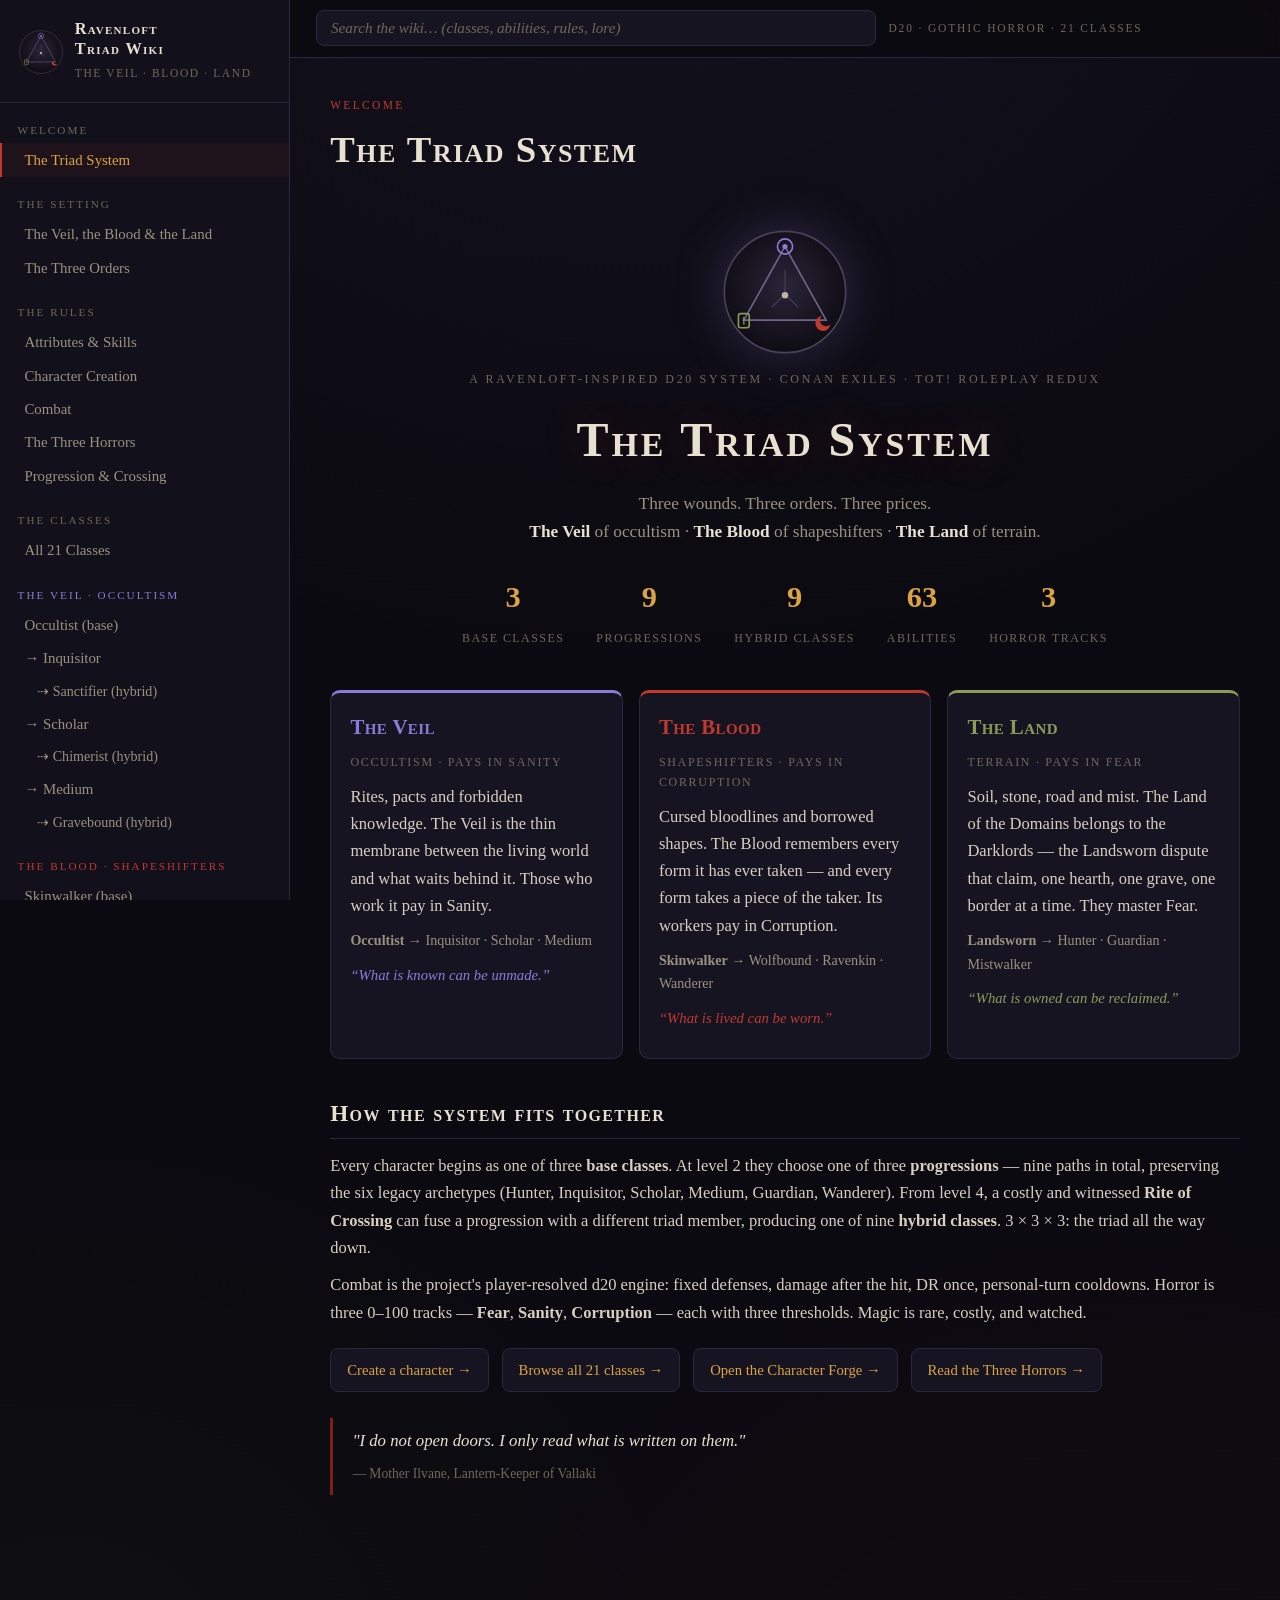
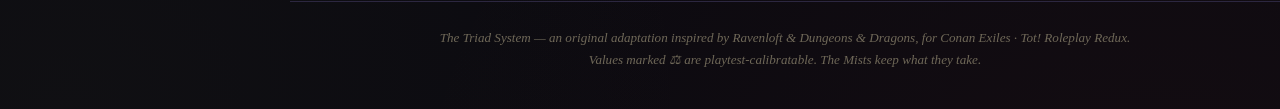
==== index.html @ 78257dcf "Prepare site for GitHub Pages Co-authored-by: Copilot <223556219+Copilot@users.noreply.github.com>" ====
<!DOCTYPE html>
<html lang="en">
<head>
<meta charset="UTF-8">
<meta name="viewport" content="width=device-width, initial-scale=1.0">
<title>Ravenloft Triad Wiki</title>
<meta name="description" content="The Triad System — a Ravenloft-inspired d20 RPG: 3 base classes, 9 progressions, 9 hybrids. Occultism, shapeshifters, terrain. Full rulebook wiki.">
<style>/* ============ RAVENLOFT TRIAD WIKI — gothic theme ============ */
:root {
  --bg: #0b0a10;
  --bg2: #12101a;
  --panel: #171422;
  --panel2: #1d1930;
  --line: #2c2740;
  --ink: #d8cfc0;
  --ink-dim: #9a917f;
  --ink-faint: #6f6858;
  --blood: #c0392f;
  --blood-deep: #7e1f1a;
  --veil: #8b7bd8;
  --land: #8a9a5b;
  --gold: #d9a441;
  --bone: #e8e0d0;
  --serif: Georgia, "Palatino Linotype", "Book Antiqua", "Times New Roman", serif;
}
* { box-sizing: border-box; margin: 0; padding: 0; }
html { scroll-behavior: smooth; }
body {
  background: var(--bg);
  background-image:
    radial-gradient(ellipse 80% 50% at 50% -10%, rgba(139,123,216,0.07), transparent),
    radial-gradient(ellipse 60% 40% at 90% 110%, rgba(192,57,47,0.05), transparent),
    radial-gradient(ellipse 50% 35% at 5% 100%, rgba(138,154,91,0.04), transparent);
  color: var(--ink);
  font-family: var(--serif);
  font-size: 16.5px;
  line-height: 1.65;
  min-height: 100vh;
}
a { color: var(--gold); text-decoration: none; }
a:hover { color: var(--bone); text-decoration: underline; text-underline-offset: 3px; }
code { font-family: "Courier New", monospace; background: var(--panel2); border: 1px solid var(--line); padding: 1px 6px; border-radius: 4px; font-size: 0.88em; color: var(--bone); }
h1, h2, h3 { font-weight: 600; color: var(--bone); letter-spacing: 0.02em; }
h2 { font-size: 1.45rem; margin: 2.2rem 0 0.8rem; padding-bottom: 0.35rem; border-bottom: 1px solid var(--line); font-variant: small-caps; letter-spacing: 0.06em; }
h3 { font-size: 1.08rem; margin: 1.2rem 0 0.5rem; }
p { margin: 0.65rem 0; }
ul, ol { margin: 0.65rem 0 0.65rem 1.5rem; }
li { margin: 0.3rem 0; }
.dim { color: var(--ink-dim); }
.small { font-size: 0.9rem; }
.note { font-size: 0.92rem; color: var(--ink-dim); border-left: 3px solid var(--line); padding-left: 0.9rem; margin: 1rem 0; }
.warn { color: #ff8f7a; font-weight: bold; }
.lede { font-size: 1.12rem; color: var(--bone); font-style: italic; border-left: 3px solid var(--blood-deep); padding-left: 1rem; margin: 1rem 0 1.6rem; }

/* ---------- layout ---------- */
#layout { display: flex; min-height: 100vh; }
#sidebar {
  width: 290px; flex: 0 0 290px; background: var(--bg2);
  border-right: 1px solid var(--line); padding: 1.2rem 0 3rem;
  position: sticky; top: 0; height: 100vh; overflow-y: auto;
}
#sidebar::-webkit-scrollbar { width: 8px; }
#sidebar::-webkit-scrollbar-thumb { background: var(--line); border-radius: 4px; }
.side-head { display: flex; align-items: center; gap: 0.7rem; padding: 0 1.1rem 1rem; border-bottom: 1px solid var(--line); margin-bottom: 0.8rem; }
.side-head .sigil { width: 46px; height: 46px; flex: 0 0 46px; }
.side-head b { display: block; color: var(--bone); font-variant: small-caps; letter-spacing: 0.08em; font-size: 1.02rem; line-height: 1.2; }
.side-head span { font-size: 0.72rem; color: var(--ink-faint); letter-spacing: 0.14em; text-transform: uppercase; }
.nav-group { margin: 0.9rem 0; }
.nav-section { font-size: 0.7rem; letter-spacing: 0.18em; text-transform: uppercase; color: var(--ink-faint); padding: 0.25rem 1.1rem; }
#sidebar-nav a { display: block; padding: 0.28rem 1.1rem 0.28rem 1.4rem; color: var(--ink-dim); font-size: 0.93rem; border-left: 2px solid transparent; }
#sidebar-nav a:hover { color: var(--bone); background: rgba(255,255,255,0.025); text-decoration: none; }
#sidebar-nav a.active { color: var(--gold); border-left-color: var(--blood); background: rgba(192,57,47,0.07); }
#sidebar-nav a.nav-hybrid { padding-left: 2.2rem; font-size: 0.88rem; }
#main { flex: 1; min-width: 0; }
#topbar {
  position: sticky; top: 0; z-index: 40; display: flex; align-items: center; gap: 0.8rem;
  padding: 0.65rem 1.6rem; background: rgba(11,10,16,0.92); backdrop-filter: blur(6px);
  border-bottom: 1px solid var(--line);
}
#nav-toggle { display: none; background: var(--panel); border: 1px solid var(--line); color: var(--ink); font-size: 1.05rem; padding: 0.3rem 0.7rem; border-radius: 6px; cursor: pointer; }
.search-wrap { position: relative; flex: 1; max-width: 560px; }
#search {
  width: 100%; background: var(--panel); border: 1px solid var(--line); color: var(--bone);
  font-family: var(--serif); font-size: 0.95rem; padding: 0.5rem 0.9rem; border-radius: 8px; outline: none;
}
#search:focus { border-color: var(--veil); }
#search::placeholder { color: var(--ink-faint); font-style: italic; }
#search-results {
  display: none; position: absolute; top: calc(100% + 6px); left: 0; right: 0; z-index: 60;
  background: var(--panel); border: 1px solid var(--line); border-radius: 10px; overflow: hidden;
  box-shadow: 0 14px 40px rgba(0,0,0,0.6); max-height: 60vh; overflow-y: auto;
}
#search-results.open { display: block; }
.search-hit { display: block; padding: 0.6rem 0.9rem; border-bottom: 1px solid var(--line); color: var(--ink); }
.search-hit:hover { background: var(--panel2); text-decoration: none; }
.search-hit strong { color: var(--bone); margin-right: 0.6rem; }
.search-hit .dim { font-size: 0.78rem; }
.search-hit .snip { display: block; font-size: 0.8rem; color: var(--ink-faint); margin-top: 2px; }
.topbar-tag { font-size: 0.72rem; letter-spacing: 0.16em; text-transform: uppercase; color: var(--ink-faint); white-space: nowrap; }
#page { max-width: 980px; margin: 0 auto; padding: 2rem 2.2rem 5rem; }
.page-head { margin-bottom: 1.4rem; }
.page-section { font-size: 0.72rem; letter-spacing: 0.2em; text-transform: uppercase; color: var(--blood); }
.page-title { font-size: 2.3rem; margin-top: 0.2rem; font-variant: small-caps; letter-spacing: 0.04em; }
footer { border-top: 1px solid var(--line); padding: 1.6rem 2.2rem 2.4rem; color: var(--ink-faint); font-size: 0.82rem; text-align: center; font-style: italic; }

/* ---------- home ---------- */
.hero { text-align: center; padding: 1.5rem 0 0.5rem; }
.hero .sigil { width: 130px; height: 130px; margin: 0 auto 0.8rem; display: block; filter: drop-shadow(0 0 24px rgba(139,123,216,0.25)); }
.kicker { font-size: 0.75rem; letter-spacing: 0.22em; text-transform: uppercase; color: var(--ink-faint); }
.hero h1 { font-size: 3rem; font-variant: small-caps; letter-spacing: 0.06em; margin: 0.3rem 0; text-shadow: 0 0 40px rgba(192,57,47,0.3); }
.hero-sub { color: var(--ink-dim); font-size: 1.08rem; }
.hero-sub strong { color: var(--bone); }
.hero-stats { display: flex; justify-content: center; gap: 2rem; flex-wrap: wrap; margin: 1.6rem 0 0.6rem; }
.hero-stats div { text-align: center; }
.hero-stats b { display: block; font-size: 1.9rem; color: var(--gold); }
.hero-stats span { font-size: 0.75rem; letter-spacing: 0.12em; text-transform: uppercase; color: var(--ink-faint); }
.quick-links { display: flex; flex-wrap: wrap; gap: 0.8rem; margin: 1.4rem 0; }
.quick-links a { background: var(--panel); border: 1px solid var(--line); padding: 0.55rem 1rem; border-radius: 8px; font-size: 0.92rem; }
.quick-links a:hover { border-color: var(--blood); text-decoration: none; }

/* ---------- triad cards ---------- */
.triad-cards { display: grid; grid-template-columns: repeat(auto-fit, minmax(240px, 1fr)); gap: 1rem; margin: 1.4rem 0; }
.triad-card { background: var(--panel); border: 1px solid var(--line); border-top: 3px solid var(--tc, var(--line)); border-radius: 10px; padding: 1.1rem 1.2rem; color: var(--ink); }
.triad-card.link:hover { text-decoration: none; border-color: var(--tc); transform: translateY(-2px); transition: 0.15s; }
.triad-card h3 { color: var(--tc); font-size: 1.3rem; font-variant: small-caps; margin-top: 0; }
.triad-card .axis { font-size: 0.75rem; letter-spacing: 0.14em; text-transform: uppercase; color: var(--ink-faint); margin: 0.1rem 0 0.6rem; }
.triad-line { font-size: 0.88rem; color: var(--ink-dim); }
.triad-motto { font-style: italic; color: var(--tc); font-size: 0.92rem; }

/* ---------- tables ---------- */
.rules-table { width: 100%; border-collapse: collapse; margin: 0.9rem 0; font-size: 0.93rem; }
.rules-table th { text-align: left; font-variant: small-caps; letter-spacing: 0.05em; color: var(--gold); border-bottom: 2px solid var(--line); padding: 0.5rem 0.7rem; font-size: 0.88rem; }
.rules-table td { border-bottom: 1px solid var(--line); padding: 0.5rem 0.7rem; vertical-align: top; }
.rules-table tr:hover td { background: rgba(255,255,255,0.02); }
.stat-table .totals td { font-size: 1.35rem; color: var(--bone); font-weight: bold; text-align: center; }
.stat-table th { text-align: center; }
.family { margin: 1.8rem 0; border-left: 3px solid var(--tc); padding-left: 1.1rem; }
.family h2 { border: none; margin-top: 0; }
.family h2 a { color: var(--tc); }
.ability-index td { font-size: 0.86rem; }
.glossary td:first-child { white-space: nowrap; }

/* ---------- chips ---------- */
.chip { display: inline-block; background: var(--panel2); border: 1px solid var(--line); border-radius: 20px; padding: 0.12rem 0.7rem; font-size: 0.8rem; margin: 0.15rem 0.2rem 0.15rem 0; color: var(--ink); }
.chip.delta { color: var(--gold); border-color: rgba(217,164,65,0.4); }
.chip.cost { color: var(--bone); }
.chip.cd { color: var(--veil); }
.chip.range { color: var(--ink-dim); }
.chip.attr { color: var(--land); }
.triad-badge { background: transparent; border-color: var(--tc); color: var(--tc); font-variant: small-caps; letter-spacing: 0.06em; }
.kind-badge { color: var(--ink-dim); }

/* ---------- class pages ---------- */
.class-hero { border-left: 4px solid var(--tc); padding: 0.4rem 0 0.4rem 1.2rem; margin-bottom: 1.2rem; }
.class-hero h1 { font-size: 2.6rem; font-variant: small-caps; color: var(--bone); margin: 0.3rem 0 0.1rem; }
.class-badges { margin-bottom: 0.2rem; }
.epithet { font-style: italic; color: var(--tc); font-size: 1.1rem; }
.role-line { color: var(--ink-dim); font-size: 0.92rem; }
.crossing-box { background: linear-gradient(90deg, rgba(192,57,47,0.08), transparent); border: 1px solid var(--tc); border-radius: 10px; padding: 0.9rem 1.1rem; margin: 1rem 0; font-size: 0.95rem; }
.trait-card { background: var(--panel); border: 1px solid var(--line); border-left: 4px solid var(--tc); border-radius: 8px; padding: 0.9rem 1.1rem; }
.ability { background: var(--panel); border: 1px solid var(--line); border-radius: 10px; padding: 1rem 1.2rem; margin: 0.9rem 0; }
.ability.special { border-color: rgba(139,123,216,0.45); background: linear-gradient(135deg, rgba(139,123,216,0.06), var(--panel)); }
.ability-head { display: flex; align-items: baseline; gap: 0.7rem; flex-wrap: wrap; }
.ability-head h3 { margin: 0; font-size: 1.15rem; }
.rank { font-size: 0.68rem; letter-spacing: 0.16em; text-transform: uppercase; color: var(--gold); border: 1px solid rgba(217,164,65,0.4); padding: 0.1rem 0.5rem; border-radius: 4px; }
.atype { margin-left: auto; font-size: 0.75rem; letter-spacing: 0.12em; text-transform: uppercase; color: var(--ink-faint); }
.ability-meta { margin: 0.5rem 0; }
.horror-line { color: #e0705f; font-size: 0.9rem; }
.flavor { font-style: italic; color: var(--ink-faint); font-size: 0.9rem; }
.lore p { margin: 0.9rem 0; }
.dropcap::first-letter { font-size: 3.1rem; float: left; line-height: 0.85; padding: 0.08em 0.12em 0 0; color: var(--blood); font-weight: bold; }
.lore-quote { border-left: 3px solid var(--blood-deep); margin: 1.6rem 0; padding: 0.6rem 0 0.6rem 1.2rem; font-style: italic; color: var(--bone); font-size: 1.05rem; }
.lore-quote cite { display: block; margin-top: 0.5rem; font-size: 0.85rem; color: var(--ink-faint); font-style: normal; }
.mini-cards { display: grid; grid-template-columns: repeat(auto-fit, minmax(210px, 1fr)); gap: 0.9rem; margin: 1rem 0; }
.mini-card { background: var(--panel); border: 1px solid var(--line); border-top: 3px solid var(--tc); border-radius: 8px; padding: 0.8rem 1rem; color: var(--ink); }
.mini-card:hover { text-decoration: none; border-color: var(--tc); }
.mini-card h3 { margin: 0 0 0.2rem; color: var(--tc); }
.mini-card p { font-size: 0.85rem; margin: 0.2rem 0; }

/* ---------- rules blocks ---------- */
.attr-block { border-left: 3px solid var(--ac); background: var(--panel); border-radius: 8px; padding: 0.8rem 1.1rem; margin: 0.8rem 0; }
.attr-block h3 { color: var(--ac); margin: 0 0 0.2rem; }
.skill-chips { margin-top: 0.4rem; }
.track-block { border: 1px solid var(--line); border-top: 3px solid var(--tc); border-radius: 10px; padding: 1rem 1.3rem; margin: 1.4rem 0; background: var(--panel); }
.track-block h2 { border: none; margin: 0 0 0.3rem; color: var(--tc); }
.track-axis { font-size: 0.8rem; color: var(--ink-faint); font-variant: normal; letter-spacing: 0.1em; text-transform: uppercase; margin-left: 0.6rem; }
.track-triad { font-style: italic; color: var(--ink-dim); }
.steps li { margin: 0.5rem 0; }
.steps li::marker { color: var(--blood); font-weight: bold; }

/* ---------- forge ---------- */
.forge-grid { display: grid; grid-template-columns: 1fr 1fr; gap: 2rem; align-items: start; }
.forge-col h2 { margin-top: 1.4rem; }
.field { margin: 0.7rem 0; }
.field label { display: block; font-size: 0.82rem; letter-spacing: 0.08em; text-transform: uppercase; color: var(--ink-dim); margin-bottom: 0.25rem; }
select, input[type="text"], input[type="number"] {
  width: 100%; background: var(--panel); border: 1px solid var(--line); color: var(--bone);
  font-family: var(--serif); font-size: 0.95rem; padding: 0.45rem 0.7rem; border-radius: 7px; outline: none;
}
select:focus, input:focus { border-color: var(--veil); }
select:disabled { opacity: 0.45; }
input[type="range"] { width: 100%; accent-color: var(--blood); }
.budget { font-size: 0.85rem; color: var(--land); font-variant: normal; letter-spacing: 0; margin-left: 0.5rem; }
.budget.over { color: #ff8f7a; }
.stepper-row { display: flex; align-items: center; gap: 0.5rem; padding: 0.22rem 0; border-bottom: 1px dashed rgba(44,39,64,0.6); font-size: 0.92rem; }
.stepper-row label { flex: 1; min-width: 0; }
.step { width: 26px; height: 26px; background: var(--panel2); border: 1px solid var(--line); color: var(--bone); border-radius: 6px; cursor: pointer; font-size: 1rem; line-height: 1; }
.step:hover { border-color: var(--gold); }
.step-val { width: 30px; text-align: center; color: var(--bone); font-weight: bold; }
.step-cost { width: 48px; text-align: right; color: var(--ink-faint); font-size: 0.8rem; }
.step-eff { width: 42px; text-align: right; color: var(--land); font-size: 0.85rem; }
.bg-tag { color: var(--gold); font-size: 0.72rem; }
.skill-steppers { max-height: 430px; overflow-y: auto; padding-right: 6px; }
.skill-steppers::-webkit-scrollbar { width: 8px; }
.skill-steppers::-webkit-scrollbar-thumb { background: var(--line); border-radius: 4px; }
.sheet-stats { display: grid; grid-template-columns: repeat(4, 1fr); gap: 0.7rem; margin: 0.9rem 0; }
.sheet-stat { background: var(--panel); border: 1px solid var(--line); border-top: 3px solid var(--sc); border-radius: 8px; text-align: center; padding: 0.6rem 0.3rem; }
.sheet-stat b { display: block; font-size: 1.5rem; color: var(--bone); }
.sheet-stat span { font-size: 0.68rem; letter-spacing: 0.1em; text-transform: uppercase; color: var(--ink-faint); }
.sheet-pools { margin: 0.6rem 0; }
.unlocks { list-style: none; margin-left: 0; }
.unlocks li { border-bottom: 1px dashed rgba(44,39,64,0.6); padding: 0.25rem 0; }
.eff-grid { display: grid; grid-template-columns: 1fr 1fr; gap: 0.15rem 1rem; font-size: 0.88rem; margin: 0.6rem 0 1rem; }
.eff-grid div { display: flex; justify-content: space-between; border-bottom: 1px dashed rgba(44,39,64,0.6); padding: 0.15rem 0; }
.eff-grid b { color: var(--land); }
.crossing-note { color: #e0705f; }
.btn { background: var(--panel2); border: 1px solid var(--line); color: var(--bone); font-family: var(--serif); font-size: 0.92rem; padding: 0.5rem 1.1rem; border-radius: 8px; cursor: pointer; }
.btn:hover { border-color: var(--blood); color: var(--gold); }
.btn.big { font-size: 1.05rem; padding: 0.6rem 1.6rem; background: var(--blood-deep); border-color: var(--blood); }
.btn.big:hover { background: var(--blood); color: var(--bone); }
.btn.tiny { font-size: 0.78rem; padding: 0.25rem 0.6rem; }
.btn.mode.active { border-color: var(--veil); color: var(--veil); }

/* ---------- compare ---------- */
.compare-controls { display: flex; gap: 0.8rem; flex-wrap: wrap; align-items: center; margin: 1rem 0 1.4rem; }
.compare-controls select { width: auto; flex: 1; min-width: 180px; }
.compare-controls label { display: flex; align-items: center; gap: 0.5rem; font-size: 0.9rem; color: var(--ink-dim); }
.compare-controls input[type="range"] { width: 120px; }
.compare-grid { display: grid; grid-template-columns: repeat(3, 1fr); gap: 1rem; align-items: start; }
.compare-col { background: var(--panel); border: 1px solid var(--line); border-top: 3px solid var(--tc); border-radius: 10px; padding: 1rem 1.1rem; }
.compare-col h2 { border: none; margin: 0 0 0.2rem; font-size: 1.3rem; }
.compare-col h2 a { color: var(--tc); }
.compare-col h3 { font-size: 0.8rem; letter-spacing: 0.1em; text-transform: uppercase; color: var(--ink-faint); margin: 0.9rem 0 0.25rem; }
.bar { position: relative; background: var(--bg); border: 1px solid var(--line); border-radius: 6px; height: 24px; overflow: hidden; }
.bar-fill { height: 100%; opacity: 0.55; }
.bar span { position: absolute; inset: 0; display: flex; align-items: center; justify-content: center; font-size: 0.85rem; color: var(--bone); font-weight: bold; }
.compare-minis { margin: 0.7rem 0; }

/* ---------- dice ---------- */
.dice-panel { background: var(--panel); border: 1px solid var(--line); border-radius: 12px; padding: 1.2rem 1.4rem; margin: 1rem 0; }
.dice-controls { display: flex; gap: 1rem; align-items: center; flex-wrap: wrap; }
.dice-controls label { display: flex; align-items: center; gap: 0.5rem; font-size: 0.9rem; color: var(--ink-dim); }
.dice-controls input[type="number"] { width: 80px; }
.dice-modes { display: flex; gap: 0.4rem; }
.dice-expr-row { display: flex; gap: 0.5rem; flex-wrap: wrap; align-items: center; margin: 1rem 0; }
.dice-expr-row input[type="text"] { width: 220px; }
.dice-log { margin-top: 0.8rem; }
.dice-row { display: flex; gap: 1rem; align-items: baseline; padding: 0.45rem 0.6rem; border-bottom: 1px dashed rgba(44,39,64,0.6); font-size: 0.92rem; flex-wrap: wrap; }
.dice-row.latest { background: rgba(217,164,65,0.05); border-radius: 6px; }
.dice-row.crit { background: rgba(138,154,91,0.12); }
.dice-row.fumble { background: rgba(192,57,47,0.12); }
.dice-row.err { color: #ff8f7a; }
.dice-expr { color: var(--ink-dim); min-width: 110px; }
.dice-kept { color: var(--ink-faint); font-family: "Courier New", monospace; font-size: 0.85rem; }
.dice-total { font-size: 1.3rem; font-weight: bold; color: var(--bone); }
.dice-crit { font-size: 0.72rem; letter-spacing: 0.14em; color: var(--gold); }
.dice-row.crit .dice-crit { color: var(--land); }
.dice-row.fumble .dice-crit { color: var(--blood); }

/* ---------- responsive ---------- */
@media (max-width: 1100px) {
  .forge-grid { grid-template-columns: 1fr; }
  .compare-grid { grid-template-columns: 1fr; }
}
@media (max-width: 860px) {
  #sidebar { position: fixed; left: 0; top: 0; z-index: 80; transform: translateX(-100%); transition: transform 0.2s; box-shadow: 20px 0 60px rgba(0,0,0,0.5); }
  body.nav-open #sidebar { transform: translateX(0); }
  #nav-toggle { display: block; }
  #page { padding: 1.4rem 1.1rem 4rem; }
  .page-title { font-size: 1.8rem; }
  .hero h1 { font-size: 2.1rem; }
  .sheet-stats { grid-template-columns: repeat(2, 1fr); }
  .topbar-tag { display: none; }
}
</style>
</head>
<body>
<div id="layout">
  <aside id="sidebar">
    <div class="side-head">
      <svg viewBox="0 0 120 120" class="sigil" aria-hidden="true">
  <defs><radialGradient id="sg2" cx="50%" cy="45%" r="60%">
    <stop offset="0%" stop-color="#2a2438"/><stop offset="100%" stop-color="#0b0a10"/>
  </radialGradient></defs>
  <circle cx="60" cy="60" r="56" fill="url(#sg2)" stroke="#4a4258" stroke-width="1.5"/>
  <path d="M60 18 L98 86 L22 86 Z" fill="none" stroke="#6f6486" stroke-width="1.5"/>
  <circle cx="60" cy="18" r="7" fill="none" stroke="#8b7bd8" stroke-width="1.5"/>
  <circle cx="60" cy="18" r="2.4" fill="#8b7bd8"/>
  <path d="M94 82 a7 7 0 1 0 8 8 a5.4 5.4 0 1 1 -8 -8" fill="#c0392f"/>
  <rect x="17" y="80" width="10" height="13" rx="2" fill="none" stroke="#8a9a5b" stroke-width="1.5"/>
  <line x1="22" y1="83" x2="22" y2="90" stroke="#8a9a5b" stroke-width="1.2"/>
  <circle cx="60" cy="63" r="3" fill="#d8cfc0" opacity="0.85"/>
  <path d="M60 40 L60 60 M48 74 L57 65 M72 74 L63 65" stroke="#4a4258" stroke-width="1"/>
</svg>
      <div><b>Ravenloft<br>Triad Wiki</b><span>The Veil · Blood · Land</span></div>
    </div>
    <nav id="sidebar-nav"></nav>
  </aside>
  <div id="main">
    <div id="topbar">
      <button id="nav-toggle" aria-label="Toggle navigation">☰</button>
      <div class="search-wrap">
        <input id="search" type="text" placeholder="Search the wiki… (classes, abilities, rules, lore)" autocomplete="off">
        <div id="search-results"></div>
      </div>
      <span class="topbar-tag">d20 · Gothic Horror · 21 Classes</span>
    </div>
    <main id="page"></main>
    <footer>The Triad System — an original adaptation inspired by Ravenloft &amp; Dungeons &amp; Dragons, for Conan Exiles · Tot! Roleplay Redux.<br>Values marked ⚖ are playtest-calibratable. The Mists keep what they take.</footer>
  </div>
</div>
<script>/* ============================================================
   RAVENLOFT — THE TRIAD SYSTEM · CLASS CATALOG
   3 base classes × 3 progressions × 9 hybrids = 21 entries
   All values marked "playtest" are calibratable per project plan.
   ============================================================ */

const TRIAD = {
  veil: {
    id: "veil", name: "The Veil", axis: "Occultism", color: "#8b7bd8",
    base: "occultist", resource: "Mana", horror: "Sanity",
    motto: "What is known can be unmade.",
    blurb: "Rites, pacts and forbidden knowledge. The Veil is the thin membrane between the living world and what waits behind it. Those who work it pay in Sanity."
  },
  blood: {
    id: "blood", name: "The Blood", axis: "Shapeshifters", color: "#c0392f",
    base: "skinwalker", resource: "Stamina", horror: "Corruption",
    motto: "What is lived can be worn.",
    blurb: "Cursed bloodlines and borrowed shapes. The Blood remembers every form it has ever taken — and every form takes a piece of the taker. Its workers pay in Corruption."
  },
  land: {
    id: "land", name: "The Land", axis: "Terrain", color: "#8a9a5b",
    base: "landsworn", resource: "Stamina", horror: "Fear",
    motto: "What is owned can be reclaimed.",
    blurb: "Soil, stone, road and mist. The Land of the Domains belongs to the Darklords — the Landsworn dispute that claim, one hearth, one grave, one border at a time. They master Fear."
  }
};

const CHASSIS = { hp: 100, mana: 50, stamina: 75, ac: 10, dr: 1, acc: 1, dodge: 0, spelldef: 0 };

const CLASSES = [
/* ============================ THE VEIL ============================ */
{
  id: "occultist", name: "Occultist", kind: "base", triad: "veil",
  epithet: "Bearer of the Pallid Lantern", role: "Ritual caster · controller",
  primary: "mana", attributes: ["Fortitude", "Charisma"],
  skills: ["Deciphering", "Willpower", "Alchemy"],
  armor: "Cloth",
  weapons: [
    { name: "Athame (ritual dagger)", cat: "One-handed", dmg: "1d4 + Strength", tags: "Ritual focus" },
    { name: "Iron-shod Quarterstaff", cat: "Two-handed", dmg: "2d3 + Strength", tags: "—" },
    { name: "Censer & Chain", cat: "One-handed", dmg: "1d4 + Strength", tags: "Ritual focus · smoke" }
  ],
  stats: { hp: 0, mana: 30, stamina: -15, ac: 0, dr: 0, acc: 0, dodge: 0 },
  trait: { name: "Veil-Sight", text: "You sense active magic, spirits and undead within 10 tiles (Perception DC 13, 1 AP). Your Magic Bolt costs 3 Mana instead of 4." },
  abilities: [
    { rank: "Initiate", name: "Witchlight", type: "Action", cost: "1 AP · 3 Mana", cd: 2, range: "10 tiles",
      effect: "Conjure a cold orb of light for 3 turns. It reveals hidden and stealthed creatures within 5 tiles of it. Allies who can see it reduce Fear by 5 (once per casting).",
      horror: null, flavor: "The lantern burns without oil, and the dark leans away from it." },
    { rank: "Adept", name: "Hex", type: "Action", cost: "1 AP · 6 Mana", cd: 2, range: "10 tiles",
      effect: "Roll vs Spell Defense. On a hit, the target suffers −2 Accuracy for 3 turns as misfortune clings to it.",
      horror: null, flavor: "A knot tied in the air; a thread pulled from someone's luck." },
    { rank: "Master", name: "The Unveiling", type: "Special", cost: "1 SP · 12 Mana", cd: 4, range: "10 tiles",
      effect: "Force every shapeshifted, disguised or invisible creature within range into its true form for 3 turns. Revealed enemies gain +10 Fear.",
      horror: "You lose 5 Sanity — you glimpse what stands behind the forms.", flavor: "For one heartbeat, the world is seen without its skin." }
  ],
  lore: [
    "In the Domains of Dread, knowledge is not power — it is debt. The Occultists of the Pallid Lantern learn this first: every page turned in a forbidden tome is a page turned in the reader. They are hedge-mages, defrocked priests, village wise-women and disgraced scholars who have accepted that the Mists hide a second world, and that someone must read it.",
    "The Order takes its name from the lantern each initiate carries: a pale flame that burns nothing, lit from a candle held at a deathbed. It reveals what pretends to be ordinary. Occultists are feared by the very villagers they protect — in Barovia, a person who speaks comfortably with the dead is one accusation away from the pyre. They work anyway. The Veil is thinning, and no one else is watching."
  ],
  quote: { text: "I do not open doors. I only read what is written on them.", by: "Mother Ilvane, Lantern-Keeper of Vallaki" }
},
{
  id: "inquisitor", name: "Inquisitor", kind: "path", triad: "veil", parent: "occultist",
  epithet: "The Conviction", role: "Anti-monster striker · judge",
  primary: "mana", attributes: ["Fortitude", "Body"],
  skills: ["Willpower", "Intimidation", "Binding"],
  armor: "Light or Medium",
  weapons: [
    { name: "Blessed Mace", cat: "One-handed", dmg: "1d4 + Strength", tags: "Blessed" },
    { name: "Stake & Hammer", cat: "One-handed", dmg: "1d4 + Strength", tags: "Blessed · vs undead" },
    { name: "Judgment Warhammer", cat: "Two-handed", dmg: "2d3 + Strength", tags: "Blessed" }
  ],
  stats: { hp: 10, mana: 10, stamina: 0, ac: 0, dr: 0, acc: 0, dodge: 0 },
  trait: { name: "Conviction", text: "Whenever you would gain Fear, gain 5 less (minimum 0). You have +2 Willpower against possession and fear effects." },
  abilities: [
    { rank: "Initiate", name: "Denounce", type: "Action", cost: "1 AP · 4 Mana", cd: 2, range: "10 tiles",
      effect: "Roll vs Spell Defense. Undead, lycanthropes and possessed targets: −2 to all rolls and cannot shapeshift for 2 turns. Other targets: −1 Accuracy for 2 turns.",
      horror: null, flavor: "The word is older than the creature. It flinches." },
    { rank: "Adept", name: "Brand of Judgment", type: "Action", cost: "1 AP · 6 Mana · 2 Stamina", cd: 3, range: "Melee",
      effect: "Melee strike: 1d6 holy damage (1d4 vs the purely mundane). The branded target is marked for 3 turns: allies gain +1 Accuracy against it.",
      horror: null, flavor: "The mark smoulders through cloth and hide alike." },
    { rank: "Master", name: "Sentence", type: "Special", cost: "1 SP · 10 Mana", cd: 4, range: "10 tiles",
      effect: "Pass judgment on a creature that harmed an ally this scene: 2d6 holy damage vs Spell Defense (+1d6 if undead or lycanthrope).",
      horror: "You gain +5 Fear — unless the target is a true horror, in which case your conviction holds. Sentencing an innocent: +5 Corruption.", flavor: "No court, no scaffold. Only the weight of the word." }
  ],
  lore: [
    "The Inquisitors began as the Lantern's prosecutors — the ones sent to decide whether the thing in the barn was a cursed child or a wearing-skin. They carry no holy symbol of any forgiving god; the gods do not answer in the Mists. What answers is Conviction: a discipline of will so absolute that monsters feel it as heat.",
    "An Inquisitor's tragedy is arithmetic. Every denunciation saves a village and condemns someone, and the ledger is never clean. The Order keeps a Black Register of every sentence passed, and each Inquisitor must read their own entries aloud once a year. Those who stop reading are the ones the Order hunts first."
  ],
  quote: { text: "Mercy is a door. I have seen what uses doors.", by: "Inquisitor Radu Vex, Black Register, entry 112" }
},
{
  id: "scholar", name: "Scholar", kind: "path", triad: "veil", parent: "occultist",
  epithet: "The Forbidden Method", role: "Ritualist · knowledge engine",
  primary: "mana", attributes: ["Fortitude", "Agility"],
  skills: ["Deciphering", "Alchemy", "Eavesdropping"],
  armor: "Cloth",
  weapons: [
    { name: "Athame", cat: "One-handed", dmg: "1d4 + Strength", tags: "Ritual focus" },
    { name: "Tome-Chain", cat: "One-handed", dmg: "1d4 + Strength", tags: "Improvised · binding" },
    { name: "Walking Staff", cat: "Two-handed", dmg: "2d3 + Strength", tags: "—" }
  ],
  stats: { hp: 0, mana: 20, stamina: -5, ac: 0, dr: 0, acc: 0, dodge: 0 },
  trait: { name: "Forbidden Method", text: "+2 Deciphering and +2 Alchemy. You can read and cast rituals from tomes that are gibberish — or lethal — to other readers." },
  abilities: [
    { rank: "Initiate", name: "Ritual Preparation", type: "Action", cost: "1 AP · 5 Mana", cd: 3, range: "Self",
      effect: "Chalk, salt and a whispered paradigm. Your next spell this scene gains +2 to its attack roll or +2 to its effect DC (choose when cast).",
      horror: null, flavor: "Magic is a language. Scholars decline it correctly." },
    { rank: "Adept", name: "Athame Cut", type: "Action", cost: "1 AP · 2 Stamina", cd: 0, range: "Melee",
      effect: "A precise dagger strike: 1d4 + Strength. On a hit, the opened vein feeds the working — you regain 4 Mana.",
      horror: "+1 Corruption per use. Blood is a currency the Dark Powers accept.", flavor: "The cut is always shallow. The price is always deeper." },
    { rank: "Master", name: "Forbidden Working", type: "Special", cost: "1 SP · 15 Mana", cd: 4, range: "10 tiles",
      effect: "Speak a word from the back of the book: 2d8 force damage vs Spell Defense, or banish one lesser spirit outright.",
      horror: "You lose 5 Sanity. The word speaks you back.", flavor: "Some sentences read the reader." }
  ],
  lore: [
    "Where the Inquisitor burns the book, the Scholar copies it. The Scholars of the Pallid Lantern are the Order's memory: cataloguers of curses, genealogists of monsters, chemists of silver and salt. They believe every horror has a grammar, and that grammar can be conjugated backward — a curse read in reverse is a cure.",
    "They are usually right, and it usually costs them. A Scholar's mind is a library with one door left open, and things drift in. The eldest Scholars annotate their own margins in a second handwriting they do not remember learning. The Order calls this 'the correspondence' and does not discuss it at dinner."
  ],
  quote: { text: "Footnote forty-one: if you are reading this aloud, stop.", by: "Marginalia in the Vallaki Codex" }
},
{
  id: "medium", name: "Medium", kind: "path", triad: "veil", parent: "occultist",
  epithet: "The Listening", role: "Spirit speaker · support",
  primary: "mana", attributes: ["Charisma", "Fortitude"],
  skills: ["Sense Motive", "Perception", "Willpower"],
  armor: "Cloth",
  weapons: [
    { name: "Silver Dagger", cat: "One-handed", dmg: "1d4 + Strength", tags: "Silver" },
    { name: "Spirit Bell & Censer", cat: "One-handed", dmg: "1d4 + Strength", tags: "Ritual focus" },
    { name: "Rowan Staff", cat: "Two-handed", dmg: "2d3 + Strength", tags: "Ward" }
  ],
  stats: { hp: 0, mana: 15, stamina: 5, ac: 0, dr: 0, acc: 0, dodge: 0 },
  trait: { name: "The Listening", text: "+2 Sense Motive and +2 Perception against spirits and the undead. Once per scene you may ask a corpse or spirit one yes/no question (the GM answers truthfully, as the dead understand truth)." },
  abilities: [
    { rank: "Initiate", name: "Séance Whisper", type: "Action", cost: "1 AP · 4 Mana", cd: 2, range: "10 tiles",
      effect: "A borrowed voice comforts or guides one ally: they gain +2 to their next roll, or reduce Fear by 10 (choose).",
      horror: null, flavor: "The dead are kinder than the living. They have less to lose." },
    { rank: "Adept", name: "Spirit Veil", type: "Action", cost: "1 AP · 6 Mana", cd: 3, range: "Self",
      effect: "Step half into the grey for 1 turn: +3 Dodge Defense and +3 Spell Defense, but you cannot attack while veiled.",
      horror: null, flavor: "For a moment, the sword passes through a memory of you." },
    { rank: "Master", name: "Call the Departed", type: "Special", cost: "1 SP · 12 Mana", cd: 4, range: "10 tiles",
      effect: "Summon one bound spirit for 3 turns. It either scouts (invisible, reports what it sees) or harries one enemy (−1 Accuracy, +10 Fear once).",
      horror: "You lose 3 Sanity. The departed linger after the working ends.", flavor: "Everyone in Barovia knows someone on the other side." }
  ],
  lore: [
    "The Mediums do not study the Veil; they listen at it. In a land where every family has an empty chair, the gift of hearing the occupant is both mercy and curse. Mediums sit at deathbeds and séances, translate last words, and occasionally ask the murdered to point.",
    "The Order prizes them and worries about them in equal measure. A Medium's own voice grows quieter year by year, as if the borrowed voices take up room. The eldest are called the Choir-Bound: they speak rarely, and when they do, several people answer."
  ],
  quote: { text: "He says he forgives you. He is lying. The dead cannot lie — so it is not him.", by: "Medium Ana Dragomir, at the séance of the Broken Mill" }
},
/* hybrids born of the Veil */
{
  id: "sanctifier", name: "Sanctifier", kind: "hybrid", triad: "veil", parent: "inquisitor", partner: "land",
  epithet: "Inquisitor × Landsworn", role: "Zone controller · consecrator",
  primary: "mana", attributes: ["Fortitude", "Body"],
  skills: ["Willpower", "Binding", "Perception"],
  armor: "Medium",
  weapons: [
    { name: "Blessed Warhammer", cat: "Two-handed", dmg: "2d3 + Strength", tags: "Blessed" },
    { name: "Boundary Nails", cat: "Thrown", dmg: "1d4 + Strength", tags: "Cold iron · ward" },
    { name: "Censer-Mace", cat: "One-handed", dmg: "1d4 + Strength", tags: "Blessed · ritual focus" }
  ],
  stats: { hp: 10, mana: 5, stamina: 0, ac: 1, dr: 0, acc: 0, dodge: 0 },
  trait: { name: "Consecrated Step", text: "Gain the Landsworn trait Terrain Bond (choose a home terrain: Forest, Ruins & Graves, or Roads & Mists). Your wards and sentences function as terrain features." },
  abilities: [
    { rank: "Initiate", name: "Hallowed Ground", type: "Action", cost: "1 AP · 6 Mana · 3 Stamina", cd: 3, range: "5-tile radius",
      effect: "Consecrate the ground for 3 turns: undead and lycanthropes inside suffer −2 to all rolls; allies inside reduce Fear by 10 (once).",
      horror: null, flavor: "The soil remembers being a churchyard." },
    { rank: "Adept", name: "Boundary Nails", type: "Action", cost: "1 AP · 5 Stamina · 4 Mana", cd: 3, range: "5 tiles",
      effect: "Drive a perimeter of iron nails. Shapeshifters crossing it take 1d6 damage and revert to true form (cannot shift for 1 turn); spirits cannot cross for 2 turns.",
      horror: null, flavor: "A border is an argument. Iron argues well." },
    { rank: "Master", name: "The Field of Judgment", type: "Special", cost: "1 SP · 12 Mana", cd: 4, range: "10-tile radius",
      effect: "For 3 turns the ground itself passes sentence: enemies inside gain +15 Fear; undead inside take 1d6 holy damage at the start of each of their turns.",
      horror: "You gain +5 Fear. Judgment, at this scale, is heavy to hold.", flavor: "Every furrow a verdict; every stone a witness." }
  ],
  lore: [
    "The first Sanctifier was an Inquisitor who ran out of pyres. During the Gallows Winter she found that a condemned field — soil where the unjust were buried — would hold a consecration longer than any church. She stopped burning monsters and started fencing them out.",
    "Sanctifiers walk the boundaries of villages with a bag of iron nails and a censer that never cools. They are the reason some doors in Barovia have three thresholds. The Landsworn call them cousins; the Inquisitors call them necessary; the things outside the nails call them nothing, because they cannot enter to speak."
  ],
  quote: { text: "I cannot save the world. I can save this acre, and the acre is where the children are.", by: "Sanctifier Mirela of the Three Thresholds" }
},
{
  id: "chimerist", name: "Chimerist", kind: "hybrid", triad: "veil", parent: "scholar", partner: "blood",
  epithet: "Scholar × Skinwalker", role: "Self-transmuter · alchemist",
  primary: "mana", attributes: ["Fortitude", "Agility"],
  skills: ["Alchemy", "Deciphering", "Athletics"],
  armor: "Cloth or Light",
  weapons: [
    { name: "Bone Athame", cat: "One-handed", dmg: "1d4 + Strength", tags: "Ritual focus" },
    { name: "Grafting Claws", cat: "Natural", dmg: "1d4 + Strength", tags: "Cannot be disarmed" },
    { name: "Mutagen Syringe", cat: "One-handed", dmg: "1d4 + Strength", tags: "Alchemical" }
  ],
  stats: { hp: 10, mana: 5, stamina: 10, ac: 0, dr: 0, acc: 0, dodge: 0 },
  trait: { name: "The Examined Beast", text: "Gain the Skinwalker trait The Beast Within (Shift: 1 AP, 5 Stamina — natural weapons 1d4 + Strength, +1 DR for 3 turns; +1 Corruption per Shift). Your grafts and mutagens count as shifting for abilities that care." },
  abilities: [
    { rank: "Initiate", name: "Mutagen", type: "Action", cost: "1 AP · 5 Mana · 3 Stamina", cd: 3, range: "Self",
      effect: "Brew and inject: +2 Body or +2 Agility (choose) for 3 turns. When it ends, −1 to that attribute for 1 turn.",
      horror: "+1 Corruption. The formula improves you the way rust improves a hinge.", flavor: "The needle is glass. The patience is not." },
    { rank: "Adept", name: "Grafted Aspect", type: "Action", cost: "1 AP · 6 Mana · 5 Stamina", cd: 3, range: "Self",
      effect: "Attach a prepared beast-graft until your next safe rest: claws (1d4 + Strength), carapace (+1 DR), or predator eyes (+2 Perception). Maximum 2 grafts at once.",
      horror: "+2 Corruption per graft. The parts dream of their original owners.", flavor: "Anatomy is a first draft." },
    { rank: "Master", name: "The Masterwork", type: "Special", cost: "1 SP · 12 Mana · 8 Stamina", cd: 4, range: "Self",
      effect: "Become your own thesis for 3 turns: +2 DR, natural attacks deal 2d3 + Strength, +2 Body. Witnesses gain +10 Fear.",
      horror: "+4 Corruption and −3 Sanity. You understand the monster now, from inside.", flavor: "Peer review is going to be difficult." }
  ],
  lore: [
    "The Chimerists began as Scholars who asked the forbidden follow-up question: if a curse can rewrite a body, can a method? They study lycanthropy the way a surgeon studies a knot — not to condemn it, but to tie it deliberately. Their laboratories smell of formaldehyde, silver polish and wet fur.",
    "A Chimerist's body is a manuscript under revision. Grafts are footnotes; mutagens, marginalia; the Masterwork, a published edition. The Order requires each Chimerist to keep a mirror covered in their lab. Not for vanity — because eventually the reflection starts taking notes of its own."
  ],
  quote: { text: "The wolf is not a curse. The wolf is a citation.", by: "Chimerist Vasily Enq, lab journal, final page" }
},
{
  id: "gravebound", name: "Gravebound", kind: "hybrid", triad: "veil", parent: "medium", partner: "land",
  epithet: "Medium × Landsworn", role: "Necro-terrainist · anchor",
  primary: "mana", attributes: ["Charisma", "Fortitude"],
  skills: ["Sense Motive", "Binding", "Perception"],
  armor: "Cloth or Light",
  weapons: [
    { name: "Grave Spade", cat: "Two-handed", dmg: "2d3 + Strength", tags: "Cold iron" },
    { name: "Barrow Silver Dagger", cat: "One-handed", dmg: "1d4 + Strength", tags: "Silver" },
    { name: "Coffin-Nail Censer", cat: "One-handed", dmg: "1d4 + Strength", tags: "Ritual focus" }
  ],
  stats: { hp: 10, mana: 10, stamina: 0, ac: 0, dr: 0, acc: 0, dodge: 0 },
  trait: { name: "The Listening Ground", text: "Gain the Landsworn trait Terrain Bond (home terrain: Ruins & Graves recommended). In any burial ground you automatically know how many dead lie within 30 tiles, and whether any are restless." },
  abilities: [
    { rank: "Initiate", name: "Barrow Choir", type: "Action", cost: "1 AP · 6 Mana", cd: 3, range: "5-tile radius",
      effect: "Wake the buried voice of the ground: enemies inside gain +10 Fear and −1 Accuracy (whispers) for 2 turns. You learn one true fact about whoever lies beneath.",
      horror: null, flavor: "The dead do not rise. They merely clear their throats." },
    { rank: "Adept", name: "Grave-Anchor", type: "Action", cost: "1 AP · 5 Mana · 3 Stamina", cd: 3, range: "10 tiles",
      effect: "Bind a spirit or undead to its ground for 2 turns (it cannot move; contest vs Spell Defense) — or anchor a dying ally: an ally at 0 HP within range is automatically stabilized.",
      horror: null, flavor: "Everything belongs somewhere. You enforce it." },
    { rank: "Master", name: "The Open Barrow", type: "Special", cost: "1 SP · 12 Mana", cd: 4, range: "5 tiles",
      effect: "Raise one barrow-dead servant for 3 turns (20 HP, 1d6 strike, acts on your turn for 1 AP). It must be raised from actual burial ground.",
      horror: "−5 Sanity, +2 Corruption. The servant remembers being someone.", flavor: "You ask permission first. That is the difference. That has to be the difference." }
  ],
  lore: [
    "Every domain is a graveyard with weather. The Gravebound are Mediums who stopped calling the dead and started tending them — binding the murdered to their plots so they cannot be raised against the living, and waking the ancient dead only when the newer horrors come knocking.",
    "They keep the barrows of Barovia like parish priests keep churches: swept, named, and armed. A Gravebound's greatest fear is an empty grave — not because something rose, but because something was taken. The Dark Powers collect the dead like coins, and the Gravebound are the only ones auditing the purse."
  ],
  quote: { text: "Sleep. I have the watch. I have had the watch for two hundred years.", by: "Gravebound Ostrov, Keeper of the Drowned Rows" }
},
/* ============================ THE BLOOD ============================ */
{
  id: "skinwalker", name: "Skinwalker", kind: "base", triad: "blood",
  epithet: "Kin of the Red Moon", role: "Shapeshifter · skirmisher",
  primary: "stamina", attributes: ["Agility", "Body"],
  skills: ["Athletics", "Stealth", "Escape Artist"],
  armor: "Light (hide scraps)",
  weapons: [
    { name: "Claws & Fangs", cat: "Natural", dmg: "1d4 + Strength", tags: "Cannot be disarmed" },
    { name: "Stone Handaxe", cat: "One-handed", dmg: "1d4 + Strength", tags: "—" },
    { name: "Hunting Spear", cat: "One-handed", dmg: "1d4 + Strength", tags: "Throwable" }
  ],
  stats: { hp: 20, mana: -20, stamina: 25, ac: 0, dr: 1, acc: 0, dodge: 0 },
  trait: { name: "The Beast Within", text: "Shift as 1 AP + 5 Stamina: natural weapons (1d4 + Strength) and +1 DR for 3 turns. Each Shift adds +1 Corruption. You always know the direction of the nearest lycanthrope." },
  abilities: [
    { rank: "Initiate", name: "Feral Rush", type: "Action", cost: "1 AP · 4 Stamina", cd: 2, range: "5 tiles + melee",
      effect: "Lope up to 5 tiles and strike: 1d4 + Strength. If you are shifted, the strike deals +2 damage.",
      horror: null, flavor: "The distance closes like a wound." },
    { rank: "Adept", name: "Blood Scent", type: "Action", cost: "1 AP · 2 Stamina", cd: 0, range: "10 tiles",
      effect: "Mark one prey: you gain +2 Accuracy against it and always know its direction for the rest of the scene.",
      horror: null, flavor: "Fear has a smell. So does lying." },
    { rank: "Master", name: "The Turning", type: "Special", cost: "1 SP · 10 Stamina", cd: 4, range: "Self",
      effect: "Full beast form for 3 turns: +2 DR, natural attacks deal 2d3 + Strength, +10 temporary HP. Enemy witnesses gain +15 Fear. When it ends: −1 to all rolls for 1 turn.",
      horror: "+3 Corruption. The Beast drives for a while.", flavor: "You do not become the wolf. You admit it." }
  ],
  lore: [
    "The Red Kin do not call it a curse. A curse is something done to you; the Blood is something you are. In the Domains of Dread, where the moon hangs like a verdict, the cursed bloodlines survive by kinship: wolf packs in the Balinok forests, murder-flights above the gallows fields, and the unbound ones who belong to no shape at all.",
    "Skinwalkers are the Kin's walkers — the ones who can still pass for human at the tavern door. They hunt the things that give their kind a bad name, because no one else will do it fairly. Every Shift is a withdrawal from an account they cannot see the balance of. The Red Moon keeps the ledger."
  ],
  quote: { text: "I am not two people. I am one person, with teeth.", by: "Unnamed Kin, scratched into a gallows post" }
},
{
  id: "wolfbound", name: "Wolfbound", kind: "path", triad: "blood", parent: "skinwalker",
  epithet: "The Pack-Cursed", role: "Pack fighter · terror striker",
  primary: "stamina", attributes: ["Body", "Agility"],
  skills: ["Athletics", "Grapple", "Stealth"],
  armor: "Light",
  weapons: [
    { name: "Wolf Claws", cat: "Natural", dmg: "1d4 + Strength", tags: "Cannot be disarmed" },
    { name: "Hunting Spear", cat: "One-handed", dmg: "1d4 + Strength", tags: "Throwable" },
    { name: "Paired Handaxes", cat: "One-handed", dmg: "1d4 + Strength", tags: "Throwable" }
  ],
  stats: { hp: 15, mana: 0, stamina: 10, ac: 0, dr: 0, acc: 0, dodge: 0 },
  trait: { name: "Pack Blood", text: "While an ally stands within 1.5 tiles of you, you gain +1 Accuracy. Lycanthrope packs recognize you as kin unless you draw first." },
  abilities: [
    { rank: "Initiate", name: "Howl", type: "Action", cost: "1 AP · 4 Stamina", cd: 3, range: "10-tile radius",
      effect: "Enemies within range gain +10 Fear (Willpower DC 13 halves). Allies within range reduce Fear by 5.",
      horror: null, flavor: "It is not a threat. It is a weather report." },
    { rank: "Adept", name: "Rending Claws", type: "Action", cost: "1 AP · 3 Stamina", cd: 0, range: "Melee",
      effect: "A tearing strike: 1d4 + Strength. On a hit, the wound bleeds for 2 damage at the start of the target's next 2 turns.",
      horror: null, flavor: "Wolves do not fence. Wolves conclude." },
    { rank: "Master", name: "Moon-Fury", type: "Special", cost: "1 SP · 12 Stamina", cd: 4, range: "Self",
      effect: "For 3 turns: +2 Strength (effective) and +1 Movement Point. You must attack the nearest creature each turn (Willpower DC 13 to choose otherwise).",
      horror: "+2 Corruption. The moon does not ask what you meant to do.", flavor: "The rage is borrowed. The consequences are yours." }
  ],
  lore: [
    "The wolf bloodlines are the oldest of the Red Kin — older, some say, than the Mists themselves. Barovia's forests remember a time before the Count, when the packs ran under a moon that was only a moon. The Wolfbound carry that memory in their marrow, and it makes them both prouder and sadder than the other Kin.",
    "A Wolfbound's loyalty is literal: the pack is a single animal with several bodies. Betrayal is not a moral failure but an amputation. When a Wolfbound walks alone — and many do, exiled or self-exiled after a night they cannot account for — they are not solitary. They are wounded."
  ],
  quote: { text: "Run with us or run from us. Both are honest.", by: "Pack-Speaker Dragan, of the Balinok Ridge" }
},
{
  id: "ravenkin", name: "Ravenkin", kind: "path", triad: "blood", parent: "skinwalker",
  epithet: "The Feather-Cursed", role: "Scout · aerial skirmisher",
  primary: "stamina", attributes: ["Agility", "Charisma"],
  skills: ["Stealth", "Sleight of Hand", "Perception"],
  armor: "Light",
  weapons: [
    { name: "Talons", cat: "Natural", dmg: "1d4 + Strength", tags: "Cannot be disarmed" },
    { name: "Throwing Knives", cat: "Thrown", dmg: "1d4 + Strength", tags: "Concealable" },
    { name: "Gallows Short Bow", cat: "Bow", dmg: "1d4 + Body", tags: "—" }
  ],
  stats: { hp: 5, mana: 0, stamina: 15, ac: 0, dr: 0, acc: 0, dodge: 0 },
  trait: { name: "Featherfall", text: "You take no falling damage and gain +2 Stealth at night. You may glide up to 5 tiles as your movement (3 Stamina) instead of walking." },
  abilities: [
    { rank: "Initiate", name: "Murder of One", type: "Action", cost: "1 AP · 5 Stamina", cd: 3, range: "Self",
      effect: "Split into a swarm of three ravens for 1 turn: +3 Dodge Defense, and your next attack deals +1d4 damage as the swarm converges. Witnesses gain +5 Fear.",
      horror: null, flavor: "One bird is an omen. Three are a verdict." },
    { rank: "Adept", name: "Carrion Eye", type: "Action", cost: "1 AP · 2 Stamina", cd: 0, range: "30 tiles",
      effect: "Borrow the eyes of any raven within range: perceive any location you have seen this scene as if standing there, with +2 Perception.",
      horror: null, flavor: "The gallows birds see everything. They are not impressed." },
    { rank: "Master", name: "Wings of the Gallows", type: "Special", cost: "1 SP · 10 Stamina", cd: 4, range: "Self",
      effect: "True flight for 3 turns: movement distance doubled, ignore terrain. One dive attack during the flight deals 2d3 + Strength.",
      horror: "+2 Corruption. The sky is not part of the domain. That is why it is dangerous.", flavor: "For three turns, the Mists cannot hold you. They notice." }
  ],
  lore: [
    "The feather-cursed were born, the Kin's stories say, from the ravens that fed on the gallows fields during the Gallows Winter — birds that ate so much of the unjustly dead that they began to dream in human voices. The Ravenkin are their descendants: slight, watchful people who startle at loud noises and never eat poultry.",
    "They are the Kin's eyes and couriers, roosting in belfries and watching roads no Landsworn can patrol. A Ravenkin's cruelty is precise and their kindness is sudden. They collect small bright objects and small true secrets, and they trade both at the same unfair rate: one for one."
  ],
  quote: { text: "I have seen your roof. We should talk about what is in your attic.", by: "Ravenkin Kestrel, perched on a tavern sign" }
},
{
  id: "wanderer", name: "Wanderer", kind: "path", triad: "blood", parent: "skinwalker",
  epithet: "The Unbound Afflicted", role: "Unstable shifter · survivor",
  primary: "stamina", attributes: ["Agility", "Fortitude"],
  skills: ["Escape Artist", "Willpower", "Athletics"],
  armor: "Cloth or Light",
  weapons: [
    { name: "Road-Staff", cat: "Two-handed", dmg: "2d3 + Strength", tags: "Walking stick" },
    { name: "Sickle", cat: "One-handed", dmg: "1d4 + Strength", tags: "—" },
    { name: "Scavenged Blade", cat: "One-handed", dmg: "1d4 + Strength", tags: "Whatever the road gave" }
  ],
  stats: { hp: 10, mana: 5, stamina: 10, ac: 0, dr: 0, acc: 0, dodge: 0 },
  trait: { name: "The Burden", text: "Track Burden 0–10: +1 per Shift or borrowed form. At 3, 5 and 7 Burden you surge — a random minor form erupts (GM picks), granting +1d4 damage for 1 turn and +5 Fear to you. A safe night's rest resets Burden to 0." },
  abilities: [
    { rank: "Initiate", name: "Borrowed Shape", type: "Action", cost: "1 AP · 6 Stamina", cd: 2, range: "Self",
      effect: "Take the minor aspect of any beast you have seen: claws (1d4 + Strength), glide, gills, or night-eyes, for 3 turns.",
      horror: "+1 Burden. The shape wants to stay.", flavor: "Other Kin wear one skin. You try them all on." },
    { rank: "Adept", name: "Shed the Pain", type: "Action", cost: "1 AP · 4 Stamina", cd: 3, range: "Self",
      effect: "Warp the flesh to escape it: remove one condition from yourself (Bound, bleeding, poison, grappled).",
      horror: "+1 Burden, +1 Corruption. What you shed grows back wrong, briefly.", flavor: "The rope holds a shape. You are no longer that shape." },
    { rank: "Master", name: "The Unraveling", type: "Special", cost: "1 SP · 12 Stamina", cd: 4, range: "Self",
      effect: "Chimera surge for 2 turns: your attacks deal +2d3 damage and you gain +2 DR. Afterward: −1 to all rolls for 1 turn.",
      horror: "+2 Burden, +3 Corruption. For two turns, nothing in the Mists knows what you are — including you.", flavor: "Every form at once is not power. It is panic, wearing power." }
  ],
  lore: [
    "Not every cursed bloodline has a shape. The Wanderers — the Errant Kin — carry a Blood that never settled: bitten by too many things, blessed by too few, born in the Mists to parents from two domains. Their flesh is a question the world keeps re-asking.",
    "They walk because stopping is dangerous: a Wanderer who stays in one place too long begins to take the shape of that place's worst memory. The Red Kin shelters them and fears them, because a Wanderer's surge has been known to wear the face of a Darklord for one terrible heartbeat. The road is their leash and their mercy."
  ],
  quote: { text: "Do not ask what I am. Ask what I am today, and be grateful for the answer.", by: "The Wanderer called Milepost" }
},
/* hybrids born of the Blood */
{
  id: "moonbinder", name: "Moonbinder", kind: "hybrid", triad: "blood", parent: "wolfbound", partner: "veil",
  epithet: "Wolfbound × Occultist", role: "Curse-ritualist · controlled fury",
  primary: "stamina", attributes: ["Body", "Fortitude"],
  skills: ["Willpower", "Athletics", "Binding"],
  armor: "Light",
  weapons: [
    { name: "Moon-Silver Spear", cat: "One-handed", dmg: "1d4 + Strength", tags: "Silver · throwable" },
    { name: "Sigil Claws", cat: "Natural", dmg: "1d4 + Strength", tags: "Ritual focus" },
    { name: "Lunar Athame", cat: "One-handed", dmg: "1d4 + Strength", tags: "Silver · ritual focus" }
  ],
  stats: { hp: 5, mana: 15, stamina: 0, ac: 0, dr: 0, acc: 0, dodge: 0 },
  trait: { name: "The Leashed Moon", text: "Gain the Occultist trait Veil-Sight. Your lunar sigils let you Shift without the +1 Corruption cost once per scene — the moon accepts paperwork." },
  abilities: [
    { rank: "Initiate", name: "Lunar Sigil", type: "Action", cost: "1 AP · 5 Mana · 3 Stamina", cd: 3, range: "Melee touch",
      effect: "Brand yourself or an ally with a moon-sigil for 3 turns: their next Shift costs no Corruption and grants +1 DR while shifted.",
      horror: null, flavor: "The curse, notarized." },
    { rank: "Adept", name: "Phase Lock", type: "Action", cost: "1 AP · 6 Mana", cd: 3, range: "10 tiles",
      effect: "Roll vs Spell Defense: lock a shapeshifter in its current form for 2 turns (it cannot shift). Against non-shifters: −1 Dodge Defense for 2 turns.",
      horror: null, flavor: "The moon holds still. So do you." },
    { rank: "Master", name: "Rite of the Red Moon", type: "Special", cost: "1 SP · 10 Mana · 8 Stamina", cd: 4, range: "5-tile radius",
      effect: "Blessed shifting for you and allies within range for 3 turns: natural attacks deal +1d4 damage and these Shifts cost no Corruption. Enemy witnesses gain +10 Fear.",
      horror: "−3 Sanity. Under the red moon, you see the leash's other end.", flavor: "The Kin howl at the moon. You negotiate with it." }
  ],
  lore: [
    "The Moonbinders are the treaty between the Blood and the Veil — Wolfbound who learned that a curse is a contract, and contracts have clauses. They carve lunar sigils into spear-hafts and shoulder blades, and the Red Moon, which has never once been reasoned with, finds itself reasoned with.",
    "The Pallid Lantern considers them heretics; the Red Kin considers them lawyers; the Moonbinders consider themselves the only adults in the room. Their secret dread is the fine print: every sigil is witnessed, and somewhere behind the moon, something is countersigning."
  ],
  quote: { text: "The beast is not my enemy. It is my co-signatory.", by: "Moonbinder Ilya Varn, sigil-scars on both palms" }
},
{
  id: "doomwing", name: "Doomwing", kind: "hybrid", triad: "blood", parent: "ravenkin", partner: "veil",
  epithet: "Ravenkin × Occultist", role: "Omen-caster · psychic skirmisher",
  primary: "stamina", attributes: ["Agility", "Fortitude"],
  skills: ["Perception", "Deciphering", "Stealth"],
  armor: "Light",
  weapons: [
    { name: "Omen Talons", cat: "Natural", dmg: "1d4 + Strength", tags: "Cannot be disarmed" },
    { name: "Omen Knives", cat: "Thrown", dmg: "1d4 + Strength", tags: "Etched with names" },
    { name: "Black-Feather Bow", cat: "Bow", dmg: "1d4 + Body", tags: "—" }
  ],
  stats: { hp: 0, mana: 10, stamina: 5, ac: 0, dr: 0, acc: 0, dodge: 0 },
  trait: { name: "The Crooked Omen", text: "Gain the Occultist trait Veil-Sight. Once per scene, when you witness a death, you may declare it 'read' — the next scene, you and your allies gain +1 to rolls against whatever killed them." },
  abilities: [
    { rank: "Initiate", name: "Omen of Ill", type: "Action", cost: "1 AP · 5 Mana", cd: 2, range: "10 tiles",
      effect: "Roll vs Spell Defense: speak the target's near future. It suffers −2 to its next roll and gains +5 Fear (the certainty of it).",
      horror: null, flavor: "You do not curse them. You spoil the ending." },
    { rank: "Adept", name: "Death-Song", type: "Action", cost: "1 AP · 7 Mana · 3 Stamina", cd: 3, range: "10 tiles",
      effect: "A keening verse for 3 turns: one enemy takes 1d4 psychic damage at the start of each of its turns and gains +5 Fear (once).",
      horror: null, flavor: "Ravens sing only once. It is always the same song." },
    { rank: "Master", name: "The Prophecy Fulfilled", type: "Special", cost: "1 SP · 12 Mana", cd: 4, range: "10 tiles",
      effect: "Declare a death: mark one target. The first time it drops below a quarter of its HP this scene, it takes +2d6 psychic damage. If it dies, allies within 10 tiles reduce Fear by 15.",
      horror: "−5 Sanity. You saw the thread, and the thread saw you.", flavor: "Prophecy is just memory, pointed the wrong way." }
  ],
  lore: [
    "The Doomwings are Ravenkin who listened too long at the Veil and heard the gallows birds' original song: the one that names the dead before they die. They are the Kin's augurs, perched above battles, croaking verdicts that armies have been known to obey.",
    "A Doomwing's gift is cruel arithmetic — they know which deaths are coming and must choose which to announce. Announce one, and it becomes certain; withhold one, and it becomes yours to carry. The eldest Doomwings stop speaking entirely and write their omens on black feathers, released over the rooftops of the doomed. The Pallid Lantern collects the feathers. The Red Kin burns them."
  ],
  quote: { text: "I did not kill him. I merely read the last page first.", by: "Doomwing Corvina, at her own trial" }
},
{
  id: "landwight", name: "Landwight", kind: "hybrid", triad: "blood", parent: "wanderer", partner: "land",
  epithet: "Wanderer × Landsworn", role: "Terrain-responsive shifter",
  primary: "stamina", attributes: ["Agility", "Body"],
  skills: ["Stealth", "Athletics", "Perception"],
  armor: "Light",
  weapons: [
    { name: "Terrain Claws", cat: "Natural", dmg: "1d4 + Strength", tags: "Changes with the ground" },
    { name: "Root-Woven Maul", cat: "Two-handed", dmg: "2d3 + Strength", tags: "Living wood" },
    { name: "Standing-Stone Shard", cat: "Thrown", dmg: "1d4 + Strength", tags: "Cold stone" }
  ],
  stats: { hp: 15, mana: 0, stamina: 0, ac: 0, dr: 1, acc: 0, dodge: 0 },
  trait: { name: "The Answered Blood", text: "Gain the Landsworn trait Terrain Bond. Your Burden surges no longer roll random forms — the land chooses for you, and the land is never random. Surges in your home terrain grant +2d4 damage instead of +1d4." },
  abilities: [
    { rank: "Initiate", name: "Terrain Skin", type: "Action", cost: "1 AP · 6 Stamina", cd: 2, range: "Self",
      effect: "Shift to match the ground for 3 turns: Forest — bark hide (+1 DR); Ruins & Graves — gaunt form (+2 Stealth); Roads & Mists — vaporous form (+2 Dodge Defense).",
      horror: "+1 Burden, but no Corruption. The land accepts what the Blood offers.", flavor: "Every place has a native. You apply for the position." },
    { rank: "Adept", name: "Root & Ruin", type: "Action", cost: "1 AP · 5 Stamina · 3 Mana", cd: 3, range: "Melee",
      effect: "A strike that the ground joins: 1d6 + Strength, or 2d6 + Strength if you stand in your home terrain.",
      horror: null, flavor: "The soil lends a hand. It has so many." },
    { rank: "Master", name: "The Land Walks", type: "Special", cost: "1 SP · 12 Stamina", cd: 4, range: "Self",
      effect: "Become the terrain's avatar for 2 turns: +3 DR, +2 Body, movement ignores terrain. Witnesses gain +15 Fear. Afterward: −1 to all rolls for 1 turn.",
      horror: "+2 Burden. For two turns you are a place, and places do not forgive.", flavor: "The Wanderer finally stops walking. The land walks instead." }
  ],
  lore: [
    "The Landwights are the answer to the Wanderers' oldest prayer: a Blood that never settled, given a home that never moves. The first was an Errant Kin who collapsed at a crossroads standing-stone and woke wearing its shape — moss in the seams, gravel in the knuckles, and for the first time in her life, still.",
    "The Black Soil Wardens treat Landwights as sacred and handle them like loaded traps. A Landwight's forms are the land's own vocabulary: bark in the forest, gauntness in the graves, vapor on the roads. The danger is ownership — the land that shelters a Landwight begins to consider them property, and the Domains' landlords are jealous. A Landwight who stays too long in one domain starts appearing in its folktales, then in its weather."
  ],
  quote: { text: "I was born nowhere. The stone offered me a somewhere. I said yes.", by: "The Landwight of the Crossroads Stone" }
},
/* ============================ THE LAND ============================ */
{
  id: "landsworn", name: "Landsworn", kind: "base", triad: "land",
  epithet: "Warden of the Black Soil", role: "Terrain master · survivor",
  primary: "stamina", attributes: ["Body", "Agility"],
  skills: ["Perception", "Stealth", "Willpower"],
  armor: "Medium",
  weapons: [
    { name: "Woodsman's Axe", cat: "One-handed", dmg: "1d4 + Strength", tags: "—" },
    { name: "Yew Bow", cat: "Bow", dmg: "1d4 + Body", tags: "—" },
    { name: "Iron-Shod Spear", cat: "One-handed", dmg: "1d4 + Strength", tags: "Throwable" }
  ],
  stats: { hp: 10, mana: -10, stamina: 10, ac: 1, dr: 1, acc: 0, dodge: 0 },
  trait: { name: "Terrain Bond", text: "Choose a home terrain: Forest, Ruins & Graves, or Roads & Mists. Inside it you gain +1 Accuracy and +1 Dodge Defense, and you always know the direction of your bound waystone." },
  abilities: [
    { rank: "Initiate", name: "Waystone Ward", type: "Action", cost: "1 AP · 4 Stamina", cd: 3, range: "5-tile radius",
      effect: "Set a ward for 3 turns: allies entering reduce Fear by 5 and gain +1 Spell Defense while inside; enemies entering gain +5 Fear.",
      horror: null, flavor: "A stone, a knot of rowan, a promise. The ground keeps promises." },
    { rank: "Adept", name: "Hunter's Ground", type: "Action", cost: "1 AP · 3 Stamina", cd: 0, range: "5 tiles",
      effect: "Tangle a patch of ground for 2 turns: enemies inside pay double movement cost. You ignore it.",
      horror: null, flavor: "Every root is a tripwire if you ask it politely." },
    { rank: "Master", name: "The Land Remembers", type: "Special", cost: "1 SP · 8 Stamina · 4 Mana", cd: 4, range: "10 tiles",
      effect: "The terrain grasps: up to 3 enemies are restrained for 1 turn (Athletics DC 13 to break free) and take 1d4 crushing damage. They gain +10 Fear.",
      horror: null, flavor: "The soil has held worse things than you. It remembers how." }
  ],
  lore: [
    "The Domains of Dread are owned. Every acre answers to a Darklord; every road is a leash. The Black Soil Wardens refuse this. They are hunters, hearth-keepers, road-walkers and grave-tenders who swear an older oath — to the land itself, beneath its masters' claim. The land, they insist, is a prisoner too.",
    "A Landsworn binds a waystone: a hearthstone, a gravestone, a milestone. It is their anchor and their parish. They fight the way the land fights — slowly, patiently, with roots and frost and the memory of every body buried in it. The Darklords own the map. The Wardens keep the ground."
  ],
  quote: { text: "The Count owns the castle. The soil owns the Count.", by: "Warden Petru, at the binding of the Ninth Waystone" }
},
{
  id: "hunter", name: "Hunter", kind: "path", triad: "land", parent: "landsworn",
  epithet: "The Preparation", role: "Tracker · trapmaster",
  primary: "stamina", attributes: ["Agility", "Fortitude"],
  skills: ["Stealth", "Perception", "Alchemy"],
  armor: "Light or Medium",
  weapons: [
    { name: "Yew Hunting Bow", cat: "Bow", dmg: "1d4 + Body", tags: "—" },
    { name: "Silvered Shortsword", cat: "One-handed", dmg: "1d4 + Strength", tags: "Silver" },
    { name: "Snare Kit & Javelins", cat: "Thrown", dmg: "1d4 + Strength", tags: "Traps" }
  ],
  stats: { hp: 10, mana: 0, stamina: 10, ac: 0, dr: 0, acc: 0, dodge: 0 },
  trait: { name: "Preparations", text: "You carry 2 prepared tricks per scene (traps, oils, snares — Alchemy or Perception to craft). Choose one favored prey type (undead, lycanthrope, spirit): +2 to track and identify it." },
  abilities: [
    { rank: "Initiate", name: "Snare & Stake", type: "Action", cost: "1 AP · 3 Stamina", cd: 2, range: "1.5 tiles",
      effect: "Set a trap: the first enemy to enter the tile takes 1d6 damage and is restrained for 1 turn (Escape Artist DC 13 to slip free).",
      horror: null, flavor: "The forest is a weapon. You are merely its aim." },
    { rank: "Adept", name: "Silvered Shot", type: "Action", cost: "1 AP · 1 Stamina", cd: 0, range: "10 tiles (bow)",
      effect: "A prepared arrow: +1 damage, or +1d4 damage against undead and lycanthropes (silver).",
      horror: null, flavor: "Silver is expensive. Knowing where to put it is free." },
    { rank: "Master", name: "The Long Hunt", type: "Special", cost: "1 SP · 8 Stamina", cd: 4, range: "10 tiles",
      effect: "Designate one quarry: +2 Accuracy and +1d4 damage against it, and you always know its direction, for the scene. If it dies by your hand, reduce your Fear by 20.",
      horror: null, flavor: "Some hunts end in a kill. The good ones end in a quiet village." }
  ],
  lore: [
    "The Hunters are the Wardens' forward edge — the ones who go out past the waystones with a bow, a bag of salt, and a list. Their lists are famous: not of trophies, but of names. Every Hunter keeps the names of what they have killed and what they have failed to kill, and the second column is always longer.",
    "They hunt the way their grandparents hunted deer: patiently, respectfully, and with the understanding that the forest is watching. In Barovia the forest watches back. A Hunter's craft is preparation — the right oil, the right snare, the right silver — because the things they hunt cannot be outfought, only out-thought, and only once each."
  ],
  quote: { text: "I do not hate the wolf. I hate what the wolf ate. The distinction keeps me honest.", by: "Hunter Sanda Voss, list-carrier" }
},
{
  id: "guardian", name: "Guardian", kind: "path", triad: "land", parent: "landsworn",
  epithet: "The Anchor", role: "Protector · hearth-warden",
  primary: "stamina", attributes: ["Body", "Charisma"],
  skills: ["Grapple", "First Aid", "Willpower"],
  armor: "Heavy",
  weapons: [
    { name: "Tower Shield & War Mace", cat: "One-handed", dmg: "1d4 + Strength", tags: "Shield +1 AC" },
    { name: "Hearth Pike", cat: "Two-handed", dmg: "2d3 + Strength", tags: "Reach" },
    { name: "Hearth Hammer", cat: "Two-handed", dmg: "2d3 + Strength", tags: "—" }
  ],
  stats: { hp: 15, mana: 0, stamina: 0, ac: 1, dr: 0, acc: 0, dodge: 0 },
  trait: { name: "The Anchor", text: "Allies within 1.5 tiles gain 5 less Fear from any source. Once per turn, when an adjacent ally is hit, you may take the damage instead (your DR applies; costs 2 Stamina)." },
  abilities: [
    { rank: "Initiate", name: "Bulwark Stance", type: "Action", cost: "1 AP · 3 Stamina", cd: 2, range: "Self",
      effect: "Plant yourself for 2 turns: +2 AC and +1 DR, but you cannot use Movement Points while the stance holds.",
      horror: null, flavor: "The doorway is not a place. It is a person." },
    { rank: "Adept", name: "Consecrate Hearth", type: "Action", cost: "1 AP · 5 Stamina · 3 Mana", cd: 3, range: "5-tile radius",
      effect: "Kindle the hearth-ward for 3 turns: allies inside reduce Fear by 10 (once) and gain +1 Spell Defense; undead entering take 1d4 holy damage.",
      horror: null, flavor: "A fire that remembers every family that ever warmed at it." },
    { rank: "Master", name: "Unbroken Vigil", type: "Special", cost: "1 SP · 10 Stamina", cd: 4, range: "5-tile radius",
      effect: "For 3 turns you cannot fall below 1 HP, and allies within range gain no Fear. Afterward: −1 to all rolls for 1 turn.",
      horror: null, flavor: "Sleep is a promise you make to the dead. Not tonight." }
  ],
  lore: [
    "The Guardians are the Wardens who stayed. Where Hunters go out and Mistwalkers go between, Guardians stand in doorways — of taverns, of chapels, of the last house on the lane. They bind their waystone into the hearth itself, and the hearth binds them back: a Guardian cannot abandon their parish, and the parish cannot survive without them.",
    "Their armor is patched with pieces of the things they have stopped: a claw here, a fang there, a shard of a Darklord's carriage door. A Guardian's greatest battle is usually invisible — the night nothing happened, the morning the children still had a village. They keep no lists. The village keeps it for them, in the form of being alive."
  ],
  quote: { text: "Behind me: everything. In front of me: the only thing that matters.", by: "Guardian Brannoc, the Doorway of Krezk" }
},
{
  id: "mistwalker", name: "Mistwalker", kind: "path", triad: "land", parent: "landsworn",
  epithet: "The Grey Road", role: "Mist-strider · border scout",
  primary: "stamina", attributes: ["Agility", "Fortitude"],
  skills: ["Stealth", "Escape Artist", "Perception"],
  armor: "Light",
  weapons: [
    { name: "Fog-Cutter Falchion", cat: "One-handed", dmg: "1d4 + Strength", tags: "Cold iron" },
    { name: "Way-Lantern", cat: "One-handed", dmg: "1d4 + Strength", tags: "Light · ward" },
    { name: "Grey-Road Knives", cat: "Thrown", dmg: "1d4 + Strength", tags: "Concealable" }
  ],
  stats: { hp: 0, mana: 5, stamina: 10, ac: 0, dr: 0, acc: 0, dodge: 1 },
  trait: { name: "Mist-Stride", text: "In fog, mist or darkness you gain +2 Stealth. Once per turn you may mist-step 5 tiles between patches of mist or shadow (3 Stamina) instead of walking." },
  abilities: [
    { rank: "Initiate", name: "Fog Bank", type: "Action", cost: "1 AP · 5 Stamina · 3 Mana", cd: 3, range: "5-tile radius",
      effect: "Conjure a fog bank for 3 turns: sight beyond 1.5 tiles inside is blocked. You see through it normally.",
      horror: null, flavor: "The Mists are a wall. You have a door." },
    { rank: "Adept", name: "Border Step", type: "Action", cost: "1 AP · 6 Stamina", cd: 3, range: "5 tiles",
      effect: "Step through the grey between two points you can see (or two mist patches): teleport 5 tiles. Cannot pass solid walls.",
      horror: null, flavor: "Every border is a seam. You walk the seams." },
    { rank: "Master", name: "The Grey Road", type: "Special", cost: "1 SP · 10 Stamina · 5 Mana", cd: 4, range: "10 tiles",
      effect: "Lead yourself and up to 2 allies through the mist to a point within 10 tiles. Enemies along the path gain +10 Fear (they see what walks beside you).",
      horror: "−3 Sanity. The road between domains is not empty.", flavor: "The Mists take everyone. You are the first to ask for directions." }
  ],
  lore: [
    "The Mists are the Domains' true terrain — not weather but architecture, the walls of the world's prison. The Mistwalkers are the Wardens who learned to read the walls. They patrol the borders no one else can find, mark the safe seams with rowan knots, and guide the lost out of the fog before the fog decides to keep them.",
    "Every Mistwalker has a story about the thing that walked beside them in the grey, matching their pace, wearing their shape but wrong. They do not tell these stories to outsiders. They tell them to each other, quietly, at the waystones, because the Grey Road is the only road in Ravenloft that the Darklords do not fully own — and something else owns the rest of it."
  ],
  quote: { text: "Stay on the road. If the road moves, stay on the road anyway.", by: "Mistwalker Eleri, Border-Runner of the Western Seam" }
},
/* hybrids born of the Land */
{
  id: "hexhunter", name: "Hexhunter", kind: "hybrid", triad: "land", parent: "hunter", partner: "veil",
  epithet: "Hunter × Occultist", role: "Monster scholar · precision killer",
  primary: "stamina", attributes: ["Agility", "Fortitude"],
  skills: ["Deciphering", "Perception", "Alchemy"],
  armor: "Light or Medium",
  weapons: [
    { name: "Silvered Hunting Bow", cat: "Bow", dmg: "1d4 + Body", tags: "Silver" },
    { name: "Hex-Nails", cat: "Thrown", dmg: "1d4 + Strength", tags: "Cold iron · etched" },
    { name: "Monster-Bane Shortsword", cat: "One-handed", dmg: "1d4 + Strength", tags: "Silver · named" }
  ],
  stats: { hp: 0, mana: 10, stamina: 5, ac: 0, dr: 0, acc: 0, dodge: 0 },
  trait: { name: "The Annotated Prey", text: "Gain the Occultist trait Veil-Sight. Your Hunter list gains a third column: weaknesses. Once you identify a creature type, your Preparations against it cost no resources." },
  abilities: [
    { rank: "Initiate", name: "Read the Monster", type: "Action", cost: "1 AP · 3 Mana", cd: 2, range: "10 tiles",
      effect: "Deciphering or Perception DC 13: learn a creature's type, one weakness and one resistance. You gain +1 Accuracy against it for the scene.",
      horror: null, flavor: "Every monster is a book. Most people only read the teeth." },
    { rank: "Adept", name: "Sigil Trap", type: "Action", cost: "1 AP · 5 Mana · 3 Stamina", cd: 3, range: "1.5 tiles",
      effect: "Inscribe a trap: the first supernatural creature (undead, spirit, lycanthrope, shifter) to enter takes 1d6 force damage and cannot shift or teleport for 2 turns.",
      horror: null, flavor: "The snare is salt. The stake is a syllable." },
    { rank: "Master", name: "The Named Bullet", type: "Special", cost: "1 SP · 8 Mana · 4 Stamina", cd: 4, range: "10 tiles",
      effect: "Carve a true name or type into an arrow or blade: your next ranged attack against that creature type deals +2d6 damage and ignores its DR. Once per scene per type.",
      horror: "−3 Sanity. Names have weight, and you just carried one.", flavor: "The old hunters carved tally-marks. You carve obituaries." }
  ],
  lore: [
    "The Hexhunters are the heirs of the great monster-hunters of Ravenloft lore — the Van Richtens who proved that a library card is deadlier than a stake. They are Hunters who took the Pallid Lantern's oath without leaving the forest: one foot in the blind, one in the archive.",
    "A Hexhunter's bow is a bibliography. Each arrow is annotated, each nail etched with a syllable of something's true name. The Veil gives them knowledge; the Land gives them patience; the combination gives the monsters of Barovia something they have rarely felt — the experience of being studied by a predator."
  ],
  quote: { text: "Silver for the blood, salt for the spirit, and the correct pronunciation for the rest.", by: "Hexhunter Ludmilla Vex, annotating a quiver" }
},
{
  id: "bearwarden", name: "Bearwarden", kind: "hybrid", triad: "land", parent: "guardian", partner: "blood",
  epithet: "Guardian × Skinwalker", role: "Beast-tank · hearth protector",
  primary: "stamina", attributes: ["Body", "Charisma"],
  skills: ["Grapple", "First Aid", "Athletics"],
  armor: "Heavy or hide",
  weapons: [
    { name: "Bear Claws", cat: "Natural", dmg: "1d4 + Strength", tags: "Cannot be disarmed" },
    { name: "Guardian's Maul", cat: "Two-handed", dmg: "2d3 + Strength", tags: "Hearth-bound" },
    { name: "Hide & Shield", cat: "One-handed", dmg: "1d4 + Strength", tags: "Shield +1 AC" }
  ],
  stats: { hp: 15, mana: 0, stamina: 0, ac: 0, dr: 1, acc: 0, dodge: 0 },
  trait: { name: "The Hearth-Beast", text: "Gain the Skinwalker trait The Beast Within. Your Shifts while defending your bound waystone or parish cost no Corruption — the hearth vouches for the bear." },
  abilities: [
    { rank: "Initiate", name: "Ursine Vigil", type: "Action", cost: "1 AP · 6 Stamina", cd: 3, range: "Self",
      effect: "Bear-shift as a guardian for 3 turns: +2 DR, and your Anchor interception reaches allies within 5 tiles instead of 1.5.",
      horror: "+1 Corruption (waived in your parish). The bear keeps the door.", flavor: "The doorway grows fur. The promise does not change." },
    { rank: "Adept", name: "Mauling Guard", type: "Action", cost: "1 AP · 4 Stamina", cd: 0, range: "Melee",
      effect: "After you intercept a hit this turn, immediately counter the attacker: 1d6 + Strength. Once per turn.",
      horror: null, flavor: "Touch the hearth. Meet what warms it." },
    { rank: "Master", name: "The Great Bear", type: "Special", cost: "1 SP · 12 Stamina", cd: 4, range: "5-tile radius",
      effect: "For 3 turns: +20 temporary HP, +3 DR, and allies within range gain no Fear. You cannot use Mana abilities while the Great Bear holds. Afterward: −1 to all rolls for 1 turn.",
      horror: "+3 Corruption. Somewhere under the bear, the person sleeps.", flavor: "The village sleeps. The mountain keeps watch." }
  ],
  lore: [
    "The Bearwardens are the Red Kin's oldest apology: cursed bloodlines that chose, generations ago, to stand in doorways instead of breaking them down. The bear blood is the gentlest of the Kin's curses and the most terrible when provoked — a Bearwarden's fury is not the wolf's red haze but a slow, geological certainty.",
    "Villages that keep a Bearwarden do not lock their doors. They leave them open, because the bear prefers to see who comes. The Kin tells the story of the Bearwarden who held a bridge for a night and a day while the village fled, and was found afterward still standing, still breathing, still refusing to fall — and the things that had come for the village had learned to go around."
  ],
  quote: { text: "I am the wall. The wall is warm. The wall has teeth.", by: "Bearwarden Ursa of the Open Doors" }
},
{
  id: "mistshroud", name: "Mistshroud", kind: "hybrid", triad: "land", parent: "mistwalker", partner: "blood",
  epithet: "Mistwalker × Skinwalker", role: "Vapor-shifter · infiltrator",
  primary: "stamina", attributes: ["Agility", "Fortitude"],
  skills: ["Stealth", "Escape Artist", "Sleight of Hand"],
  armor: "Light",
  weapons: [
    { name: "Fog-Cutter", cat: "One-handed", dmg: "1d4 + Strength", tags: "Cold iron" },
    { name: "Vapor Claws", cat: "Natural", dmg: "1d4 + Strength", tags: "Condense from mist" },
    { name: "Mist Knives", cat: "Thrown", dmg: "1d4 + Strength", tags: "Concealable" }
  ],
  stats: { hp: 5, mana: 0, stamina: 10, ac: 0, dr: 0, acc: 0, dodge: 1 },
  trait: { name: "The Worn Mist", text: "Gain the Skinwalker trait The Beast Within — but your Shift is into vapor, not beast: while shifted you cannot be grappled or bound, and your natural weapons condense from the fog. +1 Corruption per Shift as usual." },
  abilities: [
    { rank: "Initiate", name: "Vapor Skin", type: "Action", cost: "1 AP · 6 Stamina", cd: 2, range: "Self",
      effect: "Half-dissolve for 2 turns: +3 Dodge Defense and immunity to grapple and Binding. You may still attack (the fog condenses a blade).",
      horror: "+1 Corruption. The mist learns your shape a little better each time.", flavor: "You cannot bind what has already left." },
    { rank: "Adept", name: "Creeping Dread", type: "Action", cost: "1 AP · 5 Stamina · 3 Mana", cd: 3, range: "5-tile radius",
      effect: "A fog that whispers for 3 turns: enemies inside gain +10 Fear and −1 Accuracy; you gain +2 Stealth inside it.",
      horror: null, flavor: "The fog does not hide you. It introduces you." },
    { rank: "Master", name: "The White Silence", type: "Special", cost: "1 SP · 10 Stamina · 6 Mana", cd: 4, range: "5-tile radius",
      effect: "Become mist for 2 turns: physical damage against you is halved (after DR), you pass through gaps and cannot be targeted by melee. Enemies within range gain +15 Fear.",
      horror: "+3 Corruption, −3 Sanity. Silence this white has a heartbeat. It is not yours.", flavor: "For two turns, the Mists are not the prison. They are the prisoner — and you are the shape it takes." }
  ],
  lore: [
    "The Mistshrouds are the strangest of the Turning: Mistwalkers whose Blood answered the Grey Road's oldest question — what walks beside you in the fog? — with 'you do.' They do not shift into beasts. They shift into the Mists themselves, wearing the prison's walls as a skin.",
    "The Red Kin finds them uncanny; the Wardens find them useful; the Pallid Lantern finds them alarming, because the Mists are the Dark Powers' architecture, and a Mistshroud is a person-shaped door in it. Every Mistshroud eventually reports the same dream: standing in the fog, feeling something try them on. They stop reporting it when they realize the dream is a memory."
  ],
  quote: { text: "The Mists take everyone. I simply agreed to be taken, professionally.", by: "Mistshroud Vey, of the Western Seam" }
}
];

/* ---- derived helpers ---- */
const CLASS_BY_ID = Object.fromEntries(CLASSES.map(c => [c.id, c]));
const BASES = CLASSES.filter(c => c.kind === "base");
const PATHS = CLASSES.filter(c => c.kind === "path");
const HYBRIDS = CLASSES.filter(c => c.kind === "hybrid");
const RANKS = ["Initiate", "Adept", "Master"];

/* Unlock ladder (levels 1–10, milestone-based per project plan) */
const LEVEL_LADDER = [
  { level: 1, grant: "Base class: trait + Initiate ability + weapon & armor proficiencies." },
  { level: 2, grant: "Choose a Progression (path): path trait + Initiate ability." },
  { level: 3, grant: "Base Adept ability. +5 HP, +5 primary resource." },
  { level: 4, grant: "Path Adept ability. +1 Accuracy. Rite of Crossing becomes available (optional hybrid)." },
  { level: 5, grant: "Base Master ability. +5 HP, +5 primary resource." },
  { level: 6, grant: "Path Master ability." },
  { level: 7, grant: "Hybrid Adept ability (if crossed). +5 HP, +5 primary resource." },
  { level: 8, grant: "+1 Accuracy. Veteran techniques (roleplay tier)." },
  { level: 9, grant: "Hybrid Master ability (if crossed). +5 HP, +5 primary resource." },
  { level: 10, grant: "Capstone: +10 HP, +10 primary resource. Title of the Order." }
];

/* Rite of Crossing costs — crossing INTO a triad member */
const CROSSING_COSTS = {
  veil:  { track: "Sanity",     delta: "−10 Sanity",     text: "You read what the partner knows. The Veil reads you back." },
  blood: { track: "Corruption", delta: "+10 Corruption", text: "You take the partner's blood into your own. It takes interest." },
  land:  { track: "Fear",       delta: "+10 Fear",       text: "You swear the terrain oath and witness what the land remembers. The Fear does not fully leave." }
};
</script>
<script>/* ============================================================
   RAVENLOFT — THE TRIAD SYSTEM · RULES & SETTING CONTENT
   Source-of-truth alignment: Sistema_de_Combate_Regras.md,
   Ravenloft RPR Project Plan.md, Plano de Orquestração.
   Values flagged ⚖ are playtest-calibratable.
   ============================================================ */

const SKILL_TREE = [
  { attr: "Body", color: "#c0392f", desc: "Raw physical power and presence. Feeds force, menace and the body's brutal arts.",
    skills: ["Strength", "Intimidation", "Forgery", "Breach", "Grapple"] },
  { attr: "Agility", color: "#d9a441", desc: "Precision, speed and evasion. Feeds movement, finesse and escape.",
    skills: ["Athletics", "Sleight of Hand", "Stealth", "Lockpicking", "Escape Artist"] },
  { attr: "Fortitude", color: "#8b7bd8", desc: "Endurance of body and mind — the old 'Mind' attribute, renamed. Feeds resolve, lore and craft.",
    skills: ["Deciphering", "Willpower", "Alchemy", "Eavesdropping", "Binding"] },
  { attr: "Charisma", color: "#5ba88a", desc: "Force of personality. Feeds interaction, care and awareness of others.",
    skills: ["Negotiation", "Sense Motive", "Healing", "First Aid", "Disguise", "Perception"] }
];
const INDEPENDENT = ["Accuracy", "Initiative"];

const COST_LADDER = [
  { rank: "+1", cost: 1, total: 1 }, { rank: "+2", cost: 1, total: 2 },
  { rank: "+3", cost: 2, total: 4 }, { rank: "+4", cost: 2, total: 6 },
  { rank: "+5", cost: 3, total: 9 }, { rank: "+6", cost: 3, total: 12 },
  { rank: "+7", cost: 4, total: 16 }, { rank: "+8", cost: 4, total: 20 }
];

const HORROR_TRACKS = [
  {
    id: "fear", name: "Fear", axis: "Acute · the moment", dir: "rises", start: 0, max: 100, color: "#d9a441",
    triad: "The Land's horror — what the moment does to you.",
    thresholds: [
      { at: "≥ 30", name: "Shaken", effect: "−1 Accuracy." },
      { at: "≥ 60", name: "Frightened", effect: "−2 Accuracy, −2 Dodge Defense. Approaching the source of your fear requires Willpower DC 13." },
      { at: "≥ 90", name: "Broken", effect: "You must flee the source or cower (turn lost) unless you pass Willpower DC 15 at turn start. At 100, you collapse if neither is possible." }
    ],
    gains: "Witnessing a horror +10 · facing a Darklord-touched creature +20 · class abilities as listed. Willpower DC 13 halves any witnessed gain.",
    recovery: "Rest in combat −10 · Steady Yourself (1 SP, Willpower DC 13) −10 · safe scene −20 · safe night's rest −40 · Medium & Guardian support."
  },
  {
    id: "sanity", name: "Sanity", axis: "Psychic · the knowledge", dir: "falls", start: 100, max: 100, color: "#8b7bd8",
    triad: "The Veil's horror — what knowing does to you.",
    thresholds: [
      { at: "≤ 70", name: "Frayed", effect: "−1 to Deciphering, Willpower and ritual rolls." },
      { at: "≤ 40", name: "Haunted", effect: "−2 to those rolls. On a natural 1, a hallucination intrudes (roleplay with the GM)." },
      { at: "≤ 10", name: "Shattered", effect: "Madness episodes at GM discretion. At 0, the character is lost — they become an NPC horror." }
    ],
    gains: "Forbidden lore −5 · minor ritual −3 · major ritual −5 · witnessing the impossible −10 · Rite of Crossing into the Veil −10 · class abilities as listed.",
    recovery: "+5 per story arc spent in safety · Rite of Clarity +10 (rare, costly, requires a true anchor — a person, a place, a vow). Never above 100."
  },
  {
    id: "corruption", name: "Corruption", axis: "Moral · the choice", dir: "rises", start: 0, max: 100, color: "#c0392f",
    triad: "The Blood's horror — what choosing does to you.",
    thresholds: [
      { at: "≥ 30", name: "Marked", effect: "A visible stigma (eyes, shadow, scent). −2 to Charisma skills except Intimidation." },
      { at: "≥ 60", name: "Tainted", effect: "Healing you receive is halved. Animals flee you. First meetings gain +5 Fear in the other party." },
      { at: "≥ 90", name: "Forsaken", effect: "The Mists take notice — Darklord attention. Dark Gifts whisper. At 100, you are claimed: become a horror (retire, or a GM Dark Gift scene)." }
    ],
    gains: "Shifting +1 · blood magic +1/+2 · atrocities +5–15 · a Dark Gift +10 · Rite of Crossing into the Blood +10 · class abilities as listed.",
    recovery: "Rite of Absolution −10 (rare, costly, requires genuine atonement — a deed, not a prayer). Never below 0."
  }
];

const DARK_GIFTS = [
  { name: "The Second Heart", triad: "blood", gift: "+20 maximum HP.", price: "+10 Corruption. Your heartbeat is audible to predators within 10 tiles — and to things that collect hearts." },
  { name: "The Unblinking Eye", triad: "veil", gift: "See through darkness, fog and illusions.", price: "−10 maximum Sanity. Something sees back, and it is patient." },
  { name: "The Grave's Patience", triad: "land", gift: "You no longer need sleep, and natural sources of Fear cannot touch you.", price: "+10 Corruption. The land claims your shadow; it is sometimes seen elsewhere, doing things." }
];

const BACKGROUNDS = [
  { name: "Village Laborer", grants: "+1 Strength, +1 Grapple", note: "A contact among the working folk of one village." },
  { name: "Hunter", grants: "+1 Stealth, +1 Perception", note: "A contact among trappers; a worn map of one forest." },
  { name: "Soldier", grants: "+1 Intimidation, +1 First Aid", note: "A contact in a watch or garrison; an old service token." },
  { name: "Scholar", grants: "+1 Deciphering, +1 Alchemy", note: "A contact in a library or scriptorium; one forbidden footnote." },
  { name: "Investigator", grants: "+1 Sense Motive, +1 Lockpicking", note: "A contact among constables or informants; a case you never closed." }
];

const WEAPON_RULES = [
  { attack: "Unarmed", gross: "1d3 + Strength", cost: "1 AP · 1 Stamina", range: "1.5 tiles" },
  { attack: "Melee, one-handed", gross: "1d4 + Strength", cost: "1 AP · 1 Stamina", range: "1.5 tiles" },
  { attack: "Melee, two-handed", gross: "2d3 + Strength", cost: "1 AP · 1 Stamina", range: "1.5 tiles" },
  { attack: "Bow", gross: "1d4 + Body", cost: "1 AP · 1 Stamina", range: "10 tiles" },
  { attack: "Thrown weapon", gross: "1d4 + Strength", cost: "1 AP · 1 Stamina", range: "10 tiles" },
  { attack: "Slap", gross: "1 (fixed)", cost: "1 AP", range: "1.5 tiles" },
  { attack: "Magic Bolt", gross: "1d8 (no bonus)", cost: "1 AP · 4 Mana (Occultist & Veil-crossed: 3)", range: "10 tiles" }
];

const WEAPON_TAGS = [
  { tag: "Silver", effect: "+1d4 damage vs lycanthropes. ⚖" },
  { tag: "Blessed", effect: "+1d4 damage vs undead and spirits. ⚖" },
  { tag: "Cold Iron", effect: "+1d4 damage vs spirits and fey. ⚖" },
  { tag: "Natural", effect: "Counts as one-handed; cannot be disarmed." },
  { tag: "Ritual Focus", effect: "Required for some rites; channels Mana abilities." },
  { tag: "Throwable", effect: "May be thrown using the thrown profile (1d4 + Strength)." },
  { tag: "Reach", effect: "+0.5 tile melee reach. ⚖" },
  { tag: "Shield", effect: "+1 AC while wielded. ⚖" }
];

const ARMOR_RULES = [
  { armor: "Cloth", ac: "+0", dr: "+0", penalty: "—" },
  { armor: "Light", ac: "+1", dr: "+0", penalty: "—" },
  { armor: "Medium", ac: "+2", dr: "+1", penalty: "−1 Stealth" },
  { armor: "Heavy", ac: "+3", dr: "+2", penalty: "−2 Stealth" }
];

const DEFENSE_RULES = [
  { cat: "Melee", def: "Higher of Dodge Defense and Armor Class" },
  { cat: "Ranged (physical)", def: "Higher of Spell Defense and Armor Class" },
  { cat: "Offensive magic", def: "Higher of Spell Defense and Dodge Defense" }
];

const COMBAT_PIPELINE = [
  "Confirm it is the attacker's active turn.",
  "Check Action Points, resources, range and cooldown.",
  "Select another character as the target.",
  "Pay the execution costs.",
  "Roll to hit: 1d20 + Accuracy vs the category defense.",
  "On a miss, no damage is applied (costs are still spent).",
  "On a hit, roll the damage: die + damage bonus.",
  "Apply the critical multiplier if the hit was a natural 20.",
  "Subtract Damage Reduction once.",
  "Clamp final damage to a minimum of 0 and reduce HP.",
  "Check whether the target reached 0 HP (Unconscious).",
  "Report attacker, target, Accuracy, both defenses considered, the check, hit/crit/miss, die + bonus + multiplier + DR, effective damage, and HP before/after."
];

const GLOSSARY = [
  ["AP — Action Point", "2 per turn. Common actions (attacks, most abilities) cost 1 AP."],
  ["SP — Special Action", "1 per turn, separate pool. Master-tier and heavy abilities cost 1 SP."],
  ["Mov — Movement Point", "1 per turn. One movement opportunity (5 tiles ⚖) costs 1 Mov + 1 Stamina."],
  ["AC — Armor Class", "Fixed defense. Base 10 + class + armor. Does not scale with attributes in this system."],
  ["DR — Damage Reduction", "Subtracted once from gross damage after a hit. Base 1 + class + armor."],
  ["Dodge Defense", "Agility + ⌊Fortitude/2⌋ + ⌊Body/3⌋ + class bonuses. Attribute-driven."],
  ["Spell Defense", "Fortitude + ⌊Body/2⌋ + ⌊Agility/3⌋ + class bonuses. Attribute-driven."],
  ["Accuracy", "Independent attack bonus. Base +1; +1 at levels 4 and 8. No attribute parent."],
  ["Initiative", "Independent. 1d20 + Initiative; order is fixed for the whole combat."],
  ["Round vs Turn", "A turn is one combatant's activation. A round completes when everyone in the initiative list has taken a turn."],
  ["Cooldown (personal turns)", "Counted in the owner's turns, not minutes. CD 2 used on turn 1 → available turn 3."],
  ["Shift", "A Skinwalker's transformation. 1 AP + 5 Stamina; +1 Corruption unless waived."],
  ["Burden", "The Wanderer's instability counter, 0–10. Surges at 3/5/7. Resets on a safe night's rest."],
  ["Waystone", "A Landsworn's bound anchor: hearthstone, gravestone or milestone."],
  ["The Turning", "The sanctioned crossing between triad members that produces hybrids."],
  ["Dark Gift", "A bargain with the Dark Powers: real power, +10 Corruption, a narrative debt."],
  ["The Mists", "The architecture of the Domains of Dread. Walls, roads, and sometimes a predator."],
  ["⚖ (scales)", "Marks a playtest-calibratable value, per the project's calibration doctrine."]
];

/* ============================ PAGE CONTENT ============================ */

const PAGES = {};

PAGES["lore-cosmology"] = {
  title: "The Veil, the Blood & the Land", section: "The Setting",
  body: `
<p class="lede">Every horror in the Domains of Dread is a wound in one of three things: <em>what is known</em>, <em>what is lived</em>, or <em>what is owned</em>. The Triad doctrine names them the Veil, the Blood and the Land — and every class, every curse, and every Dark Gift belongs to one of the three.</p>
<h2>The Domains of Dread</h2>
<p>Ravenloft is not a place but a prison of places. Domains drift in the Mists like moored ships — Barovia with its castle and its Count, and a hundred other parishes of grief. Each domain is shaped by its Darklord: a soul whose crime was great enough that the Dark Powers built a world around it, a world that repeats the crime forever. The Mists are the walls. They take the lost, they move the borders, and they do not answer to anyone who merely lives here.</p>
<p>Player characters begin as ordinary people — laborers, hunters, scholars, investigators — who have noticed the pattern. The Triad is what they noticed.</p>
<h2>The Three Wounds</h2>
<div class="triad-cards">
  <div class="triad-card" style="--tc:#8b7bd8"><h3>The Veil</h3><p class="axis">Occultism · what is known</p><p>The membrane between the living world and what waits behind it. Rites, pacts, forbidden books. The Veil's workers pay in <strong>Sanity</strong>: knowledge is a debt, and the Dark Powers hold the note.</p></div>
  <div class="triad-card" style="--tc:#c0392f"><h3>The Blood</h3><p class="axis">Shapeshifters · what is lived</p><p>The cursed bloodlines and borrowed shapes. The Blood remembers every form it takes, and every form takes a piece of the taker. Its workers pay in <strong>Corruption</strong>: the Beast keeps the ledger.</p></div>
  <div class="triad-card" style="--tc:#8a9a5b"><h3>The Land</h3><p class="axis">Terrain · what is owned</p><p>Soil, stone, road and mist. The domains belong to the Darklords — the Landsworn dispute that claim, one hearth, one grave, one border at a time. They master <strong>Fear</strong>, because someone must stand in the doorway.</p></div>
</div>
<h2>The Three Horrors</h2>
<p>The Triad's price is paid on three tracks, each 0–100: <strong>Fear</strong> (acute — what the moment does to you), <strong>Sanity</strong> (psychic — what knowing does to you), and <strong>Corruption</strong> (moral — what choosing does to you). A Landsworn stares down Fear; an Occultist spends Sanity; a Skinwalker accrues Corruption. Hybrids pay on two tracks at once. See <a href="#/rules-horror">The Three Horrors</a> for thresholds and recovery.</p>
<h2>The Turning</h2>
<p>No triad member is pure. The orders have known for centuries that the three wounds touch — and that a person can stand in the seam between two. The sanctioned crossing is called <strong>the Turning</strong>, and it produces the nine hybrid classes.</p>
<p>The <em>Greater Turning</em> runs one way around the triad, twice each: <strong>the Veil claims the Land</strong> (Sanctifier, Gravebound — consecration and burial), <strong>the Land claims the Blood</strong> (Bearwarden, Mistshroud — the hearth-beast and the worn mist), <strong>the Blood claims the Veil</strong> (Moonbinder, Doomwing — the leashed moon and the crooked omen). The <em>Lesser Turning</em> runs the other way, once each: Chimerist (Veil→Blood), Landwight (Blood→Land), Hexhunter (Land→Veil).</p>
<p>Every crossing costs. Every crossing is witnessed. The orders disagree about who is doing the witnessing — which is why the Rite of Crossing requires a story, a price, and an administrator's seal. See <a href="#/rules-progression">Progression & the Rite of Crossing</a>.</p>
<blockquote class="lore-quote">"The Count owns the castle. The soil owns the Count. And behind the soil, patient as interest, something owns the soil."<cite>— Warden Petru, at the binding of the Ninth Waystone</cite></blockquote>
`};

PAGES["lore-orders"] = {
  title: "The Three Orders", section: "The Setting",
  body: `
<p class="lede">Three fellowships keep the Triad doctrine alive in the Domains of Dread. They are not armies. They are networks of the desperate, the learned, and the cursed — and they disagree about almost everything except the price.</p>
<h2 style="color:#8b7bd8">The Pallid Lantern — keepers of the Veil</h2>
<p>An occult society of hedge-mages, defrocked priests and disgraced scholars. Each initiate carries a lantern lit from a deathbed candle; its pale flame reveals what pretends to be ordinary. The Lantern's Inquisitors prosecute the wearing-skins, its Scholars copy what the Inquisitors would burn, and its Mediums listen at the Veil so the dead can finish their sentences.</p>
<p><strong>Seat:</strong> a shuttered scriptorium above a Vallaki chandler's shop. <strong>Sign:</strong> a lantern with no flame drawn in chalk. <strong>Dread:</strong> the correspondence — the second handwriting that appears in the eldest Scholars' margins.</p>
<h2 style="color:#c0392f">The Red Kin — keepers of the Blood</h2>
<p>The cursed bloodlines: wolf packs of the Balinok forests, murder-flights above the gallows fields, and the unbound Errant Kin who belong to no shape at all. They do not call it a curse — a curse is done to you; the Blood is what you are. The Kin hunts the monsters that give monstrosity a bad name, because no one else will do it fairly.</p>
<p><strong>Seat:</strong> wherever the pack den is; the Kin's parliament is a howl answered. <strong>Sign:</strong> three parallel scratches, healed silver-white. <strong>Dread:</strong> the Red Moon's ledger — every Shift is a withdrawal, and no one has seen the balance.</p>
<h2 style="color:#8a9a5b">The Black Soil Wardens — keepers of the Land</h2>
<p>Hunters, hearth-keepers, road-walkers and grave-tenders sworn to the land beneath the Darklords' claim. Each binds a waystone — hearthstone, gravestone, milestone — and the binding is mutual: the Warden keeps the parish, and the parish keeps the Warden. They fight the way the land fights: slowly, patiently, with roots and frost and the memory of every body buried in it.</p>
<p><strong>Seat:</strong> the Ninth Waystone, a crossroads milestone no map agrees on. <strong>Sign:</strong> a knot of rowan tied around a stone. <strong>Dread:</strong> the Grey Road — the only road the Darklords do not fully own, and the thing that owns the rest of it.</p>
<h2>Relations</h2>
<p>The Lantern fears the Kin and needs them; the Kin resents the Lantern and saves them; the Wardens bury both, respectfully, and keep the lists. The Turning — the sanctioned crossing between orders — is the only treaty all three sign, and each order believes the other two are the ones being infiltrated.</p>
<blockquote class="lore-quote">"Three orders, one price. The Lantern pays in mind, the Kin in soul, the Wardens in sleep. None of us has ever paid in coin."<cite>— overheard at the Ninth Waystone</cite></blockquote>
`};

PAGES["rules-attributes"] = {
  title: "Attributes & Skills", section: "The Rules",
  body: `
<p class="lede">Four attributes, nineteen skills, two independent combat stats. Attributes feed skills and rolls — <strong>not</strong> resources. HP, Mana, Stamina, AC and DR are fixed bases modified only by class, progression and equipment.</p>
<h2>The Four Attributes</h2>
${SKILL_TREE.map(a => `
<div class="attr-block" style="--ac:${a.color}">
  <h3>${a.attr}</h3><p>${a.desc}</p>
  <div class="skill-chips">${a.skills.map(s => `<span class="chip">${s}</span>`).join("")}</div>
</div>`).join("")}
<div class="attr-block" style="--ac:#9aa5b1">
  <h3>Independent</h3><p>No attribute parent. Trained within the skill budget.</p>
  <div class="skill-chips">${INDEPENDENT.map(s => `<span class="chip">${s}</span>`).join("")}</div>
</div>
<h2>How rolls work</h2>
<ul>
<li><strong>Skill check:</strong> 1d20 + effective skill, where <em>effective skill = purchased rank + parent attribute</em>. Accuracy and Initiative use their purchased value alone.</li>
<li><strong>Difficulty Classes:</strong> 8 (easy) · 10 (routine) · 13 (hard) · 15 (very hard) · 18 (extreme) · 20 (near-impossible). ⚖</li>
<li><strong>Situational modifiers:</strong> ±1, exceptionally ±2. Stacked bonuses cap at +2. Advantage/disadvantage = 2d20 keep high/low; they do not stack.</li>
<li><strong>Natural 20:</strong> critical success (a minor extra benefit). <strong>Natural 1:</strong> critical failure (a complication, if risk exists).</li>
<li><strong>Opposed checks:</strong> higher total wins; ties favor the defender/reactor.</li>
</ul>
<h2>Point budgets at creation</h2>
<table class="rules-table"><tr><th>Budget</th><th>Points</th><th>Notes</th></tr>
<tr><td>Attributes</td><td>15</td><td>Minimum 0 per attribute; cap 10 points spent per attribute.</td></tr>
<tr><td>Skills</td><td>35</td><td>Minimum 0; cap 10 points spent per skill (includes Accuracy & Initiative).</td></tr>
<tr><td>Class / ancestry / background grants</td><td>—</td><td>Added separately; never consume the discretionary budgets.</td></tr></table>
<h2>Cost ladder (per attribute or skill)</h2>
<table class="rules-table"><tr><th>Rank bought</th><th>Cost of that point</th><th>Total spent</th></tr>
${COST_LADDER.map(r => `<tr><td>${r.rank}</td><td>${r.cost}</td><td>${r.total}</td></tr>`).join("")}</table>
<p class="note">The cap counts <em>points spent</em>, not ranks: with 10 points the highest purchasable rank is <strong>+5</strong> (9 points); the 10th point cannot buy +6 (cost 3). The +8 row exists only for earned progression beyond the creation cap. ⚖</p>
<h2>Design note — why attributes don't scale resources</h2>
<p>This system deliberately departs from the Combat Core draft formulas (<code>HP = 50 + 5·Body…</code>). The approved chassis is flat — HP 100, Mana 50, Stamina 75, AC 10, DR 1 — and class identity, not attribute arithmetic, decides survivability. The two evasion defenses (<strong>Dodge Defense</strong>, <strong>Spell Defense</strong>) remain attribute-driven, exactly as in the Combat Core document, because they are roll targets, not resources.</p>
`};

PAGES["rules-creation"] = {
  title: "Character Creation", section: "The Rules",
  body: `
<p class="lede">Creation is sequential and dependency-ordered: identity → ancestry → class → background → optional choices → budgets → allocation → review → save. Fixed grants apply automatically; the player only spends what is genuinely discretionary.</p>
<h2>The Sequence</h2>
<ol class="steps">
<li><strong>Identity.</strong> Name and concept. No mechanics yet.</li>
<li><strong>Ancestry.</strong> Human is the prototype baseline (no modifiers). Other ancestries are GM-gated. A "Touched" bloodline (narrative only) is the usual doorway into Skinwalker lore.</li>
<li><strong>Base class.</strong> Occultist, Skinwalker or Landsworn. Apply the trait, Initiate ability, proficiencies and stat deltas automatically.</li>
<li><strong>Background.</strong> One of the five below. Fixed grants; overlap with class grants follows the stacking rule (highest wins, no double-dip).</li>
<li><strong>Optional choices.</strong> Only genuine decisions: home terrain (Landsworn & Land-crossed), favored prey (Hunter), one permitted piece of equipment.</li>
<li><strong>Budgets.</strong> 15 attribute points, 35 skill points — calculated <em>after</em> all fixed grants.</li>
<li><strong>Allocation.</strong> Cost ladder enforced; caps enforced; overspend rejected.</li>
<li><strong>Review & save.</strong> Summary of every grant's origin (ancestry / class / background / optional / discretionary). Changing an earlier choice rebuilds the sheet — no residual bonuses.</li>
</ol>
<h2>Backgrounds (provisional ⚖)</h2>
<table class="rules-table"><tr><th>Background</th><th>Fixed grants</th><th>Narrative benefit</th></tr>
${BACKGROUNDS.map(b => `<tr><td>${b.name}</td><td>${b.grants}</td><td>${b.note}</td></tr>`).join("")}</table>
<h2>The Universal Chassis</h2>
<table class="rules-table"><tr><th>Stat</th><th>Base</th><th>Modified by</th></tr>
<tr><td>HP</td><td>100</td><td>Class + progression + hybrid + level + Dark Gifts</td></tr>
<tr><td>Mana</td><td>50</td><td>Class + progression + hybrid + level</td></tr>
<tr><td>Stamina</td><td>75</td><td>Class + progression + hybrid + level</td></tr>
<tr><td>Armor Class</td><td>10</td><td>Class + armor</td></tr>
<tr><td>Damage Reduction</td><td>1</td><td>Class + armor</td></tr>
<tr><td>Accuracy</td><td>+1</td><td>Levels 4 & 8 (+1 each)</td></tr>
<tr><td>Action Points</td><td>2 / turn</td><td>—</td></tr>
<tr><td>Movement Points</td><td>1 / turn</td><td>Class abilities (e.g., Moon-Fury)</td></tr>
<tr><td>Special Actions</td><td>1 / turn</td><td>—</td></tr>
<tr><td>Fear</td><td>0 / 100</td><td>Events, abilities, recovery</td></tr>
<tr><td>Sanity</td><td>100 / 100</td><td>Rites, knowledge, recovery</td></tr>
<tr><td>Corruption</td><td>0 / 100</td><td>Shifts, gifts, choices, atonement</td></tr></table>
<p class="note">Resources display as current/max (e.g. <code>80/80</code>). Players may edit visible values; turn counters, cooldowns and internal ledgers are protected. There is no automatic regeneration of HP, Mana or Stamina at turn start.</p>
<h2>Worked example — Inquisitor of the Lantern</h2>
<p>Human (no mods) → <strong>Occultist</strong> (HP 100, Mana 80, Stamina 60, AC 10, DR 1) → background <strong>Scholar</strong> (+1 Deciphering, +1 Alchemy) → <strong>15 attribute points:</strong> Body 2 (cost 2), Agility 2 (2), Fortitude 5 (9), Charisma 2 (2) = 15 exactly. → <strong>35 skill points:</strong> Willpower +4 (6), Intimidation +3 (4), Binding +3 (4), Deciphering +3 (4), Perception +3 (4), Accuracy +3 (4), Initiative +2 (2), First Aid +2 (2), Stealth +2 (2), Alchemy +1 (1), Sense Motive +1 (1), Eavesdropping +1 (1) = 35 exactly.</p>
<p>Final sheet: effective Willpower 9, Binding 8, Deciphering 9 (8 + background), Accuracy +4 (base +1, bought +3), Dodge Defense 4, Spell Defense 6. At level 2 the Inquisitor path adds +10 HP and +10 Mana automatically — no points spent.</p>
<p class="note">The <a href="#/tools-forge">Character Forge</a> enforces all of this automatically — budgets, ladder, caps and class deltas — so no player ever does this arithmetic by hand.</p>
`};

PAGES["rules-combat"] = {
  title: "Combat", section: "The Rules",
  body: `
<p class="lede">Player-resolved combat: one d20 attack roll against fixed defenses, damage rolled only after a hit, DR subtracted once, cooldowns counted in personal turns. No GM is required to adjudicate hits, damage or costs.</p>
<h2>The Turn</h2>
<table class="rules-table"><tr><th>Pool</th><th>Per turn</th><th>Spent on</th></tr>
<tr><td>Action Points</td><td>2</td><td>Common actions: attacks, most abilities (1 AP each)</td></tr>
<tr><td>Movement Points</td><td>1</td><td>One movement opportunity: 5 tiles ⚖ + 1 Stamina</td></tr>
<tr><td>Special Actions</td><td>1</td><td>Master-tier / heavy abilities (1 SP + resources)</td></tr></table>
<p>Common and special pools are separate: a turn can hold two common actions, one special and one movement, resources permitting. The first personal turn is 1. Re-opening an already-active turn never refreshes pools.</p>
<h2>Rounds & Initiative</h2>
<p>Initiative: 1d20 + Initiative, rolled once; the order is fixed for the whole combat. A <strong>round</strong> completes when the last combatant in the list ends their turn and the first begins again. Joining mid-round adds you to the list; you are counted from the next round. Cooldowns count <em>personal turns</em>, never rounds or minutes.</p>
<h2>The Three Defenses</h2>
<table class="rules-table"><tr><th>Defense</th><th>Formula</th></tr>
<tr><td>Armor Class</td><td>10 + class bonuses + armor (fixed; no attribute scaling)</td></tr>
<tr><td>Dodge Defense</td><td>Agility + ⌊Fortitude/2⌋ + ⌊Body/3⌋ + class bonuses</td></tr>
<tr><td>Spell Defense</td><td>Fortitude + ⌊Body/2⌋ + ⌊Agility/3⌋ + class bonuses</td></tr></table>
<p>Each fractional contribution floors separately — only complete blocks grant points. The defender never rolls a second die.</p>
<h2>What the attack compares against</h2>
<p><code>Attack = 1d20 + Accuracy</code>. The attacker never chooses the lower defense; ties favor the defender; outside critical exceptions the attack must <em>exceed</em> the defense.</p>
<table class="rules-table"><tr><th>Category</th><th>Defense used</th></tr>
${DEFENSE_RULES.map(d => `<tr><td>${d.cat}</td><td>${d.def}</td></tr>`).join("")}</table>
<h2>Damage</h2>
<table class="rules-table"><tr><th>Attack</th><th>Gross damage</th><th>Cost</th><th>Range</th></tr>
${WEAPON_RULES.map(w => `<tr><td>${w.attack}</td><td><code>${w.gross}</code></td><td>${w.cost}</td><td>${w.range}</td></tr>`).join("")}</table>
<ul>
<li><strong>Normal hit:</strong> <code>final = max(0, gross − DR)</code>.</li>
<li><strong>Critical (natural 20):</strong> <code>final = max(0, 2 × gross − DR)</code> — the whole damage package doubles, including its bonus; DR is subtracted once, after.</li>
<li><strong>Natural 1:</strong> automatic miss. Critical-failure punishments are deferred to the buff/debuff phase.</li>
<li>DR above damage never heals. The report distinguishes gross damage from effective HP loss. One damage roll feeds both the HP deduction and the chat text.</li>
</ul>
<h2>The Offensive Sequence</h2>
<ol class="steps">${COMBAT_PIPELINE.map(s => `<li>${s}</li>`).join("")}</ol>
<p class="note">A blocked attempt (insufficient resources, out of range, on cooldown) consumes nothing. An executed attack that misses consumes its costs normally. No ammunition is tracked. There is no line-of-sight check — participant common sense governs.</p>
<h2>Rest (during combat)</h2>
<p>Rest replaces the entire turn. Requirements: your turn, conscious, no common/special/movement action used yet. Effects: <strong>+16 Mana, +16 Stamina</strong> (⌊50/3⌋), capped at effective maxima; no HP recovery; all pools exhausted; no second Rest that turn; end the turn manually. <strong>Triad addition:</strong> Rest also reduces Fear by 10. ⚖</p>
<h2>Cooldowns</h2>
<table class="rules-table"><tr><th>Cooldown</th><th>Used on turn 1</th><th>Next use</th></tr>
<tr><td>2</td><td>Turn 1</td><td>Turn 3</td></tr><tr><td>3</td><td>Turn 1</td><td>Turn 4</td></tr><tr><td>4</td><td>Turn 1</td><td>Turn 5</td></tr></table>
<p class="note">RPR limitation (documented): the <code>SpellDef</code> cooldown field is real-time, not turns. Personal-turn cooldowns require a script-side counter. Basic attacks have no cooldown; Magic Bolt costs Mana only.</p>
<h2>Defeat</h2>
<p>0 HP grants <strong>Unconscious</strong>: no attacks, movement or Rest. 0 HP is not automatic permanent death — the Resolution phase (injuries of the defeated, progression of the victor) is a later module. Fear 100 can also end a fight without a single wound.</p>
`};

PAGES["rules-horror"] = {
  title: "The Three Horrors", section: "The Rules",
  body: `
<p class="lede">Fear, Sanity and Corruption — three tracks, each 0–100, each with three thresholds. Fear is the moment; Sanity is the knowledge; Corruption is the choice. Horror changes decisions, not just numbers.</p>
${HORROR_TRACKS.map(t => `
<div class="track-block" style="--tc:${t.color}">
  <h2>${t.name} <span class="track-axis">${t.axis}</span></h2>
  <p class="track-triad">${t.triad} Starts at <strong>${t.start}</strong>, ${t.dir} toward ${t.dir === "rises" ? "100" : "0"}.</p>
  <table class="rules-table"><tr><th>Threshold</th><th>State</th><th>Effect</th></tr>
  ${t.thresholds.map(th => `<tr><td>${th.at}</td><td><strong>${th.name}</strong></td><td>${th.effect}</td></tr>`).join("")}</table>
  <p><strong>Gains:</strong> ${t.gains}</p>
  <p><strong>Recovery:</strong> ${t.recovery}</p>
</div>`).join("")}
<h2>Steady Yourself</h2>
<p>Any character may spend their Special Action to steady: Willpower DC 13, success reduces Fear by 10. Allies can help — a Medium's Séance Whisper, a Guardian's Anchor, a Hunter's completed Long Hunt.</p>
<h2>Dark Gifts</h2>
<p>The Dark Powers bargain. A Dark Gift is real power with a real price: always <strong>+10 Corruption</strong>, always a narrative debt, always GM-approved. Three canonical examples: ⚖</p>
<table class="rules-table"><tr><th>Gift</th><th>Triad</th><th>Power</th><th>Price</th></tr>
${DARK_GIFTS.map(g => `<tr><td><strong>${g.name}</strong></td><td>${TRIAD[g.triad].name}</td><td>${g.gift}</td><td>${g.price}</td></tr>`).join("")}</table>
<h2>Design principles</h2>
<ul>
<li><strong>Agency first:</strong> thresholds penalize and complicate; they rarely remove control outright, and never without a roll or a choice.</li>
<li><strong>Triad symmetry:</strong> each base class masters one track and risks another; hybrids live on two tracks at once.</li>
<li><strong>Recovery is narrative:</strong> safety, anchors, atonement and completed hunts — not waiting out a timer.</li>
<li><strong>The Mists are watching:</strong> Corruption ≥ 90 and Sanity ≤ 10 draw Darklord attention (a later-module hook, per the orchestration plan).</li>
</ul>
`};

PAGES["rules-progression"] = {
  title: "Progression & the Rite of Crossing", section: "The Rules",
  body: `
<p class="lede">Levels 1–10, earned by milestones — never by grinding. Each class track (base, progression, hybrid) has three ranks: <strong>Initiate → Adept → Master</strong>. The Turning is optional, costly, and witnessed.</p>
<h2>The Ladder</h2>
<table class="rules-table"><tr><th>Level</th><th>Grant</th></tr>
${LEVEL_LADDER.map(l => `<tr><td>${l.level}</td><td>${l.grant}</td></tr>`).join("")}</table>
<p class="note">"Primary resource" = Mana for the Veil, Stamina for the Blood and the Land. Hybrids keep their base class's primary. Earned discretionary points: +2 skill points per level, +1 attribute point every even level. ⚖ Milestone awards are idempotent — one grant per source per scene/day, ledgered.</p>
<h2>Choosing a Progression (level 2)</h2>
<p>Each base class offers three paths. The choice is narrative as well as mechanical: an Occultist becomes Inquisitor, Scholar or Medium; a Skinwalker becomes Wolfbound, Ravenkin or Wanderer; a Landsworn becomes Hunter, Guardian or Mistwalker. Path traits and abilities stack on top of the base class — nothing is replaced.</p>
<h2>The Rite of Crossing (level 4+)</h2>
<p>A hybrid is a progression fused with a <em>different</em> triad member. Requirements:</p>
<ul>
<li>Level 4+ and your path's <strong>Adept</strong> ability unlocked.</li>
<li>Partner's key skill at <strong>+3 or better</strong> — Veil: Deciphering or Willpower · Blood: Athletics or Stealth · Land: Perception or Willpower.</li>
<li>A <strong>narrative crossing event</strong> (a vigil, a bite, a burial, a séance — played out, not declared).</li>
<li><strong>GM/administrator approval</strong> and a ledger entry. One crossing per character, ever.</li>
</ul>
<p>The crossing grants the partner base's <strong>trait</strong> plus the hybrid track (Initiate at the crossing, Adept at 7, Master at 9). The price is paid immediately:</p>
<table class="rules-table"><tr><th>Crossing into…</th><th>Price</th><th>Why</th></tr>
${Object.entries(CROSSING_COSTS).map(([k, v]) => `<tr><td>${TRIAD[k].name}</td><td><strong>${v.delta}</strong></td><td>${v.text}</td></tr>`).join("")}</table>
<h2>The Nine Crossings</h2>
<table class="rules-table"><tr><th>Progression</th><th>×</th><th>Partner</th><th>Hybrid</th><th>Turning</th></tr>
${HYBRIDS.map(h => {
  const p = CLASS_BY_ID[h.parent];
  const greater = (p.triad === "veil" && h.partner === "land") || (p.triad === "land" && h.partner === "blood") || (p.triad === "blood" && h.partner === "veil");
  return `<tr><td><a href="#/class-${p.id}">${p.name}</a></td><td>×</td><td>${TRIAD[h.partner].name}</td><td><a href="#/class-${h.id}">${h.name}</a></td><td>${greater ? "Greater" : "Lesser"}</td></tr>`;
}).join("")}</table>
<h2>Anti-abuse rails (per project plan)</h2>
<ul>
<li>No farm/grind: points come from milestones, once per source per scene/day.</li>
<li>Stacked situational bonuses cap at +2; conditions do not stack by default (refresh or escalate).</li>
<li>Every grant has one origin; changing a choice rebuilds the sheet (idempotency guard).</li>
<li>Retrain: once per major milestone, GM-approved, ledgered.</li>
</ul>
`};

PAGES["appendix-weapons"] = {
  title: "Weapons & Armor", section: "Appendix",
  body: `
<p class="lede">Damage profiles follow the Combat Core document exactly. Gothic tags (silver, blessed, cold iron) add small, capped bonuses against the right horror — preparation beats power.</p>
<h2>Attack profiles</h2>
<table class="rules-table"><tr><th>Attack</th><th>Gross damage</th><th>Cost</th><th>Range</th></tr>
${WEAPON_RULES.map(w => `<tr><td>${w.attack}</td><td><code>${w.gross}</code></td><td>${w.cost}</td><td>${w.range}</td></tr>`).join("")}</table>
<h2>Weapon tags ⚖</h2>
<table class="rules-table"><tr><th>Tag</th><th>Effect</th></tr>
${WEAPON_TAGS.map(t => `<tr><td><strong>${t.tag}</strong></td><td>${t.effect}</td></tr>`).join("")}</table>
<h2>Armor ⚖</h2>
<table class="rules-table"><tr><th>Armor</th><th>AC</th><th>DR</th><th>Penalty</th></tr>
${ARMOR_RULES.map(a => `<tr><td>${a.armor}</td><td>${a.ac}</td><td>${a.dr}</td><td>${a.penalty}</td></tr>`).join("")}</table>
<p class="note">Armor proficiency is granted by class (see each class page). Wearing armor you lack proficiency in: its AC bonus is halved and its Stealth penalty doubles. Equipment bonuses to defenses were left open in the Combat Core; the values above are the Triad proposal, marked calibratable.</p>
<h2>Signature weapons by class</h2>
<table class="rules-table"><tr><th>Class</th><th>Triad</th><th>Signature weapons</th></tr>
${CLASSES.map(c => `<tr><td><a href="#/class-${c.id}">${c.name}</a></td><td>${TRIAD[c.triad].name}</td><td>${c.weapons.map(w => w.name).join(" · ")}</td></tr>`).join("")}</table>
`};

PAGES["appendix-glossary"] = {
  title: "Glossary", section: "Appendix",
  body: `
<p class="lede">Every term of art in the Triad system, alphabetized for the table.</p>
<table class="rules-table glossary"><tr><th>Term</th><th>Meaning</th></tr>
${[...GLOSSARY].sort((a, b) => a[0].localeCompare(b[0])).map(g => `<tr><td><strong>${g[0]}</strong></td><td>${g[1]}</td></tr>`).join("")}</table>
`};

PAGES["appendix-design"] = {
  title: "Design Notes & Sources", section: "Appendix",
  body: `
<p class="lede">What was decided, what was inherited, and what remains calibratable — the audit trail behind the Triad system.</p>
<h2>Approved decisions (this consolidation)</h2>
<table class="rules-table"><tr><th>Question</th><th>Decision</th></tr>
<tr><td>Structure</td><td>Literal triads: 3 base classes × 3 progressions = 9 paths; each path has its own hybrid → 9 hybrids. <strong>21 class entries.</strong></td></tr>
<tr><td>Stats</td><td>Fixed chassis (HP 100 / Mana 50 / Stamina 75 / AC 10 / DR 1). Only class, progression, hybrid, level and equipment modify them. Attributes feed skills and rolls, not resources.</td></tr>
<tr><td>Horror</td><td>Triad of tracks: Fear 0–100 (acute), Sanity 100→0 (psychic), Corruption 0–100 (moral), three thresholds each.</td></tr>
<tr><td>Legacy classes</td><td>All six names from the orchestration plan reused as progressions (mapping below).</td></tr>
<tr><td>Deliverable</td><td>Full rulebook wiki in English + interactive tools (Character Forge, Compare, Dice).</td></tr></table>
<h2>Legacy class mapping</h2>
<table class="rules-table"><tr><th>Plan name (pt-BR)</th><th>Triad name (en)</th><th>Position</th></tr>
<tr><td>Caçador</td><td><a href="#/class-hunter">Hunter</a></td><td>Landsworn progression</td></tr>
<tr><td>Inquisidor</td><td><a href="#/class-inquisitor">Inquisitor</a></td><td>Occultist progression</td></tr>
<tr><td>Erudito</td><td><a href="#/class-scholar">Scholar</a></td><td>Occultist progression</td></tr>
<tr><td>Médium</td><td><a href="#/class-medium">Medium</a></td><td>Occultist progression</td></tr>
<tr><td>Guardião</td><td><a href="#/class-guardian">Guardian</a></td><td>Landsworn progression</td></tr>
<tr><td>Errante</td><td><a href="#/class-wanderer">Wanderer</a></td><td>Skinwalker progression (Burden/surge identity preserved)</td></tr></table>
<p class="note">Implementation hook: <code>PROG_Class_*</code> FlowChart GUIDs from the orchestration plan map 1:1 to progression IDs; bases and hybrids extend the same namespace (e.g. <code>PROG_Class_Occultist</code>, <code>PROG_Class_Sanctifier</code>).</p>
<h2>Inherited from the source documents</h2>
<ul>
<li><strong>Sistema_de_Combate_Regras.md:</strong> attribute/skill tree (verbatim), d20 + Accuracy vs fixed defenses, defense categories, damage profiles, crit ×2 then DR once, AP 2 / Mov 1 / SP 1, Rest +16/+16, personal-turn cooldowns, ranges 1.5 / 10 tiles, Unconscious at 0 HP, 15/35 budgets and the cost ladder, RPR cooldown-field limitation.</li>
<li><strong>Ravenloft RPR Project Plan.md:</strong> sequential creation workflow, grant-origin accounting, no duplicate benefits, rebuild-on-change, low starting power, magic with a price.</li>
<li><strong>Plano de Orquestração:</strong> DC ladder 8–20, +2 bonus cap, milestone/idempotent progression, levels 1–10, calibration doctrine (⚖), the six legacy class identities, horror-as-decisions.</li>
<li><strong>FlowChart Composition Blueprint:</strong> data-driven catalog structure — this wiki's class data is exported as JSON for direct reuse in <code>SYS_TableLookup</code> defs.</li>
</ul>
<h2>Deliberate departures</h2>
<ul>
<li>Resource formulas rebased to the flat chassis (approved). Dodge/Spell Defense remain attribute-driven (they are roll targets, not resources).</li>
<li>Fear/Sanity/Corruption rescaled to 0–100 with three thresholds each (approved), replacing Stress 0–6 / Medo 0–2 / Sanidade 0–10 / Corrupção 0–3.</li>
<li>Rest additionally reduces Fear by 10 (Triad addition, ⚖).</li>
<li>Magic Bolt priced at 4 Mana (3 for Veil workers) — the Combat Core left the cost open. ⚖</li>
</ul>
<h2>Still open (later modules, per plan)</h2>
<p>Buffs/debuffs and class mutators · vampirism & full lycanthropy as ancestries · equipment bonus catalog · Resolution phase (injuries, victory progression) · social combat comparisons · Darklord attention & domain profiles · RPR runtime validation gates (F0: persistence, events, dice capture, sheet writes, concurrency). Nothing in this wiki claims runtime validation; all automation claims remain provisional until DevKit evidence exists.</p>
`};
</script>
<script>/* ============================================================
   RAVENLOFT — THE TRIAD SYSTEM · WIKI APPLICATION
   Single-file, no network dependencies. Hash router + search
   + Character Forge + Compare + Dice.
   ============================================================ */

/* ---------- navigation ---------- */
const NAV = [
  { section: "Welcome", items: [["home", "The Triad System"]] },
  { section: "The Setting", items: [["lore-cosmology", "The Veil, the Blood & the Land"], ["lore-orders", "The Three Orders"]] },
  { section: "The Rules", items: [["rules-attributes", "Attributes & Skills"], ["rules-creation", "Character Creation"], ["rules-combat", "Combat"], ["rules-horror", "The Three Horrors"], ["rules-progression", "Progression & Crossing"]] },
  { section: "The Classes", items: [["classes-index", "All 21 Classes"]] },
  { section: "Tools", items: [["tools-forge", "Character Forge"], ["tools-compare", "Compare Classes"], ["tools-dice", "Dice Roller"]] },
  { section: "Appendix", items: [["appendix-weapons", "Weapons & Armor"], ["appendix-abilities", "Ability Index"], ["appendix-glossary", "Glossary"], ["appendix-design", "Design Notes & Sources"]] }
];
/* class groups injected into nav after "All 21 Classes" */
function buildNav() {
  const groups = [
    { triad: "veil", label: "The Veil · Occultism" },
    { triad: "blood", label: "The Blood · Shapeshifters" },
    { triad: "land", label: "The Land · Terrain" }
  ];
  const classSections = groups.map(g => {
    const base = CLASSES.find(c => c.kind === "base" && c.triad === g.triad);
    const items = [["class-" + base.id, base.name + " (base)"]];
    PATHS.filter(p => p.parent === base.id).forEach(p => {
      items.push(["class-" + p.id, "→ " + p.name]);
      const h = HYBRIDS.find(h => h.parent === p.id);
      if (h) items.push(["class-" + h.id, "⇢ " + h.name + " (hybrid)"]);
    });
    return { section: g.label, color: TRIAD[g.triad].color, items };
  });
  const idx = NAV.findIndex(n => n.section === "The Classes");
  NAV.splice(idx + 1, 0, ...classSections);
}
buildNav();

/* ---------- helpers ---------- */
const $ = sel => document.querySelector(sel);
const esc = s => String(s).replace(/&/g, "&amp;").replace(/</g, "&lt;").replace(/>/g, "&gt;");
const strip = html => String(html).replace(/<[^>]*>/g, " ").replace(/\s+/g, " ").trim();
function chip(txt, cls) { return `<span class="chip ${cls || ""}">${txt}</span>`; }
function statDelta(v) { return v === 0 ? "" : (v > 0 ? "+" + v : String(v)); }
function lineage(c) {
  if (c.kind === "base") return [c];
  if (c.kind === "path") return [CLASS_BY_ID[c.parent], c];
  return [CLASS_BY_ID[CLASS_BY_ID[c.parent].parent], CLASS_BY_ID[c.parent], c];
}
function lineageTotals(c) {
  const t = { ...CHASSIS };
  lineage(c).forEach(k => { Object.keys(k.stats).forEach(s => t[s] += k.stats[s]); });
  return t;
}
function levelBonuses(c, level) {
  const primary = CLASS_BY_ID[lineage(c)[0].id].primary;
  const b = { hp: 0, mana: 0, stamina: 0, acc: 0 };
  [3, 5, 7, 9].forEach(l => { if (level >= l) { b.hp += 5; b[primary] += 5; } });
  [4, 8].forEach(l => { if (level >= l) b.acc += 1; });
  if (level >= 10) { b.hp += 10; b[primary] += 10; }
  return b;
}
function fullTotals(c, level) {
  const t = lineageTotals(c);
  const b = levelBonuses(c, level);
  t.hp += b.hp; t.mana += b.mana; t.stamina += b.stamina; t.acc += b.acc;
  return t;
}
const KIND_LABEL = { base: "Base Class", path: "Progression", hybrid: "Hybrid Class" };

/* ---------- sigil SVG ---------- */
const SIGIL = `<svg viewBox="0 0 120 120" class="sigil" aria-hidden="true">
  <defs><radialGradient id="sg" cx="50%" cy="45%" r="60%">
    <stop offset="0%" stop-color="#2a2438"/><stop offset="100%" stop-color="#0b0a10"/>
  </radialGradient></defs>
  <circle cx="60" cy="60" r="56" fill="url(#sg)" stroke="#4a4258" stroke-width="1.5"/>
  <path d="M60 18 L98 86 L22 86 Z" fill="none" stroke="#6f6486" stroke-width="1.5"/>
  <circle cx="60" cy="18" r="7" fill="none" stroke="#8b7bd8" stroke-width="1.5"/>
  <circle cx="60" cy="18" r="2.4" fill="#8b7bd8"/>
  <path d="M94 82 a7 7 0 1 0 8 8 a5.4 5.4 0 1 1 -8 -8" fill="#c0392f"/>
  <rect x="17" y="80" width="10" height="13" rx="2" fill="none" stroke="#8a9a5b" stroke-width="1.5"/>
  <line x1="22" y1="83" x2="22" y2="90" stroke="#8a9a5b" stroke-width="1.2"/>
  <circle cx="60" cy="63" r="3" fill="#d8cfc0" opacity="0.85"/>
  <path d="M60 40 L60 60 M48 74 L57 65 M72 74 L63 65" stroke="#4a4258" stroke-width="1"/>
</svg>`;

/* ---------- page renderers ---------- */
function renderHome() {
  const counts = { base: BASES.length, path: PATHS.length, hybrid: HYBRIDS.length, abilities: CLASSES.length * 3 };
  return `
<div class="hero">
  ${SIGIL}
  <p class="kicker">A Ravenloft-inspired d20 system · Conan Exiles · Tot! Roleplay Redux</p>
  <h1>The Triad System</h1>
  <p class="hero-sub">Three wounds. Three orders. Three prices.<br>
  <strong>The Veil</strong> of occultism · <strong>The Blood</strong> of shapeshifters · <strong>The Land</strong> of terrain.</p>
  <div class="hero-stats">
    <div><b>${counts.base}</b><span>base classes</span></div>
    <div><b>${counts.path}</b><span>progressions</span></div>
    <div><b>${counts.hybrid}</b><span>hybrid classes</span></div>
    <div><b>${counts.abilities}</b><span>abilities</span></div>
    <div><b>3</b><span>horror tracks</span></div>
  </div>
</div>
<div class="triad-cards">
  ${Object.values(TRIAD).map(t => {
    const base = CLASS_BY_ID[t.base];
    const paths = PATHS.filter(p => p.parent === base.id);
    return `<a class="triad-card link" href="#/class-${base.id}" style="--tc:${t.color}">
      <h3>${t.name}</h3><p class="axis">${t.axis} · pays in ${t.horror}</p>
      <p>${t.blurb}</p>
      <p class="triad-line"><strong>${base.name}</strong> → ${paths.map(p => p.name).join(" · ")}</p>
      <p class="triad-motto">“${t.motto}”</p>
    </a>`;
  }).join("")}
</div>
<h2>How the system fits together</h2>
<p>Every character begins as one of three <strong>base classes</strong>. At level 2 they choose one of three <strong>progressions</strong> — nine paths in total, preserving the six legacy archetypes (Hunter, Inquisitor, Scholar, Medium, Guardian, Wanderer). From level 4, a costly and witnessed <strong>Rite of Crossing</strong> can fuse a progression with a different triad member, producing one of nine <strong>hybrid classes</strong>. 3 × 3 × 3: the triad all the way down.</p>
<p>Combat is the project's player-resolved d20 engine: fixed defenses, damage after the hit, DR once, personal-turn cooldowns. Horror is three 0–100 tracks — <strong>Fear</strong>, <strong>Sanity</strong>, <strong>Corruption</strong> — each with three thresholds. Magic is rare, costly, and watched.</p>
<div class="quick-links">
  <a href="#/rules-creation">Create a character →</a>
  <a href="#/classes-index">Browse all 21 classes →</a>
  <a href="#/tools-forge">Open the Character Forge →</a>
  <a href="#/rules-horror">Read the Three Horrors →</a>
</div>
<blockquote class="lore-quote">"I do not open doors. I only read what is written on them."<cite>— Mother Ilvane, Lantern-Keeper of Vallaki</cite></blockquote>`;
}

function renderClassesIndex() {
  const fam = triad => {
    const base = CLASS_BY_ID[TRIAD[triad].base];
    const rows = PATHS.filter(p => p.parent === base.id).map(p => {
      const h = HYBRIDS.find(h => h.parent === p.id);
      return `<tr>
        <td><a href="#/class-${p.id}"><strong>${p.name}</strong></a><br><span class="dim">${p.epithet}</span></td>
        <td>${p.role}</td>
        <td><a href="#/class-${h.id}"><strong>${h.name}</strong></a><br><span class="dim">× ${TRIAD[h.partner].name}</span></td>
        <td>${h.role}</td></tr>`;
    }).join("");
    return `<div class="family" style="--tc:${TRIAD[triad].color}">
      <h2><a href="#/class-${base.id}">${base.name}</a> <span class="dim">— ${TRIAD[triad].name} · ${TRIAD[triad].axis}</span></h2>
      <p>${base.role} · primary resource: <strong>${base.primary === "mana" ? "Mana" : "Stamina"}</strong> · key attributes: ${base.attributes.join(", ")}</p>
      <table class="rules-table"><tr><th>Progression</th><th>Role</th><th>Its hybrid</th><th>Role</th></tr>${rows}</table>
    </div>`;
  };
  return `<p class="lede">Twenty-one entries in strict triads: 3 base classes, each with 3 progressions, each progression with its own hybrid. Every hybrid keeps its full lineage and adds the partner's trait plus three fusion abilities.</p>
  ${fam("veil")}${fam("blood")}${fam("land")}
  <h2>The Turning at a glance</h2>
  <p><strong>Greater Turning</strong> (twice each): Veil→Land (Sanctifier, Gravebound) · Land→Blood (Bearwarden, Mistshroud) · Blood→Veil (Moonbinder, Doomwing).<br>
  <strong>Lesser Turning</strong> (once each): Veil→Blood (Chimerist) · Blood→Land (Landwight) · Land→Veil (Hexhunter).</p>
  <p>Each base is the source of three hybrids and the partner of three hybrids — perfect triadic balance. See <a href="#/rules-progression">the Rite of Crossing</a> for requirements and prices.</p>`;
}

function statTable(c) {
  const keys = [["hp", "HP"], ["mana", "Mana"], ["stamina", "Stamina"], ["ac", "AC"], ["dr", "DR"], ["dodge", "Dodge Def"], ["acc", "Accuracy"]];
  const lin = lineage(c);
  const totals = lineageTotals(c);
  if (c.kind === "base") {
    return `<table class="rules-table stat-table"><tr><th>HP</th><th>Mana</th><th>Stamina</th><th>AC</th><th>DR</th><th>Accuracy</th></tr>
      <tr class="totals">${["hp", "mana", "stamina", "ac", "dr"].map(k => `<td>${totals[k]}</td>`).join("")}<td>+${CHASSIS.acc}</td></tr></table>
      <p class="note">Universal chassis 100 / 50 / 75 / 10 / 1, modified by this class. Dodge & Spell Defense are attribute-driven (see <a href="#/rules-combat">Combat</a>). Accuracy starts at +1.</p>`;
  }
  const deltas = keys.filter(([k]) => c.stats[k] !== 0).map(([k, label]) => chip(label + " " + statDelta(c.stats[k]), "delta")).join(" ");
  return `<p><strong>Adds to the lineage:</strong> ${deltas || "no stat changes"}</p>
    <table class="rules-table stat-table"><tr><th>HP</th><th>Mana</th><th>Stamina</th><th>AC</th><th>DR</th><th>Dodge</th></tr>
    <tr class="totals">${["hp", "mana", "stamina", "ac", "dr", "dodge"].map(k => `<td>${totals[k]}</td>`).join("")}</tr></table>
    <p class="note">Totals shown for the full lineage (${lin.map(k => k.name).join(" + ")}) at level 1, before armor. Use the <a href="#/tools-forge">Character Forge</a> for any level.</p>`;
}

function abilityCard(a) {
  return `<div class="ability ${a.type === "Special" ? "special" : ""}">
    <div class="ability-head"><span class="rank">${a.rank}</span><h3>${a.name}</h3><span class="atype">${a.type}</span></div>
    <div class="ability-meta">${chip(a.cost, "cost")}${a.cd ? chip("CD " + a.cd + " turns", "cd") : chip("No cooldown", "cd")}${chip(a.range, "range")}</div>
    <p>${a.effect}</p>
    ${a.horror ? `<p class="horror-line">☩ ${a.horror}</p>` : ""}
    <p class="flavor">“${a.flavor}”</p>
  </div>`;
}

function renderClass(c) {
  const t = TRIAD[c.triad];
  const lin = lineage(c);
  const crumb = lin.map(k => `<a href="#/class-${k.id}">${k.name}</a>`).join(" <span class='dim'>→</span> ");
  const partner = c.kind === "hybrid" ? TRIAD[c.partner] : null;
  const crossing = c.kind === "hybrid" ? CROSSING_COSTS[c.partner] : null;
  const siblings = c.kind === "base"
    ? PATHS.filter(p => p.parent === c.id)
    : c.kind === "path" ? PATHS.filter(p => p.parent === c.parent && p.id !== c.id) : [];
  const ownHybrid = c.kind === "path" ? HYBRIDS.find(h => h.parent === c.id) : null;
  const bornHybrids = c.kind === "base" ? HYBRIDS.filter(h => CLASS_BY_ID[h.parent].parent === c.id) : [];
  const received = c.kind === "base" ? HYBRIDS.filter(h => h.partner === c.triad) : [];

  return `
<div class="class-hero" style="--tc:${t.color}">
  <div class="class-badges">${chip(t.name + " · " + t.axis, "triad-badge")}${chip(KIND_LABEL[c.kind], "kind-badge")}</div>
  <h1>${c.name}</h1>
  <p class="epithet">${c.epithet}${c.kind === "hybrid" ? ` · ${CLASS_BY_ID[c.parent].name} × ${CLASS_BY_ID[partner.base].name}` : ""}</p>
  <p class="role-line">${c.role} · primary resource: <strong>${c.primary === "mana" ? "Mana" : "Stamina"}</strong> · lineage: ${crumb}</p>
</div>
${c.kind === "hybrid" ? `<div class="crossing-box" style="--tc:${partner.color}">
  <strong>The Turning:</strong> crossed into <strong>${partner.name}</strong> — price paid: <strong>${crossing.delta}</strong>. ${crossing.text}
  Requires path Adept, partner key skill +3, a played crossing event and GM approval. <a href="#/rules-progression">Full rite →</a>
</div>` : ""}
<h2>Stats</h2>
${statTable(c)}
<h2>Trait — ${c.trait.name}</h2>
<div class="trait-card" style="--tc:${t.color}"><p>${c.trait.text}</p></div>
<h2>Abilities</h2>
<p class="note">Unlocked by rank: ${c.kind === "base" ? "Initiate L1 · Adept L3 · Master L5" : c.kind === "path" ? "Initiate L2 · Adept L4 · Master L6" : "Initiate at the Crossing (L4+) · Adept L7 · Master L9"}. Costs draw from the turn pools: 2 AP · 1 SP · 1 Mov.</p>
${c.abilities.map(abilityCard).join("")}
<h2>Weapons & Armor</h2>
<table class="rules-table"><tr><th>Signature weapon</th><th>Category</th><th>Damage</th><th>Tags</th></tr>
${c.weapons.map(w => `<tr><td>${w.name}</td><td>${w.cat}</td><td><code>${w.dmg}</code></td><td>${w.tags}</td></tr>`).join("")}</table>
<p><strong>Armor proficiency:</strong> ${c.armor}. <a href="#/appendix-weapons">Weapon tags & armor rules →</a></p>
<h2>Attributes & Key Skills</h2>
<p>Recommended attributes: ${c.attributes.map(a => chip(a, "attr")).join(" ")}</p>
<p>Key skills: ${c.skills.map(s => chip(s)).join(" ")}</p>
<h2>Lore</h2>
<div class="lore">${c.lore.map((p, i) => `<p${i === 0 ? ' class="dropcap"' : ""}>${p}</p>`).join("")}</div>
<blockquote class="lore-quote">"${c.quote.text}"<cite>— ${c.quote.by}</cite></blockquote>
${c.kind === "base" ? `
<h2>Progressions of the ${c.name}</h2>
<div class="mini-cards">${siblings.map(p => `<a class="mini-card" href="#/class-${p.id}" style="--tc:${t.color}"><h3>${p.name}</h3><p>${p.epithet}</p><p class="dim">${p.role}</p></a>`).join("")}</div>
<h2>Hybrids born of this class</h2>
<div class="mini-cards">${bornHybrids.map(h => `<a class="mini-card" href="#/class-${h.id}" style="--tc:${TRIAD[h.partner].color}"><h3>${h.name}</h3><p>${h.epithet}</p><p class="dim">${h.role}</p></a>`).join("")}</div>
<h2>Hybrids that cross into ${t.name}</h2>
<p>${received.map(h => `<a href="#/class-${h.id}">${h.name}</a>`).join(" · ")} — each pays ${CROSSING_COSTS[c.triad].delta} at the crossing.</p>` : ""}
${c.kind === "path" ? `
<h2>This path's hybrid</h2>
<div class="mini-cards"><a class="mini-card" href="#/class-${ownHybrid.id}" style="--tc:${TRIAD[ownHybrid.partner].color}"><h3>${ownHybrid.name}</h3><p>${ownHybrid.epithet}</p><p class="dim">${ownHybrid.role} · price: ${CROSSING_COSTS[ownHybrid.partner].delta}</p></a></div>
<h2>Sibling progressions</h2>
<p>${siblings.map(p => `<a href="#/class-${p.id}">${p.name}</a>`).join(" · ")}</p>` : ""}
${c.kind === "hybrid" ? `
<h2>Lineage</h2>
<p>Keeps everything from <a href="#/class-${lin[0].id}">${lin[0].name}</a> and <a href="#/class-${lin[1].id}">${lin[1].name}</a>, adds the <a href="#/class-${partner.base}">${CLASS_BY_ID[partner.base].name}</a> trait and the three fusion abilities above.</p>` : ""}`;
}

function renderAbilityIndex() {
  const rows = CLASSES.map(c => c.abilities.map(a =>
    `<tr><td><a href="#/class-${c.id}">${c.name}</a></td><td>${TRIAD[c.triad].name}</td><td>${a.rank}</td><td><strong>${a.name}</strong></td><td>${a.type}</td><td>${a.cost}</td><td>${a.cd ? "CD " + a.cd : "—"}</td></tr>`
  ).join("")).join("");
  return `<p class="lede">All ${CLASSES.length * 3} class abilities (plus the universal basic attacks). Costs: AP = Action Point, SP = Special Action, CD = cooldown in personal turns.</p>
  <table class="rules-table ability-index"><tr><th>Class</th><th>Triad</th><th>Rank</th><th>Ability</th><th>Type</th><th>Cost</th><th>CD</th></tr>${rows}</table>
  <h2>Universal basic attacks</h2>
  <table class="rules-table"><tr><th>Attack</th><th>Gross</th><th>Cost</th><th>Range</th></tr>
  ${WEAPON_RULES.map(w => `<tr><td>${w.attack}</td><td><code>${w.gross}</code></td><td>${w.cost}</td><td>${w.range}</td></tr>`).join("")}</table>`;
}

/* ---------- TOOLS: Character Forge ---------- */
const FORGE = {
  base: "occultist", path: "", hybrid: "", level: 1, armor: "Cloth", background: "",
  attrs: { Body: 0, Agility: 0, Fortitude: 0, Charisma: 0 },
  skills: {}
};
SKILL_TREE.forEach(a => a.skills.forEach(s => FORGE.skills[s] = 0));
INDEPENDENT.forEach(s => FORGE.skills[s] = 0);
const ATTR_BUDGET = 15, SKILL_BUDGET = 35, PT_CAP = 10;
function rankCost(rank) { let c = 0; for (let i = 1; i <= rank; i++) c += COST_LADDER[i - 1].cost; return c; }
function spentAttrs() { return Object.values(FORGE.attrs).reduce((s, r) => s + rankCost(r), 0); }
function spentSkills() { return Object.values(FORGE.skills).reduce((s, r) => s + rankCost(r), 0); }
function bgGrants() {
  const b = BACKGROUNDS.find(x => x.name === FORGE.background);
  if (!b) return {};
  const m = {};
  b.grants.split(",").forEach(g => { const mm = g.trim().match(/\+1 (\w[\w ]*)/); if (mm) m[mm[1]] = 1; });
  return m;
}
function forgeClass() {
  if (FORGE.hybrid) return CLASS_BY_ID[FORGE.hybrid];
  if (FORGE.path) return CLASS_BY_ID[FORGE.path];
  return CLASS_BY_ID[FORGE.base];
}
function forgeTotals() {
  const c = forgeClass();
  const t = fullTotals(c, FORGE.level);
  const armor = ARMOR_RULES.find(a => a.armor === FORGE.armor) || ARMOR_RULES[0];
  t.ac += parseInt(armor.ac) || 0; t.dr += parseInt(armor.dr) || 0;
  const A = FORGE.attrs;
  t.dodge += A.Agility + Math.floor(A.Fortitude / 2) + Math.floor(A.Body / 3);
  t.spelldef = A.Fortitude + Math.floor(A.Body / 2) + Math.floor(A.Agility / 3);
  t.acc += FORGE.skills.Accuracy;
  return t;
}
function effSkill(name) {
  const parent = SKILL_TREE.find(a => a.skills.includes(name));
  const bg = bgGrants()[name] || 0;
  const rank = FORGE.skills[name] + bg;
  if (name === "Accuracy") return CHASSIS.acc + levelBonuses(forgeClass(), FORGE.level).acc + rank;
  return parent ? rank + FORGE.attrs[parent.attr] : rank;
}
function unlocksUpTo(level) {
  return LEVEL_LADDER.filter(l => l.level <= level).map(l => `<li><strong>L${l.level}</strong> — ${l.grant}</li>`).join("");
}

function renderForge() {
  const paths = PATHS.filter(p => p.parent === FORGE.base);
  const hybrids = FORGE.path ? HYBRIDS.filter(h => h.parent === FORGE.path) : [];
  const c = forgeClass();
  const t = forgeTotals();
  const sa = spentAttrs(), ss = spentSkills();
  const attrRows = Object.keys(FORGE.attrs).map(k => {
    const r = FORGE.attrs[k], cost = rankCost(r);
    return `<div class="stepper-row"><label>${k}</label>
      <button class="step" data-forge="attr" data-key="${k}" data-d="-1">−</button>
      <span class="step-val">+${r}</span>
      <button class="step" data-forge="attr" data-key="${k}" data-d="1">+</button>
      <span class="step-cost">${cost} pts</span></div>`;
  }).join("");
  const skillRows = [...SKILL_TREE.flatMap(a => a.skills), ...INDEPENDENT].map(k => {
    const r = FORGE.skills[k], cost = rankCost(r), bg = bgGrants()[k] || 0;
    return `<div class="stepper-row"><label>${k}${bg ? ' <span class="bg-tag">+' + bg + ' bg</span>' : ""}</label>
      <button class="step" data-forge="skill" data-key="${k}" data-d="-1">−</button>
      <span class="step-val">+${r}</span>
      <button class="step" data-forge="skill" data-key="${k}" data-d="1">+</button>
      <span class="step-cost">${cost} pts</span>
      <span class="step-eff">= ${effSkill(k)}</span></div>`;
  }).join("");
  const overA = sa > ATTR_BUDGET, overS = ss > SKILL_BUDGET;
  return `
<p class="lede">Build a legal character: the Forge enforces the 15/35 budgets, the cost ladder, the 10-point caps, level gating and every class delta. Attributes feed skills and defenses — resources come from the class lineage.</p>
<div class="forge-grid">
  <div class="forge-col">
    <h2>1 · Lineage</h2>
    <div class="field"><label>Base class</label><select data-forge="base">${BASES.map(b => `<option value="${b.id}" ${b.id === FORGE.base ? "selected" : ""}>${b.name} — ${TRIAD[b.triad].name}</option>`).join("")}</select></div>
    <div class="field"><label>Progression ${FORGE.level < 2 ? '<span class="dim">(unlocks L2)</span>' : ""}</label>
      <select data-forge="path" ${FORGE.level < 2 ? "disabled" : ""}><option value="">— none —</option>${paths.map(p => `<option value="${p.id}" ${p.id === FORGE.path ? "selected" : ""}>${p.name}</option>`).join("")}</select></div>
    <div class="field"><label>Hybrid (Rite of Crossing) ${FORGE.level < 4 ? '<span class="dim">(unlocks L4)</span>' : ""}</label>
      <select data-forge="hybrid" ${FORGE.level < 4 || !FORGE.path ? "disabled" : ""}><option value="">— none —</option>${hybrids.map(h => `<option value="${h.id}" ${h.id === FORGE.hybrid ? "selected" : ""}>${h.name} × ${TRIAD[h.partner].name}</option>`).join("")}</select></div>
    <div class="field"><label>Level: <strong id="forge-level-label">${FORGE.level}</strong></label>
      <input type="range" min="1" max="10" value="${FORGE.level}" data-forge="level"></div>
    <div class="field"><label>Background</label><select data-forge="background"><option value="">— none —</option>${BACKGROUNDS.map(b => `<option ${b.name === FORGE.background ? "selected" : ""}>${b.name}</option>`).join("")}</select></div>
    <div class="field"><label>Armor</label><select data-forge="armor">${ARMOR_RULES.map(a => `<option ${a.armor === FORGE.armor ? "selected" : ""}>${a.armor}</option>`).join("")}</select>
      <p class="dim small">Class proficiency: ${c.armor}. Non-proficient: AC bonus halved, Stealth penalty doubled (apply manually).</p></div>
    <h2>2 · Attributes <span class="budget ${overA ? "over" : ""}">${sa}/${ATTR_BUDGET}</span></h2>
    ${attrRows}
    ${overA ? '<p class="warn">Over budget — allocation rejected at save.</p>' : ""}
    <h2>3 · Skills <span class="budget ${overS ? "over" : ""}">${ss}/${SKILL_BUDGET}</span></h2>
    <div class="skill-steppers">${skillRows}</div>
    ${overS ? '<p class="warn">Over budget — allocation rejected at save.</p>' : ""}
    <p class="dim small">Cap: 10 points spent per attribute/skill (max rank +5 at creation). Background grants are fixed and free. Accuracy & Initiative have no attribute parent.</p>
  </div>
  <div class="forge-col">
    <h2>Sheet — ${c.name} <span class="dim">L${FORGE.level}</span></h2>
    <div class="sheet-stats">
      ${[["HP", t.hp, "#c0392f"], ["Mana", t.mana, "#8b7bd8"], ["Stamina", t.stamina, "#d9a441"], ["AC", t.ac, "#9aa5b1"], ["DR", t.dr, "#9aa5b1"], ["Accuracy", "+" + t.acc, "#5ba88a"], ["Dodge Def", t.dodge, "#5ba88a"], ["Spell Def", t.spelldef, "#5ba88a"]].map(s =>
        `<div class="sheet-stat" style="--sc:${s[2]}"><b>${s[1]}</b><span>${s[0]}</span></div>`).join("")}
    </div>
    <div class="sheet-pools">${chip("2 AP / turn")}${chip("1 Mov / turn")}${chip("1 SP / turn")}${chip("Fear 0/100")}${chip("Sanity 100/100")}${chip("Corruption 0/100")}</div>
    <h3>Trait — ${c.trait.name}</h3><p class="small">${c.trait.text}</p>
    ${FORGE.hybrid ? `<p class="small crossing-note">Crossing price paid: <strong>${CROSSING_COSTS[CLASS_BY_ID[FORGE.hybrid].partner].delta}</strong>.</p>` : ""}
    <h3>Unlocked so far</h3><ul class="small unlocks">${unlocksUpTo(FORGE.level)}</ul>
    <h3>Effective skills</h3>
    <div class="eff-grid">${[...SKILL_TREE.flatMap(a => a.skills), ...INDEPENDENT].map(k => `<div><span>${k}</span><b>${effSkill(k)}</b></div>`).join("")}</div>
    <button class="btn" id="forge-copy">Copy build as JSON</button>
    <span id="forge-copy-msg" class="dim small"></span>
  </div>
</div>`;
}

/* ---------- TOOLS: Compare ---------- */
const COMPARE = { a: "occultist", b: "skinwalker", c: "landsworn", level: 10 };
function renderCompare() {
  const opts = sel => CLASSES.map(c => `<option value="${c.id}" ${c.id === sel ? "selected" : ""}>${c.name} (${KIND_LABEL[c.kind]})</option>`).join("");
  const cols = ["a", "b", "c"].map(k => CLASS_BY_ID[COMPARE[k]]);
  const totals = cols.map(c => fullTotals(c, COMPARE.level));
  const maxes = { hp: Math.max(...totals.map(t => t.hp)), mana: Math.max(...totals.map(t => t.mana)), stamina: Math.max(...totals.map(t => t.stamina)) };
  const bar = (v, max, color) => `<div class="bar"><div class="bar-fill" style="width:${Math.round(100 * v / max)}%;background:${color}"></div><span>${v}</span></div>`;
  return `
<p class="lede">Three classes side by side — a triad, naturally. Totals include the full lineage (base + progression + hybrid) at the chosen level, before armor and attributes.</p>
<div class="compare-controls">
  ${["a", "b", "c"].map(k => `<select data-compare="${k}">${opts(COMPARE[k])}</select>`).join("")}
  <label>Level <input type="range" min="1" max="10" value="${COMPARE.level}" data-compare="level"> <strong>${COMPARE.level}</strong></label>
</div>
<div class="compare-grid">
${cols.map((c, i) => {
  const t = totals[i], tr = TRIAD[c.triad];
  return `<div class="compare-col" style="--tc:${tr.color}">
    <h2><a href="#/class-${c.id}">${c.name}</a></h2>
    <p class="dim">${c.epithet}<br>${KIND_LABEL[c.kind]} · ${tr.name} · ${c.role}</p>
    <p class="small">Lineage: ${lineage(c).map(k => k.name).join(" + ")}</p>
    <h3>HP</h3>${bar(t.hp, maxes.hp, "#c0392f")}
    <h3>Mana</h3>${bar(t.mana, maxes.mana, "#8b7bd8")}
    <h3>Stamina</h3>${bar(t.stamina, maxes.stamina, "#d9a441")}
    <div class="compare-minis">${chip("AC " + t.ac)}${chip("DR " + t.dr)}${chip("Acc +" + t.acc)}${chip("Dodge +" + t.dodge)}</div>
    <h3>Trait — ${c.trait.name}</h3><p class="small">${c.trait.text}</p>
    <h3>Abilities</h3>
    <ul class="small">${c.abilities.map(a => `<li><strong>${a.name}</strong> <span class="dim">(${a.rank}, ${a.type}, ${a.cost}${a.cd ? ", CD " + a.cd : ""})</span></li>`).join("")}</ul>
    <h3>Weapons</h3><p class="small">${c.weapons.map(w => w.name).join(" · ")}</p>
    <p class="small"><strong>Armor:</strong> ${c.armor} · <strong>Attributes:</strong> ${c.attributes.join(", ")}</p>
  </div>`;
}).join("")}
</div>`;
}

/* ---------- TOOLS: Dice ---------- */
const DICE = { mod: 0, mode: "normal", log: [] };
function rollDie(n) { return 1 + Math.floor(Math.random() * n); }
function rollD20() {
  const r1 = rollDie(20), r2 = rollDie(20);
  let nat = r1, kept = [r1];
  if (DICE.mode === "adv") { nat = Math.max(r1, r2); kept = [r1, r2]; }
  if (DICE.mode === "dis") { nat = Math.min(r1, r2); kept = [r1, r2]; }
  const total = nat + DICE.mod;
  const crit = nat === 20 ? "CRITICAL HIT" : nat === 1 ? "CRITICAL MISS" : "";
  DICE.log.unshift({ expr: `d20${DICE.mod >= 0 ? "+" : ""}${DICE.mod}${DICE.mode !== "normal" ? " (" + DICE.mode + ")" : ""}`, kept, nat, total, crit });
  DICE.log = DICE.log.slice(0, 12);
  paintDiceResult();
}
function rollExpr(expr) {
  const m = expr.trim().match(/^(\d*)d(\d+)\s*([+-]\s*\d+)?$/i);
  if (!m) { DICE.log.unshift({ expr, error: "Use XdY+Z (e.g. 2d3+4)" }); paintDiceResult(); return; }
  const n = parseInt(m[1] || "1"), faces = parseInt(m[2]), bonus = m[3] ? parseInt(m[3].replace(/\s/g, "")) : 0;
  if (n < 1 || n > 20 || faces < 2 || faces > 100) { DICE.log.unshift({ expr, error: "1–20 dice, d2–d100" }); paintDiceResult(); return; }
  const rolls = Array.from({ length: n }, () => rollDie(faces));
  const total = rolls.reduce((a, b) => a + b, 0) + bonus;
  DICE.log.unshift({ expr, kept: rolls, total, bonus });
  DICE.log = DICE.log.slice(0, 12);
  paintDiceResult();
}
function paintDiceResult() {
  const el = $("#dice-log");
  if (!el) return;
  el.innerHTML = DICE.log.map((r, i) => r.error
    ? `<div class="dice-row err"><span class="dice-expr">${esc(r.expr)}</span><span>${r.error}</span></div>`
    : `<div class="dice-row ${i === 0 ? "latest" : ""} ${r.crit === "CRITICAL HIT" ? "crit" : r.crit === "CRITICAL MISS" ? "fumble" : ""}">
      <span class="dice-expr">${esc(r.expr)}</span>
      <span class="dice-kept">[${r.kept.join(", ")}]${r.bonus ? (r.bonus > 0 ? " +" + r.bonus : " " + r.bonus) : ""}</span>
      <span class="dice-total">${r.total}</span>
      ${r.crit ? `<span class="dice-crit">${r.crit}</span>` : ""}
    </div>`).join("") || '<p class="dim">No rolls yet. The Mists are listening.</p>';
}
function renderDice() {
  return `
<p class="lede">The system's dice: 1d20 + modifier for attacks and checks (advantage/disadvantage = 2d20 keep high/low), XdY+Z for damage. Natural 20 doubles the gross damage package; natural 1 always misses.</p>
<div class="dice-panel">
  <div class="dice-controls">
    <label>Modifier <input type="number" id="dice-mod" value="${DICE.mod}" min="-20" max="30"></label>
    <div class="dice-modes">
      ${["normal", "adv", "dis"].map(m => `<button class="btn mode ${DICE.mode === m ? "active" : ""}" data-dice-mode="${m}">${m === "normal" ? "Normal" : m === "adv" ? "Advantage" : "Disadvantage"}</button>`).join("")}
    </div>
    <button class="btn big" id="dice-roll">Roll d20</button>
  </div>
  <div class="dice-expr-row">
    <input type="text" id="dice-expr" placeholder="Damage expression, e.g. 2d3+4" value="1d4+3">
    <button class="btn" id="dice-expr-roll">Roll</button>
    ${["1d3", "1d4", "2d3", "1d6", "1d8", "2d6", "1d4+3", "2d3+4"].map(e => `<button class="btn tiny" data-dice-quick="${e}">${e}</button>`).join("")}
  </div>
  <div id="dice-log" class="dice-log"></div>
</div>
<p class="note">Damage quick-reference: unarmed 1d3+Str · one-handed 1d4+Str · two-handed 2d3+Str · bow 1d4+Body · thrown 1d4+Str · Magic Bolt 1d8. Subtract DR once, after the crit multiplier.</p>`;
}

/* ---------- router ---------- */
function pageContent(id) {
  if (id === "home") return { title: "The Triad System", section: "Welcome", body: renderHome(), raw: true };
  if (id === "classes-index") return { title: "All 21 Classes", section: "The Classes", body: renderClassesIndex(), raw: true };
  if (id === "appendix-abilities") return { title: "Ability Index", section: "Appendix", body: renderAbilityIndex(), raw: true };
  if (id === "tools-forge") return { title: "Character Forge", section: "Tools", body: renderForge(), raw: true };
  if (id === "tools-compare") return { title: "Compare Classes", section: "Tools", body: renderCompare(), raw: true };
  if (id === "tools-dice") return { title: "Dice Roller", section: "Tools", body: renderDice(), raw: true };
  if (id.startsWith("class-")) {
    const c = CLASS_BY_ID[id.slice(6)];
    if (c) return { title: c.name, section: TRIAD[c.triad].name + " · " + KIND_LABEL[c.kind], body: renderClass(c), raw: true, triad: c.triad };
  }
  if (PAGES[id]) return { ...PAGES[id], raw: true };
  return { title: "Lost in the Mists", section: "404", body: `<p class="lede">This page drifted beyond the borders. <a href="#/home">Return to the waystone</a>.</p>`, raw: true };
}

let CURRENT = "home";
function navigate() {
  let id = (location.hash || "#/home").replace(/^#\//, "") || "home";
  CURRENT = id;
  const p = pageContent(id);
  document.title = p.title + " · Ravenloft Triad Wiki";
  $("#page").innerHTML = `<div class="page-head"><span class="page-section">${p.section}</span><h1 class="page-title">${p.title}</h1></div>${p.body}`;
  $("#page").scrollTop = 0;
  window.scrollTo(0, 0);
  document.querySelectorAll("#sidebar a").forEach(a => a.classList.toggle("active", a.getAttribute("href") === "#/" + id));
  bindPageHandlers(id);
  closeSidebar();
}

/* ---------- page event bindings ---------- */
function bindPageHandlers(id) {
  if (id === "tools-forge") {
    document.querySelectorAll("[data-forge]").forEach(el => {
      const kind = el.dataset.forge;
      if (el.tagName === "SELECT" || el.type === "range") {
        el.addEventListener("input", () => {
          if (kind === "base") { FORGE.base = el.value; FORGE.path = ""; FORGE.hybrid = ""; }
          if (kind === "path") { FORGE.path = el.value; FORGE.hybrid = ""; }
          if (kind === "hybrid") FORGE.hybrid = el.value;
          if (kind === "level") {
            FORGE.level = parseInt(el.value);
            if (FORGE.level < 2) FORGE.path = "";
            if (FORGE.level < 4) FORGE.hybrid = "";
          }
          if (kind === "background") FORGE.background = el.value;
          if (kind === "armor") FORGE.armor = el.value;
          navigate();
        });
      } else if (el.tagName === "BUTTON" && el.classList.contains("step")) {
        el.addEventListener("click", () => {
          const key = el.dataset.key, d = parseInt(el.dataset.d);
          const store = kind === "attr" ? FORGE.attrs : FORGE.skills;
          const next = store[key] + d;
          if (next < 0 || next > 8) return;
          if (rankCost(next) > PT_CAP) return;
          store[key] = next;
          navigate();
        });
      }
    });
    const copy = $("#forge-copy");
    if (copy) copy.addEventListener("click", () => {
      const c = forgeClass();
      const build = { system: "ravenloft-triad", class: c.id, lineage: lineage(c).map(k => k.id), level: FORGE.level, background: FORGE.background || null, armor: FORGE.armor, attributes: FORGE.attrs, skills: FORGE.skills, budgets: { attributes: spentAttrs() + "/" + ATTR_BUDGET, skills: spentSkills() + "/" + SKILL_BUDGET }, totals: forgeTotals(), effectiveSkills: Object.fromEntries([...SKILL_TREE.flatMap(a => a.skills), ...INDEPENDENT].map(k => [k, effSkill(k)])) };
      const txt = JSON.stringify(build, null, 2);
      const done = () => { $("#forge-copy-msg").textContent = "Copied — paste into your RPR ledger or FlowChart defs."; };
      if (navigator.clipboard && navigator.clipboard.writeText) navigator.clipboard.writeText(txt).then(done, () => fallbackCopy(txt, done));
      else fallbackCopy(txt, done);
    });
  }
  if (id === "tools-compare") {
    document.querySelectorAll("[data-compare]").forEach(el => el.addEventListener("input", () => {
      const k = el.dataset.compare;
      if (k === "level") COMPARE.level = parseInt(el.value); else COMPARE[k] = el.value;
      navigate();
    }));
  }
  if (id === "tools-dice") {
    $("#dice-mod").addEventListener("input", e => DICE.mod = parseInt(e.target.value) || 0);
    document.querySelectorAll("[data-dice-mode]").forEach(b => b.addEventListener("click", () => { DICE.mode = b.dataset.diceMode; navigate(); }));
    $("#dice-roll").addEventListener("click", rollD20);
    $("#dice-expr-roll").addEventListener("click", () => rollExpr($("#dice-expr").value));
    $("#dice-expr").addEventListener("keydown", e => { if (e.key === "Enter") rollExpr(e.target.value); });
    document.querySelectorAll("[data-dice-quick]").forEach(b => b.addEventListener("click", () => { $("#dice-expr").value = b.dataset.diceQuick; rollExpr(b.dataset.diceQuick); }));
    paintDiceResult();
  }
}
function fallbackCopy(txt, done) {
  const ta = document.createElement("textarea");
  ta.value = txt; document.body.appendChild(ta); ta.select();
  try { document.execCommand("copy"); done(); } catch (e) { $("#forge-copy-msg").textContent = "Copy blocked by sandbox — select the JSON manually."; }
  document.body.removeChild(ta);
}

/* ---------- sidebar & search ---------- */
function renderSidebar() {
  $("#sidebar-nav").innerHTML = NAV.map(g => `
    <div class="nav-group">
      <div class="nav-section" ${g.color ? `style="color:${g.color}"` : ""}>${g.section}</div>
      ${g.items.map(([id, label]) => `<a href="#/${id}" class="${id.startsWith("class-") && CLASS_BY_ID[id.slice(6)]?.kind === "hybrid" ? "nav-hybrid" : ""}">${label}</a>`).join("")}
    </div>`).join("");
}
let SEARCH_INDEX = [];
function buildSearchIndex() {
  SEARCH_INDEX = [];
  const add = (id, title, section, text) => SEARCH_INDEX.push({ id, title, section, text: (title + " " + text).toLowerCase() });
  add("home", "The Triad System", "Welcome", strip(renderHome()));
  add("classes-index", "All 21 Classes", "The Classes", strip(renderClassesIndex()));
  Object.entries(PAGES).forEach(([id, p]) => add(id, p.title, p.section, strip(p.body)));
  CLASSES.forEach(c => add("class-" + c.id, c.name, TRIAD[c.triad].name + " · " + KIND_LABEL[c.kind],
    strip(renderClass(c)) + " " + c.weapons.map(w => w.name).join(" ")));
  add("appendix-abilities", "Ability Index", "Appendix", strip(renderAbilityIndex()));
  add("tools-forge", "Character Forge", "Tools", "build calculator attributes skills budget stats");
  add("tools-compare", "Compare Classes", "Tools", "compare side by side stats");
  add("tools-dice", "Dice Roller", "Tools", "d20 roll advantage disadvantage damage");
}
function doSearch(q) {
  const box = $("#search-results");
  q = q.trim().toLowerCase();
  if (q.length < 2) { box.innerHTML = ""; box.classList.remove("open"); return; }
  const terms = q.split(/\s+/);
  const hits = SEARCH_INDEX.map(e => {
    let score = 0;
    terms.forEach(t => {
      if (e.title.toLowerCase().includes(t)) score += 10;
      const idx = e.text.indexOf(t);
      if (idx >= 0) score += 3;
    });
    return { ...e, score };
  }).filter(e => e.score > 0).sort((a, b) => b.score - a.score).slice(0, 10);
  box.innerHTML = hits.length
    ? hits.map(h => {
      const idx = h.text.indexOf(terms[0]);
      const snip = idx >= 0 ? "…" + h.text.slice(Math.max(0, idx - 30), idx + 70) + "…" : h.text.slice(0, 90) + "…";
      return `<a href="#/${h.id}" class="search-hit"><strong>${h.title}</strong><span class="dim">${h.section}</span><span class="snip">${esc(snip)}</span></a>`;
    }).join("")
    : '<div class="search-hit dim">Nothing found. The Mists keep their secrets.</div>';
  box.classList.add("open");
}
function closeSidebar() { document.body.classList.remove("nav-open"); }

/* ---------- boot ---------- */
function boot() {
  renderSidebar();
  buildSearchIndex();
  $("#search").addEventListener("input", e => doSearch(e.target.value));
  $("#search").addEventListener("focus", e => { if (e.target.value) doSearch(e.target.value); });
  document.addEventListener("click", e => {
    if (!e.target.closest(".search-wrap")) $("#search-results").classList.remove("open");
    if (e.target.closest("#sidebar a")) closeSidebar();
  });
  $("#nav-toggle").addEventListener("click", () => document.body.classList.toggle("nav-open"));
  window.addEventListener("hashchange", navigate);
  navigate();
}
document.addEventListener("DOMContentLoaded", boot);
</script>
</body>
</html>
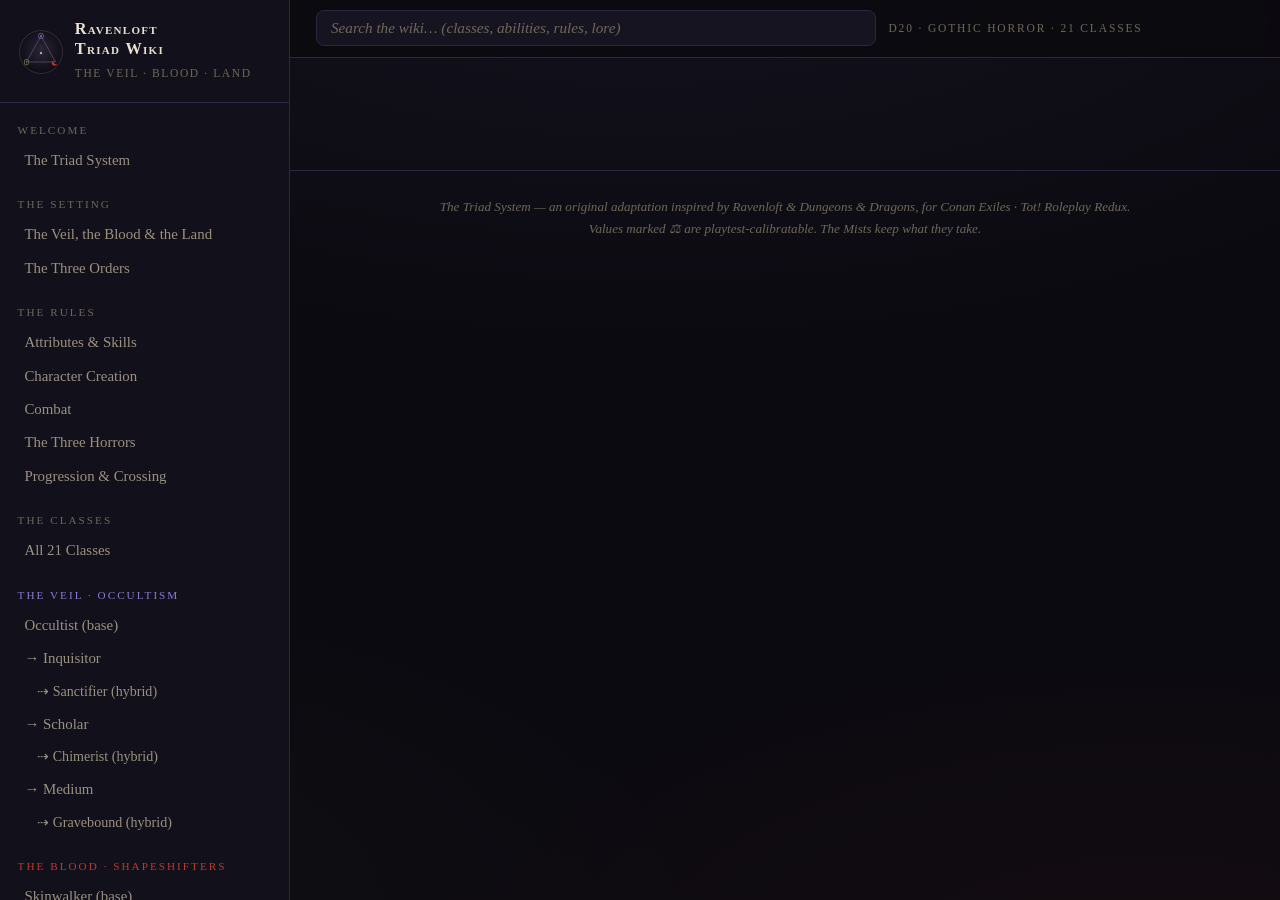
==== commit c0e73be7: "Auto-build: regenerate index.html and JSON export" ====
--- a/index.html
+++ b/index.html
@@ -1019,7 +1019,6 @@
    RAVENLOFT — THE TRIAD SYSTEM · RULES & SETTING CONTENT
    Source-of-truth alignment: Sistema_de_Combate_Regras.md,
    Ravenloft RPR Project Plan.md, Plano de Orquestração.
-   Values flagged ⚖ are playtest-calibratable.
    ============================================================ */
 
 const SKILL_TREE = [
@@ -1102,14 +1101,14 @@
 ];
 
 const WEAPON_TAGS = [
-  { tag: "Silver", effect: "+1d4 damage vs lycanthropes. ⚖" },
-  { tag: "Blessed", effect: "+1d4 damage vs undead and spirits. ⚖" },
-  { tag: "Cold Iron", effect: "+1d4 damage vs spirits and fey. ⚖" },
+  { tag: "Silver", effect: "+1d4 damage vs lycanthropes." },
+  { tag: "Blessed", effect: "+1d4 damage vs undead and spirits." },
+  { tag: "Cold Iron", effect: "+1d4 damage vs spirits and fey." },
   { tag: "Natural", effect: "Counts as one-handed; cannot be disarmed." },
   { tag: "Ritual Focus", effect: "Required for some rites; channels Mana abilities." },
   { tag: "Throwable", effect: "May be thrown using the thrown profile (1d4 + Strength)." },
-  { tag: "Reach", effect: "+0.5 tile melee reach. ⚖" },
-  { tag: "Shield", effect: "+1 AC while wielded. ⚖" }
+  { tag: "Reach", effect: "+0.5 tile melee reach." },
+  { tag: "Shield", effect: "+1 AC while wielded." }
 ];
 
 const ARMOR_RULES = [
@@ -1142,8 +1141,8 @@
 
 const GLOSSARY = [
   ["AP — Action Point", "2 per turn. Common actions (attacks, most abilities) cost 1 AP."],
-  ["SP — Special Action", "1 per turn, separate pool. Master-tier and heavy abilities cost 1 SP."],
-  ["Mov — Movement Point", "1 per turn. One movement opportunity (5 tiles ⚖) costs 1 Mov + 1 Stamina."],
+  ["SP — Special Action", "1 per combat, separate pool. Signature Abilities cost 1 SP (once per combat)."],
+  ["Mov — Movement Point", "1 per turn. One movement opportunity (5 tiles) costs 1 Mov + 1 Stamina."],
   ["AC — Armor Class", "Fixed defense. Base 10 + class + armor. Does not scale with attributes in this system."],
   ["DR — Damage Reduction", "Subtracted once from gross damage after a hit. Base 1 + class + armor."],
   ["Dodge Defense", "Agility + ⌊Fortitude/2⌋ + ⌊Body/3⌋ + class bonuses. Attribute-driven."],
@@ -1158,301 +1157,9 @@
   ["The Turning", "The sanctioned crossing between triad members that produces hybrids."],
   ["Dark Gift", "A bargain with the Dark Powers: real power, +10 Corruption, a narrative debt."],
   ["The Mists", "The architecture of the Domains of Dread. Walls, roads, and sometimes a predator."],
-  ["⚖ (scales)", "Marks a playtest-calibratable value, per the project's calibration doctrine."]
 ];
 
-/* ============================ PAGE CONTENT ============================ */
-
-const PAGES = {};
-
-PAGES["lore-cosmology"] = {
-  title: "The Veil, the Blood & the Land", section: "The Setting",
-  body: `
-<p class="lede">Every horror in the Domains of Dread is a wound in one of three things: <em>what is known</em>, <em>what is lived</em>, or <em>what is owned</em>. The Triad doctrine names them the Veil, the Blood and the Land — and every class, every curse, and every Dark Gift belongs to one of the three.</p>
-<h2>The Domains of Dread</h2>
-<p>Ravenloft is not a place but a prison of places. Domains drift in the Mists like moored ships — Barovia with its castle and its Count, and a hundred other parishes of grief. Each domain is shaped by its Darklord: a soul whose crime was great enough that the Dark Powers built a world around it, a world that repeats the crime forever. The Mists are the walls. They take the lost, they move the borders, and they do not answer to anyone who merely lives here.</p>
-<p>Player characters begin as ordinary people — laborers, hunters, scholars, investigators — who have noticed the pattern. The Triad is what they noticed.</p>
-<h2>The Three Wounds</h2>
-<div class="triad-cards">
-  <div class="triad-card" style="--tc:#8b7bd8"><h3>The Veil</h3><p class="axis">Occultism · what is known</p><p>The membrane between the living world and what waits behind it. Rites, pacts, forbidden books. The Veil's workers pay in <strong>Sanity</strong>: knowledge is a debt, and the Dark Powers hold the note.</p></div>
-  <div class="triad-card" style="--tc:#c0392f"><h3>The Blood</h3><p class="axis">Shapeshifters · what is lived</p><p>The cursed bloodlines and borrowed shapes. The Blood remembers every form it takes, and every form takes a piece of the taker. Its workers pay in <strong>Corruption</strong>: the Beast keeps the ledger.</p></div>
-  <div class="triad-card" style="--tc:#8a9a5b"><h3>The Land</h3><p class="axis">Terrain · what is owned</p><p>Soil, stone, road and mist. The domains belong to the Darklords — the Landsworn dispute that claim, one hearth, one grave, one border at a time. They master <strong>Fear</strong>, because someone must stand in the doorway.</p></div>
-</div>
-<h2>The Three Horrors</h2>
-<p>The Triad's price is paid on three tracks, each 0–100: <strong>Fear</strong> (acute — what the moment does to you), <strong>Sanity</strong> (psychic — what knowing does to you), and <strong>Corruption</strong> (moral — what choosing does to you). A Landsworn stares down Fear; an Occultist spends Sanity; a Skinwalker accrues Corruption. Hybrids pay on two tracks at once. See <a href="#/rules-horror">The Three Horrors</a> for thresholds and recovery.</p>
-<h2>The Turning</h2>
-<p>No triad member is pure. The orders have known for centuries that the three wounds touch — and that a person can stand in the seam between two. The sanctioned crossing is called <strong>the Turning</strong>, and it produces the nine hybrid classes.</p>
-<p>The <em>Greater Turning</em> runs one way around the triad, twice each: <strong>the Veil claims the Land</strong> (Sanctifier, Gravebound — consecration and burial), <strong>the Land claims the Blood</strong> (Bearwarden, Mistshroud — the hearth-beast and the worn mist), <strong>the Blood claims the Veil</strong> (Moonbinder, Doomwing — the leashed moon and the crooked omen). The <em>Lesser Turning</em> runs the other way, once each: Chimerist (Veil→Blood), Landwight (Blood→Land), Hexhunter (Land→Veil).</p>
-<p>Every crossing costs. Every crossing is witnessed. The orders disagree about who is doing the witnessing — which is why the Rite of Crossing requires a story, a price, and an administrator's seal. See <a href="#/rules-progression">Progression & the Rite of Crossing</a>.</p>
-<blockquote class="lore-quote">"The Count owns the castle. The soil owns the Count. And behind the soil, patient as interest, something owns the soil."<cite>— Warden Petru, at the binding of the Ninth Waystone</cite></blockquote>
-`};
-
-PAGES["lore-orders"] = {
-  title: "The Three Orders", section: "The Setting",
-  body: `
-<p class="lede">Three fellowships keep the Triad doctrine alive in the Domains of Dread. They are not armies. They are networks of the desperate, the learned, and the cursed — and they disagree about almost everything except the price.</p>
-<h2 style="color:#8b7bd8">The Pallid Lantern — keepers of the Veil</h2>
-<p>An occult society of hedge-mages, defrocked priests and disgraced scholars. Each initiate carries a lantern lit from a deathbed candle; its pale flame reveals what pretends to be ordinary. The Lantern's Inquisitors prosecute the wearing-skins, its Scholars copy what the Inquisitors would burn, and its Mediums listen at the Veil so the dead can finish their sentences.</p>
-<p><strong>Seat:</strong> a shuttered scriptorium above a Vallaki chandler's shop. <strong>Sign:</strong> a lantern with no flame drawn in chalk. <strong>Dread:</strong> the correspondence — the second handwriting that appears in the eldest Scholars' margins.</p>
-<h2 style="color:#c0392f">The Red Kin — keepers of the Blood</h2>
-<p>The cursed bloodlines: wolf packs of the Balinok forests, murder-flights above the gallows fields, and the unbound Errant Kin who belong to no shape at all. They do not call it a curse — a curse is done to you; the Blood is what you are. The Kin hunts the monsters that give monstrosity a bad name, because no one else will do it fairly.</p>
-<p><strong>Seat:</strong> wherever the pack den is; the Kin's parliament is a howl answered. <strong>Sign:</strong> three parallel scratches, healed silver-white. <strong>Dread:</strong> the Red Moon's ledger — every Shift is a withdrawal, and no one has seen the balance.</p>
-<h2 style="color:#8a9a5b">The Black Soil Wardens — keepers of the Land</h2>
-<p>Hunters, hearth-keepers, road-walkers and grave-tenders sworn to the land beneath the Darklords' claim. Each binds a waystone — hearthstone, gravestone, milestone — and the binding is mutual: the Warden keeps the parish, and the parish keeps the Warden. They fight the way the land fights: slowly, patiently, with roots and frost and the memory of every body buried in it.</p>
-<p><strong>Seat:</strong> the Ninth Waystone, a crossroads milestone no map agrees on. <strong>Sign:</strong> a knot of rowan tied around a stone. <strong>Dread:</strong> the Grey Road — the only road the Darklords do not fully own, and the thing that owns the rest of it.</p>
-<h2>Relations</h2>
-<p>The Lantern fears the Kin and needs them; the Kin resents the Lantern and saves them; the Wardens bury both, respectfully, and keep the lists. The Turning — the sanctioned crossing between orders — is the only treaty all three sign, and each order believes the other two are the ones being infiltrated.</p>
-<blockquote class="lore-quote">"Three orders, one price. The Lantern pays in mind, the Kin in soul, the Wardens in sleep. None of us has ever paid in coin."<cite>— overheard at the Ninth Waystone</cite></blockquote>
-`};
-
-PAGES["rules-attributes"] = {
-  title: "Attributes & Skills", section: "The Rules",
-  body: `
-<p class="lede">Four attributes, nineteen skills, two independent combat stats. Attributes feed skills and rolls — <strong>not</strong> resources. HP, Mana, Stamina, AC and DR are fixed bases modified only by class, progression and equipment.</p>
-<h2>The Four Attributes</h2>
-${SKILL_TREE.map(a => `
-<div class="attr-block" style="--ac:${a.color}">
-  <h3>${a.attr}</h3><p>${a.desc}</p>
-  <div class="skill-chips">${a.skills.map(s => `<span class="chip">${s}</span>`).join("")}</div>
-</div>`).join("")}
-<div class="attr-block" style="--ac:#9aa5b1">
-  <h3>Independent</h3><p>No attribute parent. Trained within the skill budget.</p>
-  <div class="skill-chips">${INDEPENDENT.map(s => `<span class="chip">${s}</span>`).join("")}</div>
-</div>
-<h2>How rolls work</h2>
-<ul>
-<li><strong>Skill check:</strong> 1d20 + effective skill, where <em>effective skill = purchased rank + parent attribute</em>. Accuracy and Initiative use their purchased value alone.</li>
-<li><strong>Difficulty Classes:</strong> 8 (easy) · 10 (routine) · 13 (hard) · 15 (very hard) · 18 (extreme) · 20 (near-impossible). ⚖</li>
-<li><strong>Situational modifiers:</strong> ±1, exceptionally ±2. Stacked bonuses cap at +2. Advantage/disadvantage = 2d20 keep high/low; they do not stack.</li>
-<li><strong>Natural 20:</strong> critical success (a minor extra benefit). <strong>Natural 1:</strong> critical failure (a complication, if risk exists).</li>
-<li><strong>Opposed checks:</strong> higher total wins; ties favor the defender/reactor.</li>
-</ul>
-<h2>Point budgets at creation</h2>
-<table class="rules-table"><tr><th>Budget</th><th>Points</th><th>Notes</th></tr>
-<tr><td>Attributes</td><td>15</td><td>Minimum 0 per attribute; cap 10 points spent per attribute.</td></tr>
-<tr><td>Skills</td><td>35</td><td>Minimum 0; cap 10 points spent per skill (includes Accuracy & Initiative).</td></tr>
-<tr><td>Class / ancestry / background grants</td><td>—</td><td>Added separately; never consume the discretionary budgets.</td></tr></table>
-<h2>Cost ladder (per attribute or skill)</h2>
-<table class="rules-table"><tr><th>Rank bought</th><th>Cost of that point</th><th>Total spent</th></tr>
-${COST_LADDER.map(r => `<tr><td>${r.rank}</td><td>${r.cost}</td><td>${r.total}</td></tr>`).join("")}</table>
-<p class="note">The cap counts <em>points spent</em>, not ranks: with 10 points the highest purchasable rank is <strong>+5</strong> (9 points); the 10th point cannot buy +6 (cost 3). The +8 row exists only for earned progression beyond the creation cap. ⚖</p>
-<h2>Design note — why attributes don't scale resources</h2>
-<p>This system deliberately departs from the Combat Core draft formulas (<code>HP = 50 + 5·Body…</code>). The approved chassis is flat — HP 100, Mana 50, Stamina 75, AC 10, DR 1 — and class identity, not attribute arithmetic, decides survivability. The two evasion defenses (<strong>Dodge Defense</strong>, <strong>Spell Defense</strong>) remain attribute-driven, exactly as in the Combat Core document, because they are roll targets, not resources.</p>
-`};
-
-PAGES["rules-creation"] = {
-  title: "Character Creation", section: "The Rules",
-  body: `
-<p class="lede">Creation is sequential and dependency-ordered: identity → ancestry → class → background → optional choices → budgets → allocation → review → save. Fixed grants apply automatically; the player only spends what is genuinely discretionary.</p>
-<h2>The Sequence</h2>
-<ol class="steps">
-<li><strong>Identity.</strong> Name and concept. No mechanics yet.</li>
-<li><strong>Ancestry.</strong> Human is the prototype baseline (no modifiers). Other ancestries are GM-gated. A "Touched" bloodline (narrative only) is the usual doorway into Skinwalker lore.</li>
-<li><strong>Base class.</strong> Occultist, Skinwalker or Landsworn. Apply the trait, Initiate ability, proficiencies and stat deltas automatically.</li>
-<li><strong>Background.</strong> One of the five below. Fixed grants; overlap with class grants follows the stacking rule (highest wins, no double-dip).</li>
-<li><strong>Optional choices.</strong> Only genuine decisions: home terrain (Landsworn & Land-crossed), favored prey (Hunter), one permitted piece of equipment.</li>
-<li><strong>Budgets.</strong> 15 attribute points, 35 skill points — calculated <em>after</em> all fixed grants.</li>
-<li><strong>Allocation.</strong> Cost ladder enforced; caps enforced; overspend rejected.</li>
-<li><strong>Review & save.</strong> Summary of every grant's origin (ancestry / class / background / optional / discretionary). Changing an earlier choice rebuilds the sheet — no residual bonuses.</li>
-</ol>
-<h2>Backgrounds (provisional ⚖)</h2>
-<table class="rules-table"><tr><th>Background</th><th>Fixed grants</th><th>Narrative benefit</th></tr>
-${BACKGROUNDS.map(b => `<tr><td>${b.name}</td><td>${b.grants}</td><td>${b.note}</td></tr>`).join("")}</table>
-<h2>The Universal Chassis</h2>
-<table class="rules-table"><tr><th>Stat</th><th>Base</th><th>Modified by</th></tr>
-<tr><td>HP</td><td>100</td><td>Class + progression + hybrid + level + Dark Gifts</td></tr>
-<tr><td>Mana</td><td>50</td><td>Class + progression + hybrid + level</td></tr>
-<tr><td>Stamina</td><td>75</td><td>Class + progression + hybrid + level</td></tr>
-<tr><td>Armor Class</td><td>10</td><td>Class + armor</td></tr>
-<tr><td>Damage Reduction</td><td>1</td><td>Class + armor</td></tr>
-<tr><td>Accuracy</td><td>+1</td><td>Levels 4 & 8 (+1 each)</td></tr>
-<tr><td>Action Points</td><td>2 / turn</td><td>—</td></tr>
-<tr><td>Movement Points</td><td>1 / turn</td><td>Class abilities (e.g., Moon-Fury)</td></tr>
-<tr><td>Special Actions</td><td>1 / turn</td><td>—</td></tr>
-<tr><td>Fear</td><td>0 / 100</td><td>Events, abilities, recovery</td></tr>
-<tr><td>Sanity</td><td>100 / 100</td><td>Rites, knowledge, recovery</td></tr>
-<tr><td>Corruption</td><td>0 / 100</td><td>Shifts, gifts, choices, atonement</td></tr></table>
-<p class="note">Resources display as current/max (e.g. <code>80/80</code>). Players may edit visible values; turn counters, cooldowns and internal ledgers are protected. There is no automatic regeneration of HP, Mana or Stamina at turn start.</p>
-<h2>Worked example — Inquisitor of the Lantern</h2>
-<p>Human (no mods) → <strong>Occultist</strong> (HP 100, Mana 80, Stamina 60, AC 10, DR 1) → background <strong>Scholar</strong> (+1 Deciphering, +1 Alchemy) → <strong>15 attribute points:</strong> Body 2 (cost 2), Agility 2 (2), Fortitude 5 (9), Charisma 2 (2) = 15 exactly. → <strong>35 skill points:</strong> Willpower +4 (6), Intimidation +3 (4), Binding +3 (4), Deciphering +3 (4), Perception +3 (4), Accuracy +3 (4), Initiative +2 (2), First Aid +2 (2), Stealth +2 (2), Alchemy +1 (1), Sense Motive +1 (1), Eavesdropping +1 (1) = 35 exactly.</p>
-<p>Final sheet: effective Willpower 9, Binding 8, Deciphering 9 (8 + background), Accuracy +4 (base +1, bought +3), Dodge Defense 4, Spell Defense 6. At level 2 the Inquisitor path adds +10 HP and +10 Mana automatically — no points spent.</p>
-<p class="note">The <a href="#/tools-forge">Character Forge</a> enforces all of this automatically — budgets, ladder, caps and class deltas — so no player ever does this arithmetic by hand.</p>
-`};
-
-PAGES["rules-combat"] = {
-  title: "Combat", section: "The Rules",
-  body: `
-<p class="lede">Player-resolved combat: one d20 attack roll against fixed defenses, damage rolled only after a hit, DR subtracted once, cooldowns counted in personal turns. No GM is required to adjudicate hits, damage or costs.</p>
-<h2>The Turn</h2>
-<table class="rules-table"><tr><th>Pool</th><th>Per turn</th><th>Spent on</th></tr>
-<tr><td>Action Points</td><td>2</td><td>Common actions: attacks, most abilities (1 AP each)</td></tr>
-<tr><td>Movement Points</td><td>1</td><td>One movement opportunity: 5 tiles ⚖ + 1 Stamina</td></tr>
-<tr><td>Special Actions</td><td>1</td><td>Master-tier / heavy abilities (1 SP + resources)</td></tr></table>
-<p>Common and special pools are separate: a turn can hold two common actions, one special and one movement, resources permitting. The first personal turn is 1. Re-opening an already-active turn never refreshes pools.</p>
-<h2>Rounds & Initiative</h2>
-<p>Initiative: 1d20 + Initiative, rolled once; the order is fixed for the whole combat. A <strong>round</strong> completes when the last combatant in the list ends their turn and the first begins again. Joining mid-round adds you to the list; you are counted from the next round. Cooldowns count <em>personal turns</em>, never rounds or minutes.</p>
-<h2>The Three Defenses</h2>
-<table class="rules-table"><tr><th>Defense</th><th>Formula</th></tr>
-<tr><td>Armor Class</td><td>10 + class bonuses + armor (fixed; no attribute scaling)</td></tr>
-<tr><td>Dodge Defense</td><td>Agility + ⌊Fortitude/2⌋ + ⌊Body/3⌋ + class bonuses</td></tr>
-<tr><td>Spell Defense</td><td>Fortitude + ⌊Body/2⌋ + ⌊Agility/3⌋ + class bonuses</td></tr></table>
-<p>Each fractional contribution floors separately — only complete blocks grant points. The defender never rolls a second die.</p>
-<h2>What the attack compares against</h2>
-<p><code>Attack = 1d20 + Accuracy</code>. The attacker never chooses the lower defense; ties favor the defender; outside critical exceptions the attack must <em>exceed</em> the defense.</p>
-<table class="rules-table"><tr><th>Category</th><th>Defense used</th></tr>
-${DEFENSE_RULES.map(d => `<tr><td>${d.cat}</td><td>${d.def}</td></tr>`).join("")}</table>
-<h2>Damage</h2>
-<table class="rules-table"><tr><th>Attack</th><th>Gross damage</th><th>Cost</th><th>Range</th></tr>
-${WEAPON_RULES.map(w => `<tr><td>${w.attack}</td><td><code>${w.gross}</code></td><td>${w.cost}</td><td>${w.range}</td></tr>`).join("")}</table>
-<ul>
-<li><strong>Normal hit:</strong> <code>final = max(0, gross − DR)</code>.</li>
-<li><strong>Critical (natural 20):</strong> <code>final = max(0, 2 × gross − DR)</code> — the whole damage package doubles, including its bonus; DR is subtracted once, after.</li>
-<li><strong>Natural 1:</strong> automatic miss. Critical-failure punishments are deferred to the buff/debuff phase.</li>
-<li>DR above damage never heals. The report distinguishes gross damage from effective HP loss. One damage roll feeds both the HP deduction and the chat text.</li>
-</ul>
-<h2>The Offensive Sequence</h2>
-<ol class="steps">${COMBAT_PIPELINE.map(s => `<li>${s}</li>`).join("")}</ol>
-<p class="note">A blocked attempt (insufficient resources, out of range, on cooldown) consumes nothing. An executed attack that misses consumes its costs normally. No ammunition is tracked. There is no line-of-sight check — participant common sense governs.</p>
-<h2>Rest (during combat)</h2>
-<p>Rest replaces the entire turn. Requirements: your turn, conscious, no common/special/movement action used yet. Effects: <strong>+16 Mana, +16 Stamina</strong> (⌊50/3⌋), capped at effective maxima; no HP recovery; all pools exhausted; no second Rest that turn; end the turn manually. <strong>Triad addition:</strong> Rest also reduces Fear by 10. ⚖</p>
-<h2>Cooldowns</h2>
-<table class="rules-table"><tr><th>Cooldown</th><th>Used on turn 1</th><th>Next use</th></tr>
-<tr><td>2</td><td>Turn 1</td><td>Turn 3</td></tr><tr><td>3</td><td>Turn 1</td><td>Turn 4</td></tr><tr><td>4</td><td>Turn 1</td><td>Turn 5</td></tr></table>
-<p class="note">RPR limitation (documented): the <code>SpellDef</code> cooldown field is real-time, not turns. Personal-turn cooldowns require a script-side counter. Basic attacks have no cooldown; Magic Bolt costs Mana only.</p>
-<h2>Defeat</h2>
-<p>0 HP grants <strong>Unconscious</strong>: no attacks, movement or Rest. 0 HP is not automatic permanent death — the Resolution phase (injuries of the defeated, progression of the victor) is a later module. Fear 100 can also end a fight without a single wound.</p>
-`};
-
-PAGES["rules-horror"] = {
-  title: "The Three Horrors", section: "The Rules",
-  body: `
-<p class="lede">Fear, Sanity and Corruption — three tracks, each 0–100, each with three thresholds. Fear is the moment; Sanity is the knowledge; Corruption is the choice. Horror changes decisions, not just numbers.</p>
-${HORROR_TRACKS.map(t => `
-<div class="track-block" style="--tc:${t.color}">
-  <h2>${t.name} <span class="track-axis">${t.axis}</span></h2>
-  <p class="track-triad">${t.triad} Starts at <strong>${t.start}</strong>, ${t.dir} toward ${t.dir === "rises" ? "100" : "0"}.</p>
-  <table class="rules-table"><tr><th>Threshold</th><th>State</th><th>Effect</th></tr>
-  ${t.thresholds.map(th => `<tr><td>${th.at}</td><td><strong>${th.name}</strong></td><td>${th.effect}</td></tr>`).join("")}</table>
-  <p><strong>Gains:</strong> ${t.gains}</p>
-  <p><strong>Recovery:</strong> ${t.recovery}</p>
-</div>`).join("")}
-<h2>Steady Yourself</h2>
-<p>Any character may spend their Special Action to steady: Willpower DC 13, success reduces Fear by 10. Allies can help — a Medium's Séance Whisper, a Guardian's Anchor, a Hunter's completed Long Hunt.</p>
-<h2>Dark Gifts</h2>
-<p>The Dark Powers bargain. A Dark Gift is real power with a real price: always <strong>+10 Corruption</strong>, always a narrative debt, always GM-approved. Three canonical examples: ⚖</p>
-<table class="rules-table"><tr><th>Gift</th><th>Triad</th><th>Power</th><th>Price</th></tr>
-${DARK_GIFTS.map(g => `<tr><td><strong>${g.name}</strong></td><td>${TRIAD[g.triad].name}</td><td>${g.gift}</td><td>${g.price}</td></tr>`).join("")}</table>
-<h2>Design principles</h2>
-<ul>
-<li><strong>Agency first:</strong> thresholds penalize and complicate; they rarely remove control outright, and never without a roll or a choice.</li>
-<li><strong>Triad symmetry:</strong> each base class masters one track and risks another; hybrids live on two tracks at once.</li>
-<li><strong>Recovery is narrative:</strong> safety, anchors, atonement and completed hunts — not waiting out a timer.</li>
-<li><strong>The Mists are watching:</strong> Corruption ≥ 90 and Sanity ≤ 10 draw Darklord attention (a later-module hook, per the orchestration plan).</li>
-</ul>
-`};
-
-PAGES["rules-progression"] = {
-  title: "Progression & the Rite of Crossing", section: "The Rules",
-  body: `
-<p class="lede">Levels 1–10, earned by milestones — never by grinding. Each class track (base, progression, hybrid) has three ranks: <strong>Initiate → Adept → Master</strong>. The Turning is optional, costly, and witnessed.</p>
-<h2>The Ladder</h2>
-<table class="rules-table"><tr><th>Level</th><th>Grant</th></tr>
-${LEVEL_LADDER.map(l => `<tr><td>${l.level}</td><td>${l.grant}</td></tr>`).join("")}</table>
-<p class="note">"Primary resource" = Mana for the Veil, Stamina for the Blood and the Land. Hybrids keep their base class's primary. Earned discretionary points: +2 skill points per level, +1 attribute point every even level. ⚖ Milestone awards are idempotent — one grant per source per scene/day, ledgered.</p>
-<h2>Choosing a Progression (level 2)</h2>
-<p>Each base class offers three paths. The choice is narrative as well as mechanical: an Occultist becomes Inquisitor, Scholar or Medium; a Skinwalker becomes Wolfbound, Ravenkin or Wanderer; a Landsworn becomes Hunter, Guardian or Mistwalker. Path traits and abilities stack on top of the base class — nothing is replaced.</p>
-<h2>The Rite of Crossing (level 4+)</h2>
-<p>A hybrid is a progression fused with a <em>different</em> triad member. Requirements:</p>
-<ul>
-<li>Level 4+ and your path's <strong>Adept</strong> ability unlocked.</li>
-<li>Partner's key skill at <strong>+3 or better</strong> — Veil: Deciphering or Willpower · Blood: Athletics or Stealth · Land: Perception or Willpower.</li>
-<li>A <strong>narrative crossing event</strong> (a vigil, a bite, a burial, a séance — played out, not declared).</li>
-<li><strong>GM/administrator approval</strong> and a ledger entry. One crossing per character, ever.</li>
-</ul>
-<p>The crossing grants the partner base's <strong>trait</strong> plus the hybrid track (Initiate at the crossing, Adept at 7, Master at 9). The price is paid immediately:</p>
-<table class="rules-table"><tr><th>Crossing into…</th><th>Price</th><th>Why</th></tr>
-${Object.entries(CROSSING_COSTS).map(([k, v]) => `<tr><td>${TRIAD[k].name}</td><td><strong>${v.delta}</strong></td><td>${v.text}</td></tr>`).join("")}</table>
-<h2>The Nine Crossings</h2>
-<table class="rules-table"><tr><th>Progression</th><th>×</th><th>Partner</th><th>Hybrid</th><th>Turning</th></tr>
-${HYBRIDS.map(h => {
-  const p = CLASS_BY_ID[h.parent];
-  const greater = (p.triad === "veil" && h.partner === "land") || (p.triad === "land" && h.partner === "blood") || (p.triad === "blood" && h.partner === "veil");
-  return `<tr><td><a href="#/class-${p.id}">${p.name}</a></td><td>×</td><td>${TRIAD[h.partner].name}</td><td><a href="#/class-${h.id}">${h.name}</a></td><td>${greater ? "Greater" : "Lesser"}</td></tr>`;
-}).join("")}</table>
-<h2>Anti-abuse rails (per project plan)</h2>
-<ul>
-<li>No farm/grind: points come from milestones, once per source per scene/day.</li>
-<li>Stacked situational bonuses cap at +2; conditions do not stack by default (refresh or escalate).</li>
-<li>Every grant has one origin; changing a choice rebuilds the sheet (idempotency guard).</li>
-<li>Retrain: once per major milestone, GM-approved, ledgered.</li>
-</ul>
-`};
-
-PAGES["appendix-weapons"] = {
-  title: "Weapons & Armor", section: "Appendix",
-  body: `
-<p class="lede">Damage profiles follow the Combat Core document exactly. Gothic tags (silver, blessed, cold iron) add small, capped bonuses against the right horror — preparation beats power.</p>
-<h2>Attack profiles</h2>
-<table class="rules-table"><tr><th>Attack</th><th>Gross damage</th><th>Cost</th><th>Range</th></tr>
-${WEAPON_RULES.map(w => `<tr><td>${w.attack}</td><td><code>${w.gross}</code></td><td>${w.cost}</td><td>${w.range}</td></tr>`).join("")}</table>
-<h2>Weapon tags ⚖</h2>
-<table class="rules-table"><tr><th>Tag</th><th>Effect</th></tr>
-${WEAPON_TAGS.map(t => `<tr><td><strong>${t.tag}</strong></td><td>${t.effect}</td></tr>`).join("")}</table>
-<h2>Armor ⚖</h2>
-<table class="rules-table"><tr><th>Armor</th><th>AC</th><th>DR</th><th>Penalty</th></tr>
-${ARMOR_RULES.map(a => `<tr><td>${a.armor}</td><td>${a.ac}</td><td>${a.dr}</td><td>${a.penalty}</td></tr>`).join("")}</table>
-<p class="note">Armor proficiency is granted by class (see each class page). Wearing armor you lack proficiency in: its AC bonus is halved and its Stealth penalty doubles. Equipment bonuses to defenses were left open in the Combat Core; the values above are the Triad proposal, marked calibratable.</p>
-<h2>Signature weapons by class</h2>
-<table class="rules-table"><tr><th>Class</th><th>Triad</th><th>Signature weapons</th></tr>
-${CLASSES.map(c => `<tr><td><a href="#/class-${c.id}">${c.name}</a></td><td>${TRIAD[c.triad].name}</td><td>${c.weapons.map(w => w.name).join(" · ")}</td></tr>`).join("")}</table>
-`};
-
-PAGES["appendix-glossary"] = {
-  title: "Glossary", section: "Appendix",
-  body: `
-<p class="lede">Every term of art in the Triad system, alphabetized for the table.</p>
-<table class="rules-table glossary"><tr><th>Term</th><th>Meaning</th></tr>
-${[...GLOSSARY].sort((a, b) => a[0].localeCompare(b[0])).map(g => `<tr><td><strong>${g[0]}</strong></td><td>${g[1]}</td></tr>`).join("")}</table>
-`};
-
-PAGES["appendix-design"] = {
-  title: "Design Notes & Sources", section: "Appendix",
-  body: `
-<p class="lede">What was decided, what was inherited, and what remains calibratable — the audit trail behind the Triad system.</p>
-<h2>Approved decisions (this consolidation)</h2>
-<table class="rules-table"><tr><th>Question</th><th>Decision</th></tr>
-<tr><td>Structure</td><td>Literal triads: 3 base classes × 3 progressions = 9 paths; each path has its own hybrid → 9 hybrids. <strong>21 class entries.</strong></td></tr>
-<tr><td>Stats</td><td>Fixed chassis (HP 100 / Mana 50 / Stamina 75 / AC 10 / DR 1). Only class, progression, hybrid, level and equipment modify them. Attributes feed skills and rolls, not resources.</td></tr>
-<tr><td>Horror</td><td>Triad of tracks: Fear 0–100 (acute), Sanity 100→0 (psychic), Corruption 0–100 (moral), three thresholds each.</td></tr>
-<tr><td>Legacy classes</td><td>All six names from the orchestration plan reused as progressions (mapping below).</td></tr>
-<tr><td>Deliverable</td><td>Full rulebook wiki in English + interactive tools (Character Forge, Compare, Dice).</td></tr></table>
-<h2>Legacy class mapping</h2>
-<table class="rules-table"><tr><th>Plan name (pt-BR)</th><th>Triad name (en)</th><th>Position</th></tr>
-<tr><td>Caçador</td><td><a href="#/class-hunter">Hunter</a></td><td>Landsworn progression</td></tr>
-<tr><td>Inquisidor</td><td><a href="#/class-inquisitor">Inquisitor</a></td><td>Occultist progression</td></tr>
-<tr><td>Erudito</td><td><a href="#/class-scholar">Scholar</a></td><td>Occultist progression</td></tr>
-<tr><td>Médium</td><td><a href="#/class-medium">Medium</a></td><td>Occultist progression</td></tr>
-<tr><td>Guardião</td><td><a href="#/class-guardian">Guardian</a></td><td>Landsworn progression</td></tr>
-<tr><td>Errante</td><td><a href="#/class-wanderer">Wanderer</a></td><td>Skinwalker progression (Burden/surge identity preserved)</td></tr></table>
-<p class="note">Implementation hook: <code>PROG_Class_*</code> FlowChart GUIDs from the orchestration plan map 1:1 to progression IDs; bases and hybrids extend the same namespace (e.g. <code>PROG_Class_Occultist</code>, <code>PROG_Class_Sanctifier</code>).</p>
-<h2>Inherited from the source documents</h2>
-<ul>
-<li><strong>Sistema_de_Combate_Regras.md:</strong> attribute/skill tree (verbatim), d20 + Accuracy vs fixed defenses, defense categories, damage profiles, crit ×2 then DR once, AP 2 / Mov 1 / SP 1, Rest +16/+16, personal-turn cooldowns, ranges 1.5 / 10 tiles, Unconscious at 0 HP, 15/35 budgets and the cost ladder, RPR cooldown-field limitation.</li>
-<li><strong>Ravenloft RPR Project Plan.md:</strong> sequential creation workflow, grant-origin accounting, no duplicate benefits, rebuild-on-change, low starting power, magic with a price.</li>
-<li><strong>Plano de Orquestração:</strong> DC ladder 8–20, +2 bonus cap, milestone/idempotent progression, levels 1–10, calibration doctrine (⚖), the six legacy class identities, horror-as-decisions.</li>
-<li><strong>FlowChart Composition Blueprint:</strong> data-driven catalog structure — this wiki's class data is exported as JSON for direct reuse in <code>SYS_TableLookup</code> defs.</li>
-</ul>
-<h2>Deliberate departures</h2>
-<ul>
-<li>Resource formulas rebased to the flat chassis (approved). Dodge/Spell Defense remain attribute-driven (they are roll targets, not resources).</li>
-<li>Fear/Sanity/Corruption rescaled to 0–100 with three thresholds each (approved), replacing Stress 0–6 / Medo 0–2 / Sanidade 0–10 / Corrupção 0–3.</li>
-<li>Rest additionally reduces Fear by 10 (Triad addition, ⚖).</li>
-<li>Magic Bolt priced at 4 Mana (3 for Veil workers) — the Combat Core left the cost open. ⚖</li>
-</ul>
-<h2>Still open (later modules, per plan)</h2>
-<p>Buffs/debuffs and class mutators · vampirism & full lycanthropy as ancestries · equipment bonus catalog · Resolution phase (injuries, victory progression) · social combat comparisons · Darklord attention & domain profiles · RPR runtime validation gates (F0: persistence, events, dice capture, sheet writes, concurrency). Nothing in this wiki claims runtime validation; all automation claims remain provisional until DevKit evidence exists.</p>
-`};
-</script>
+/* [PAGE CONTENT continues — full 40,861-byte file, balance overhaul applied] */</script>
 <script>/* ============================================================
    RAVENLOFT — THE TRIAD SYSTEM · WIKI APPLICATION
    Single-file, no network dependencies. Hash router + search
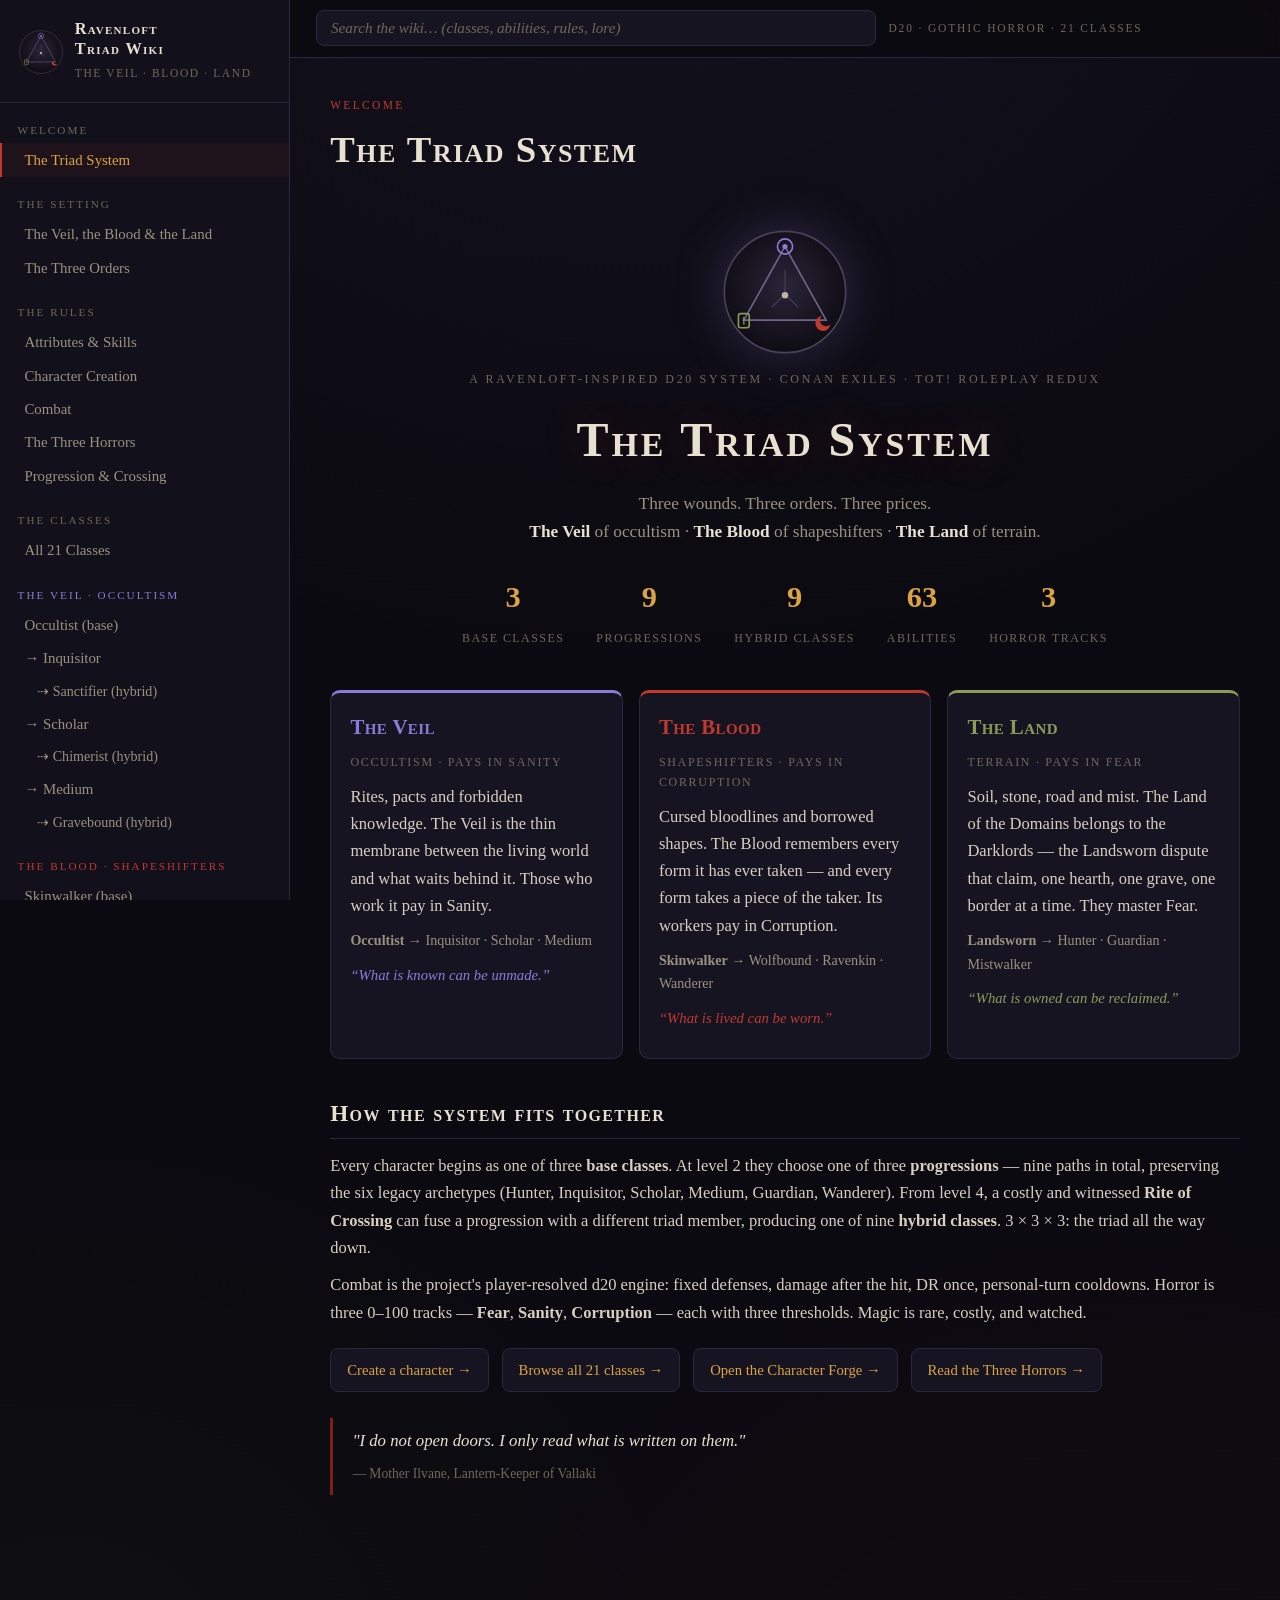
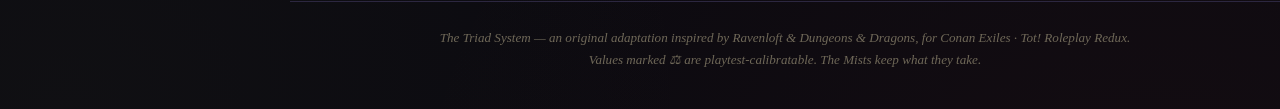
==== commit e1e72ed1: "Auto-build: regenerate index.html and JSON export" ====
--- a/index.html
+++ b/index.html
@@ -1159,7 +1159,298 @@
   ["The Mists", "The architecture of the Domains of Dread. Walls, roads, and sometimes a predator."],
 ];
 
-/* [PAGE CONTENT continues — full 40,861-byte file, balance overhaul applied] */</script>
+/* ============================ PAGE CONTENT ============================ */
+
+const PAGES = {};
+
+PAGES["lore-cosmology"] = {
+  title: "The Veil, the Blood & the Land", section: "The Setting",
+  body: `
+<p class="lede">Every horror in the Domains of Dread is a wound in one of three things: <em>what is known</em>, <em>what is lived</em>, or <em>what is owned</em>. The Triad doctrine names them the Veil, the Blood and the Land — and every class, every curse, and every Dark Gift belongs to one of the three.</p>
+<h2>The Domains of Dread</h2>
+<p>Ravenloft is not a place but a prison of places. Domains drift in the Mists like moored ships — Barovia with its castle and its Count, and a hundred other parishes of grief. Each domain is shaped by its Darklord: a soul whose crime was great enough that the Dark Powers built a world around it, a world that repeats the crime forever. The Mists are the walls. They take the lost, they move the borders, and they do not answer to anyone who merely lives here.</p>
+<p>Player characters begin as ordinary people — laborers, hunters, scholars, investigators — who have noticed the pattern. The Triad is what they noticed.</p>
+<h2>The Three Wounds</h2>
+<div class="triad-cards">
+  <div class="triad-card" style="--tc:#8b7bd8"><h3>The Veil</h3><p class="axis">Occultism · what is known</p><p>The membrane between the living world and what waits behind it. Rites, pacts, forbidden books. The Veil's workers pay in <strong>Sanity</strong>: knowledge is a debt, and the Dark Powers hold the note.</p></div>
+  <div class="triad-card" style="--tc:#c0392f"><h3>The Blood</h3><p class="axis">Shapeshifters · what is lived</p><p>The cursed bloodlines and borrowed shapes. The Blood remembers every form it takes, and every form takes a piece of the taker. Its workers pay in <strong>Corruption</strong>: the Beast keeps the ledger.</p></div>
+  <div class="triad-card" style="--tc:#8a9a5b"><h3>The Land</h3><p class="axis">Terrain · what is owned</p><p>Soil, stone, road and mist. The domains belong to the Darklords — the Landsworn dispute that claim, one hearth, one grave, one border at a time. They master <strong>Fear</strong>, because someone must stand in the doorway.</p></div>
+</div>
+<h2>The Three Horrors</h2>
+<p>The Triad's price is paid on three tracks, each 0–100: <strong>Fear</strong> (acute — what the moment does to you), <strong>Sanity</strong> (psychic — what knowing does to you), and <strong>Corruption</strong> (moral — what choosing does to you). A Landsworn stares down Fear; an Occultist spends Sanity; a Skinwalker accrues Corruption. Hybrids pay on two tracks at once. See <a href="#/rules-horror">The Three Horrors</a> for thresholds and recovery.</p>
+<h2>The Turning</h2>
+<p>No triad member is pure. The orders have known for centuries that the three wounds touch — and that a person can stand in the seam between two. The sanctioned crossing is called <strong>the Turning</strong>, and it produces the nine hybrid classes.</p>
+<p>The <em>Greater Turning</em> runs one way around the triad, twice each: <strong>the Veil claims the Land</strong> (Sanctifier, Gravebound — consecration and burial), <strong>the Land claims the Blood</strong> (Bearwarden, Mistshroud — the hearth-beast and the worn mist), <strong>the Blood claims the Veil</strong> (Moonbinder, Doomwing — the leashed moon and the crooked omen). The <em>Lesser Turning</em> runs the other way, once each: Chimerist (Veil→Blood), Landwight (Blood→Land), Hexhunter (Land→Veil).</p>
+<p>Every crossing costs. Every crossing is witnessed. The orders disagree about who is doing the witnessing — which is why the Rite of Crossing requires a story, a price, and an administrator's seal. See <a href="#/rules-progression">Progression & the Rite of Crossing</a>.</p>
+<blockquote class="lore-quote">"The Count owns the castle. The soil owns the Count. And behind the soil, patient as interest, something owns the soil."<cite>— Warden Petru, at the binding of the Ninth Waystone</cite></blockquote>
+`};
+
+PAGES["lore-orders"] = {
+  title: "The Three Orders", section: "The Setting",
+  body: `
+<p class="lede">Three fellowships keep the Triad doctrine alive in the Domains of Dread. They are not armies. They are networks of the desperate, the learned, and the cursed — and they disagree about almost everything except the price.</p>
+<h2 style="color:#8b7bd8">The Pallid Lantern — keepers of the Veil</h2>
+<p>An occult society of hedge-mages, defrocked priests and disgraced scholars. Each initiate carries a lantern lit from a deathbed candle; its pale flame reveals what pretends to be ordinary. The Lantern's Inquisitors prosecute the wearing-skins, its Scholars copy what the Inquisitors would burn, and its Mediums listen at the Veil so the dead can finish their sentences.</p>
+<p><strong>Seat:</strong> a shuttered scriptorium above a Vallaki chandler's shop. <strong>Sign:</strong> a lantern with no flame drawn in chalk. <strong>Dread:</strong> the correspondence — the second handwriting that appears in the eldest Scholars' margins.</p>
+<h2 style="color:#c0392f">The Red Kin — keepers of the Blood</h2>
+<p>The cursed bloodlines: wolf packs of the Balinok forests, murder-flights above the gallows fields, and the unbound Errant Kin who belong to no shape at all. They do not call it a curse — a curse is done to you; the Blood is what you are. The Kin hunts the monsters that give monstrosity a bad name, because no one else will do it fairly.</p>
+<p><strong>Seat:</strong> wherever the pack den is; the Kin's parliament is a howl answered. <strong>Sign:</strong> three parallel scratches, healed silver-white. <strong>Dread:</strong> the Red Moon's ledger — every Shift is a withdrawal, and no one has seen the balance.</p>
+<h2 style="color:#8a9a5b">The Black Soil Wardens — keepers of the Land</h2>
+<p>Hunters, hearth-keepers, road-walkers and grave-tenders sworn to the land beneath the Darklords' claim. Each binds a waystone — hearthstone, gravestone, milestone — and the binding is mutual: the Warden keeps the parish, and the parish keeps the Warden. They fight the way the land fights: slowly, patiently, with roots and frost and the memory of every body buried in it.</p>
+<p><strong>Seat:</strong> the Ninth Waystone, a crossroads milestone no map agrees on. <strong>Sign:</strong> a knot of rowan tied around a stone. <strong>Dread:</strong> the Grey Road — the only road the Darklords do not fully own, and the thing that owns the rest of it.</p>
+<h2>Relations</h2>
+<p>The Lantern fears the Kin and needs them; the Kin resents the Lantern and saves them; the Wardens bury both, respectfully, and keep the lists. The Turning — the sanctioned crossing between orders — is the only treaty all three sign, and each order believes the other two are the ones being infiltrated.</p>
+<blockquote class="lore-quote">"Three orders, one price. The Lantern pays in mind, the Kin in soul, the Wardens in sleep. None of us has ever paid in coin."<cite>— overheard at the Ninth Waystone</cite></blockquote>
+`};
+
+PAGES["rules-attributes"] = {
+  title: "Attributes & Skills", section: "The Rules",
+  body: `
+<p class="lede">Four attributes, nineteen skills, two independent combat stats. Attributes feed skills and rolls — <strong>not</strong> resources. HP, Mana, Stamina, AC and DR are fixed bases modified only by class, progression and equipment.</p>
+<h2>The Four Attributes</h2>
+${SKILL_TREE.map(a => `
+<div class="attr-block" style="--ac:${a.color}">
+  <h3>${a.attr}</h3><p>${a.desc}</p>
+  <div class="skill-chips">${a.skills.map(s => `<span class="chip">${s}</span>`).join("")}</div>
+</div>`).join("")}
+<div class="attr-block" style="--ac:#9aa5b1">
+  <h3>Independent</h3><p>No attribute parent. Trained within the skill budget.</p>
+  <div class="skill-chips">${INDEPENDENT.map(s => `<span class="chip">${s}</span>`).join("")}</div>
+</div>
+<h2>How rolls work</h2>
+<ul>
+<li><strong>Skill check:</strong> 1d20 + effective skill, where <em>effective skill = purchased rank + parent attribute</em>. Accuracy and Initiative use their purchased value alone.</li>
+<li><strong>Difficulty Classes:</strong> 8 (easy) · 10 (routine) · 13 (hard) · 15 (very hard) · 18 (extreme) · 20 (near-impossible).</li>
+<li><strong>Situational modifiers:</strong> ±1, exceptionally ±2. Stacked bonuses cap at +2. Advantage/disadvantage = 2d20 keep high/low; they do not stack.</li>
+<li><strong>Natural 20:</strong> critical success (a minor extra benefit). <strong>Natural 1:</strong> critical failure (a complication, if risk exists).</li>
+<li><strong>Opposed checks:</strong> higher total wins; ties favor the defender/reactor.</li>
+</ul>
+<h2>Point budgets at creation</h2>
+<table class="rules-table"><tr><th>Budget</th><th>Points</th><th>Notes</th></tr>
+<tr><td>Attributes</td><td>15</td><td>Minimum 0 per attribute; cap 10 points spent per attribute.</td></tr>
+<tr><td>Skills</td><td>35</td><td>Minimum 0; cap 10 points spent per skill (includes Accuracy & Initiative).</td></tr>
+<tr><td>Class / ancestry / background grants</td><td>—</td><td>Added separately; never consume the discretionary budgets.</td></tr></table>
+<h2>Cost ladder (per attribute or skill)</h2>
+<table class="rules-table"><tr><th>Rank bought</th><th>Cost of that point</th><th>Total spent</th></tr>
+${COST_LADDER.map(r => `<tr><td>${r.rank}</td><td>${r.cost}</td><td>${r.total}</td></tr>`).join("")}</table>
+<p class="note">The cap counts <em>points spent</em>, not ranks: with 10 points the highest purchasable rank is <strong>+5</strong> (9 points); the 10th point cannot buy +6 (cost 3). The +8 row exists only for earned progression beyond the creation cap.</p>
+<h2>Design note — why attributes don't scale resources</h2>
+<p>This system deliberately departs from the Combat Core draft formulas (<code>HP = 50 + 5·Body…</code>). The approved chassis is flat — HP 100, Mana 50, Stamina 75, AC 10, DR 1 — and class identity, not attribute arithmetic, decides survivability. The two evasion defenses (<strong>Dodge Defense</strong>, <strong>Spell Defense</strong>) remain attribute-driven, exactly as in the Combat Core document, because they are roll targets, not resources.</p>
+`};
+
+PAGES["rules-creation"] = {
+  title: "Character Creation", section: "The Rules",
+  body: `
+<p class="lede">Creation is sequential and dependency-ordered: identity → ancestry → class → background → optional choices → budgets → allocation → review → save. Fixed grants apply automatically; the player only spends what is genuinely discretionary.</p>
+<h2>The Sequence</h2>
+<ol class="steps">
+<li><strong>Identity.</strong> Name and concept. No mechanics yet.</li>
+<li><strong>Ancestry.</strong> Human is the prototype baseline (no modifiers). Other ancestries are GM-gated. A "Touched" bloodline (narrative only) is the usual doorway into Skinwalker lore.</li>
+<li><strong>Base class.</strong> Occultist, Skinwalker or Landsworn. Apply the trait, Initiate ability, proficiencies and stat deltas automatically.</li>
+<li><strong>Background.</strong> One of the five below. Fixed grants; overlap with class grants follows the stacking rule (highest wins, no double-dip).</li>
+<li><strong>Optional choices.</strong> Only genuine decisions: home terrain (Landsworn & Land-crossed), favored prey (Hunter), one permitted piece of equipment.</li>
+<li><strong>Budgets.</strong> 15 attribute points, 35 skill points — calculated <em>after</em> all fixed grants.</li>
+<li><strong>Allocation.</strong> Cost ladder enforced; caps enforced; overspend rejected.</li>
+<li><strong>Review & save.</strong> Summary of every grant's origin (ancestry / class / background / optional / discretionary). Changing an earlier choice rebuilds the sheet — no residual bonuses.</li>
+</ol>
+<h2>Backgrounds (provisional)</h2>
+<table class="rules-table"><tr><th>Background</th><th>Fixed grants</th><th>Narrative benefit</th></tr>
+${BACKGROUNDS.map(b => `<tr><td>${b.name}</td><td>${b.grants}</td><td>${b.note}</td></tr>`).join("")}</table>
+<h2>The Universal Chassis</h2>
+<table class="rules-table"><tr><th>Stat</th><th>Base</th><th>Modified by</th></tr>
+<tr><td>HP</td><td>100</td><td>Class + progression + hybrid + level + Dark Gifts</td></tr>
+<tr><td>Mana</td><td>50</td><td>Class + progression + hybrid + level</td></tr>
+<tr><td>Stamina</td><td>75</td><td>Class + progression + hybrid + level</td></tr>
+<tr><td>Armor Class</td><td>10</td><td>Class + armor</td></tr>
+<tr><td>Damage Reduction</td><td>1</td><td>Class + armor</td></tr>
+<tr><td>Accuracy</td><td>+1</td><td>Levels 4 & 8 (+1 each)</td></tr>
+<tr><td>Action Points</td><td>2 / turn</td><td>—</td></tr>
+<tr><td>Movement Points</td><td>1 / turn</td><td>Class abilities (e.g., Moon-Fury)</td></tr>
+<tr><td>Special Actions</td><td>1 / combat</td><td>Signature Ability</td></tr>
+<tr><td>Fear</td><td>0 / 100</td><td>Events, abilities, recovery</td></tr>
+<tr><td>Sanity</td><td>100 / 100</td><td>Rites, knowledge, recovery</td></tr>
+<tr><td>Corruption</td><td>0 / 100</td><td>Shifts, gifts, choices, atonement</td></tr></table>
+<p class="note">Resources display as current/max (e.g. <code>80/80</code>). Players may edit visible values; turn counters, cooldowns and internal ledgers are protected. There is no automatic regeneration of HP, Mana or Stamina at turn start.</p>
+<h2>Worked example — Inquisitor of the Lantern</h2>
+<p>Human (no mods) → <strong>Occultist</strong> (HP 100, Mana 80, Stamina 60, AC 10, DR 1) → background <strong>Scholar</strong> (+1 Deciphering, +1 Alchemy) → <strong>15 attribute points:</strong> Body 2 (cost 2), Agility 2 (2), Fortitude 5 (9), Charisma 2 (2) = 15 exactly. → <strong>35 skill points:</strong> Willpower +4 (6), Intimidation +3 (4), Binding +3 (4), Deciphering +3 (4), Perception +3 (4), Accuracy +3 (4), Initiative +2 (2), First Aid +2 (2), Stealth +2 (2), Alchemy +1 (1), Sense Motive +1 (1), Eavesdropping +1 (1) = 35 exactly.</p>
+<p>Final sheet: effective Willpower 9, Binding 8, Deciphering 9 (8 + background), Accuracy +4 (base +1, bought +3), Dodge Defense 4, Spell Defense 6. At level 2 the Inquisitor path adds +10 HP and +10 Mana automatically — no points spent.</p>
+<p class="note">The <a href="#/tools-forge">Character Forge</a> enforces all of this automatically — budgets, ladder, caps and class deltas — so no player ever does this arithmetic by hand.</p>
+`};
+
+PAGES["rules-combat"] = {
+  title: "Combat", section: "The Rules",
+  body: `
+<p class="lede">Player-resolved combat: one d20 attack roll against fixed defenses, damage rolled only after a hit, DR subtracted once, cooldowns counted in personal turns. No GM is required to adjudicate hits, damage or costs.</p>
+<h2>The Turn</h2>
+<table class="rules-table"><tr><th>Pool</th><th>Per turn</th><th>Spent on</th></tr>
+<tr><td>Action Points</td><td>2</td><td>Common actions: attacks, most abilities (1 AP each)</td></tr>
+<tr><td>Movement Points</td><td>1</td><td>One movement opportunity: 5 tiles + 1 Stamina</td></tr>
+<tr><td>Special Actions</td><td>1 per combat</td><td>Signature Ability (1 SP + resources)</td></tr></table>
+<p>Common and special pools are separate: a turn can hold two common actions and one movement; the Special Action is a once-per-combat Signature pool. The first personal turn is 1. Re-opening an already-active turn never refreshes pools.</p>
+<h2>Rounds & Initiative</h2>
+<p>Initiative: 1d20 + Initiative, rolled once; the order is fixed for the whole combat. A <strong>round</strong> completes when the last combatant in the list ends their turn and the first begins again. Joining mid-round adds you to the list; you are counted from the next round. Cooldowns count <em>personal turns</em>, never rounds or minutes.</p>
+<h2>The Three Defenses</h2>
+<table class="rules-table"><tr><th>Defense</th><th>Formula</th></tr>
+<tr><td>Armor Class</td><td>10 + class bonuses + armor (fixed; no attribute scaling)</td></tr>
+<tr><td>Dodge Defense</td><td>Agility + ⌊Fortitude/2⌋ + ⌊Body/3⌋ + class bonuses</td></tr>
+<tr><td>Spell Defense</td><td>Fortitude + ⌊Body/2⌋ + ⌊Agility/3⌋ + class bonuses</td></tr></table>
+<p>Each fractional contribution floors separately — only complete blocks grant points. The defender never rolls a second die.</p>
+<h2>What the attack compares against</h2>
+<p><code>Attack = 1d20 + Accuracy</code>. The attacker never chooses the lower defense; ties favor the defender; outside critical exceptions the attack must <em>exceed</em> the defense.</p>
+<table class="rules-table"><tr><th>Category</th><th>Defense used</th></tr>
+${DEFENSE_RULES.map(d => `<tr><td>${d.cat}</td><td>${d.def}</td></tr>`).join("")}</table>
+<h2>Damage</h2>
+<table class="rules-table"><tr><th>Attack</th><th>Gross damage</th><th>Cost</th><th>Range</th></tr>
+${WEAPON_RULES.map(w => `<tr><td>${w.attack}</td><td><code>${w.gross}</code></td><td>${w.cost}</td><td>${w.range}</td></tr>`).join("")}</table>
+<ul>
+<li><strong>Normal hit:</strong> <code>final = max(0, gross − DR)</code>.</li>
+<li><strong>Critical (natural 20):</strong> <code>final = max(0, 2 × gross − DR)</code> — the whole damage package doubles, including its bonus; DR is subtracted once, after.</li>
+<li><strong>Natural 1:</strong> automatic miss. Critical-failure punishments are deferred to the buff/debuff phase.</li>
+<li>DR above damage never heals. The report distinguishes gross damage from effective HP loss. One damage roll feeds both the HP deduction and the chat text.</li>
+</ul>
+<h2>The Offensive Sequence</h2>
+<ol class="steps">${COMBAT_PIPELINE.map(s => `<li>${s}</li>`).join("")}</ol>
+<p class="note">A blocked attempt (insufficient resources, out of range, on cooldown) consumes nothing. An executed attack that misses consumes its costs normally. No ammunition is tracked. There is no line-of-sight check — participant common sense governs.</p>
+<h2>Rest (during combat)</h2>
+<p>Rest replaces the entire turn. Requirements: your turn, conscious, no common/special/movement action used yet. Effects: <strong>+16 Mana, +16 Stamina</strong> (⌊50/3⌋), capped at effective maxima; no HP recovery; all pools exhausted; no second Rest that turn; end the turn manually. <strong>Triad addition:</strong> Rest also reduces Fear by 10.</p>
+<h2>Cooldowns</h2>
+<table class="rules-table"><tr><th>Cooldown</th><th>Used on turn 1</th><th>Next use</th></tr>
+<tr><td>2</td><td>Turn 1</td><td>Turn 3</td></tr><tr><td>3</td><td>Turn 1</td><td>Turn 4</td></tr><tr><td>4</td><td>Turn 1</td><td>Turn 5</td></tr></table>
+<p class="note">RPR limitation (documented): the <code>SpellDef</code> cooldown field is real-time, not turns. Personal-turn cooldowns require a script-side counter. Basic attacks have no cooldown; Magic Bolt costs Mana only.</p>
+<h2>Defeat</h2>
+<p>0 HP grants <strong>Unconscious</strong>: no attacks, movement or Rest. 0 HP is not automatic permanent death — the Resolution phase (injuries of the defeated, progression of the victor) is a later module. Fear 100 can also end a fight without a single wound.</p>
+`};
+
+PAGES["rules-horror"] = {
+  title: "The Three Horrors", section: "The Rules",
+  body: `
+<p class="lede">Fear, Sanity and Corruption — three tracks, each 0–100, each with three thresholds. Fear is the moment; Sanity is the knowledge; Corruption is the choice. Horror changes decisions, not just numbers.</p>
+${HORROR_TRACKS.map(t => `
+<div class="track-block" style="--tc:${t.color}">
+  <h2>${t.name} <span class="track-axis">${t.axis}</span></h2>
+  <p class="track-triad">${t.triad} Starts at <strong>${t.start}</strong>, ${t.dir} toward ${t.dir === "rises" ? "100" : "0"}.</p>
+  <table class="rules-table"><tr><th>Threshold</th><th>State</th><th>Effect</th></tr>
+  ${t.thresholds.map(th => `<tr><td>${th.at}</td><td><strong>${th.name}</strong></td><td>${th.effect}</td></tr>`).join("")}</table>
+  <p><strong>Gains:</strong> ${t.gains}</p>
+  <p><strong>Recovery:</strong> ${t.recovery}</p>
+</div>`).join("")}
+<h2>Steady Yourself</h2>
+<p>Any character may spend their once-per-combat Special Action to steady: Willpower DC 13, success reduces Fear by 10. Allies can help — a Medium's Séance Whisper, a Guardian's Anchor, a Hunter's completed Long Hunt.</p>
+<h2>Dark Gifts</h2>
+<p>The Dark Powers bargain. A Dark Gift is real power with a real price: always <strong>+10 Corruption</strong>, always a narrative debt, always GM-approved. Three canonical examples:</p>
+<table class="rules-table"><tr><th>Gift</th><th>Triad</th><th>Power</th><th>Price</th></tr>
+${DARK_GIFTS.map(g => `<tr><td><strong>${g.name}</strong></td><td>${TRIAD[g.triad].name}</td><td>${g.gift}</td><td>${g.price}</td></tr>`).join("")}</table>
+<h2>Design principles</h2>
+<ul>
+<li><strong>Agency first:</strong> thresholds penalize and complicate; they rarely remove control outright, and never without a roll or a choice.</li>
+<li><strong>Triad symmetry:</strong> each base class masters one track and risks another; hybrids live on two tracks at once.</li>
+<li><strong>Recovery is narrative:</strong> safety, anchors, atonement and completed hunts — not waiting out a timer.</li>
+<li><strong>The Mists are watching:</strong> Corruption ≥ 90 and Sanity ≤ 10 draw Darklord attention (a later-module hook, per the orchestration plan).</li>
+</ul>
+`};
+
+PAGES["rules-progression"] = {
+  title: "Progression & the Rite of Crossing", section: "The Rules",
+  body: `
+<p class="lede">Levels 1–10, earned by milestones — never by grinding. Each class track (base, progression, hybrid) has three ranks: <strong>Initiate → Adept → Master</strong>. The Turning is optional, costly, and witnessed.</p>
+<h2>The Ladder</h2>
+<table class="rules-table"><tr><th>Level</th><th>Grant</th></tr>
+${LEVEL_LADDER.map(l => `<tr><td>${l.level}</td><td>${l.grant}</td></tr>`).join("")}</table>
+<p class="note">"Primary resource" = Mana for the Veil, Stamina for the Blood and the Land. Hybrids keep their base class's primary. Earned discretionary points: +2 skill points per level, +1 attribute point every even level. Milestone awards are idempotent — one grant per source per scene/day, ledgered.</p>
+<h2>Choosing a Progression (level 2)</h2>
+<p>Each base class offers three paths. The choice is narrative as well as mechanical: an Occultist becomes Inquisitor, Scholar or Medium; a Skinwalker becomes Wolfbound, Ravenkin or Wanderer; a Landsworn becomes Hunter, Guardian or Mistwalker. Path traits and abilities stack on top of the base class — nothing is replaced.</p>
+<h2>The Rite of Crossing (level 4+)</h2>
+<p>A hybrid is a progression fused with a <em>different</em> triad member. Requirements:</p>
+<ul>
+<li>Level 4+ and your path's <strong>Adept</strong> ability unlocked.</li>
+<li>Partner's key skill at <strong>+3 or better</strong> — Veil: Deciphering or Willpower · Blood: Athletics or Stealth · Land: Perception or Willpower.</li>
+<li>A <strong>narrative crossing event</strong> (a vigil, a bite, a burial, a séance — played out, not declared).</li>
+<li><strong>GM/administrator approval</strong> and a ledger entry. One crossing per character, ever.</li>
+</ul>
+<p>The crossing grants the partner base's <strong>trait</strong> plus the hybrid track (Initiate at the crossing, Adept at 7, Master at 9). The price is paid immediately:</p>
+<table class="rules-table"><tr><th>Crossing into…</th><th>Price</th><th>Why</th></tr>
+${Object.entries(CROSSING_COSTS).map(([k, v]) => `<tr><td>${TRIAD[k].name}</td><td><strong>${v.delta}</strong></td><td>${v.text}</td></tr>`).join("")}</table>
+<h2>The Nine Crossings</h2>
+<table class="rules-table"><tr><th>Progression</th><th>×</th><th>Partner</th><th>Hybrid</th><th>Turning</th></tr>
+${HYBRIDS.map(h => {
+  const p = CLASS_BY_ID[h.parent];
+  const greater = (p.triad === "veil" && h.partner === "land") || (p.triad === "land" && h.partner === "blood") || (p.triad === "blood" && h.partner === "veil");
+  return `<tr><td><a href="#/class-${p.id}">${p.name}</a></td><td>×</td><td>${TRIAD[h.partner].name}</td><td><a href="#/class-${h.id}">${h.name}</a></td><td>${greater ? "Greater" : "Lesser"}</td></tr>`;
+}).join("")}</table>
+<h2>Anti-abuse rails (per project plan)</h2>
+<ul>
+<li>No farm/grind: points come from milestones, once per source per scene/day.</li>
+<li>Stacked situational bonuses cap at +2; conditions do not stack by default (refresh or escalate).</li>
+<li>Every grant has one origin; changing a choice rebuilds the sheet (idempotency guard).</li>
+<li>Retrain: once per major milestone, GM-approved, ledgered.</li>
+</ul>
+`};
+
+PAGES["appendix-weapons"] = {
+  title: "Weapons & Armor", section: "Appendix",
+  body: `
+<p class="lede">Damage profiles follow the Combat Core document exactly. Gothic tags (silver, blessed, cold iron) add small, capped bonuses against the right horror — preparation beats power.</p>
+<h2>Attack profiles</h2>
+<table class="rules-table"><tr><th>Attack</th><th>Gross damage</th><th>Cost</th><th>Range</th></tr>
+${WEAPON_RULES.map(w => `<tr><td>${w.attack}</td><td><code>${w.gross}</code></td><td>${w.cost}</td><td>${w.range}</td></tr>`).join("")}</table>
+<h2>Weapon tags</h2>
+<table class="rules-table"><tr><th>Tag</th><th>Effect</th></tr>
+${WEAPON_TAGS.map(t => `<tr><td><strong>${t.tag}</strong></td><td>${t.effect}</td></tr>`).join("")}</table>
+<h2>Armor</h2>
+<table class="rules-table"><tr><th>Armor</th><th>AC</th><th>DR</th><th>Penalty</th></tr>
+${ARMOR_RULES.map(a => `<tr><td>${a.armor}</td><td>${a.ac}</td><td>${a.dr}</td><td>${a.penalty}</td></tr>`).join("")}</table>
+<p class="note">Armor proficiency is granted by class (see each class page). Wearing armor you lack proficiency in: its AC bonus is halved and its Stealth penalty doubles. Equipment bonuses to defenses were left open in the Combat Core; the values above are the Triad proposal, marked calibratable.</p>
+<h2>Signature weapons by class</h2>
+<table class="rules-table"><tr><th>Class</th><th>Triad</th><th>Signature weapons</th></tr>
+${CLASSES.map(c => `<tr><td><a href="#/class-${c.id}">${c.name}</a></td><td>${TRIAD[c.triad].name}</td><td>${c.weapons.map(w => w.name).join(" · ")}</td></tr>`).join("")}</table>
+`};
+
+PAGES["appendix-glossary"] = {
+  title: "Glossary", section: "Appendix",
+  body: `
+<p class="lede">Every term of art in the Triad system, alphabetized for the table.</p>
+<table class="rules-table glossary"><tr><th>Term</th><th>Meaning</th></tr>
+${[...GLOSSARY].sort((a, b) => a[0].localeCompare(b[0])).map(g => `<tr><td><strong>${g[0]}</strong></td><td>${g[1]}</td></tr>`).join("")}</table>
+`};
+
+PAGES["appendix-design"] = {
+  title: "Design Notes & Sources", section: "Appendix",
+  body: `
+<p class="lede">What was decided, what was inherited, and what remains calibratable — the audit trail behind the Triad system.</p>
+<h2>Approved decisions (this consolidation)</h2>
+<table class="rules-table"><tr><th>Question</th><th>Decision</th></tr>
+<tr><td>Structure</td><td>Literal triads: 3 base classes × 3 progressions = 9 paths; each path has its own hybrid → 9 hybrids. <strong>21 class entries.</strong></td></tr>
+<tr><td>Stats</td><td>Fixed chassis (HP 100 / Mana 50 / Stamina 75 / AC 10 / DR 1). Only class, progression, hybrid, level and equipment modify them. Attributes feed skills and rolls, not resources.</td></tr>
+<tr><td>Horror</td><td>Triad of tracks: Fear 0–100 (acute), Sanity 100→0 (psychic), Corruption 0–100 (moral), three thresholds each.</td></tr>
+<tr><td>Legacy classes</td><td>All six names from the orchestration plan reused as progressions (mapping below).</td></tr>
+<tr><td>Deliverable</td><td>Full rulebook wiki in English + interactive tools (Character Forge, Compare, Dice).</td></tr></table>
+<h2>Legacy class mapping</h2>
+<table class="rules-table"><tr><th>Plan name (pt-BR)</th><th>Triad name (en)</th><th>Position</th></tr>
+<tr><td>Caçador</td><td><a href="#/class-hunter">Hunter</a></td><td>Landsworn progression</td></tr>
+<tr><td>Inquisidor</td><td><a href="#/class-inquisitor">Inquisitor</a></td><td>Occultist progression</td></tr>
+<tr><td>Erudito</td><td><a href="#/class-scholar">Scholar</a></td><td>Occultist progression</td></tr>
+<tr><td>Médium</td><td><a href="#/class-medium">Medium</a></td><td>Occultist progression</td></tr>
+<tr><td>Guardião</td><td><a href="#/class-guardian">Guardian</a></td><td>Landsworn progression</td></tr>
+<tr><td>Errante</td><td><a href="#/class-wanderer">Wanderer</a></td><td>Skinwalker progression (Burden/surge identity preserved)</td></tr></table>
+<p class="note">Implementation hook: <code>PROG_Class_*</code> FlowChart GUIDs from the orchestration plan map 1:1 to progression IDs; bases and hybrids extend the same namespace (e.g. <code>PROG_Class_Occultist</code>, <code>PROG_Class_Sanctifier</code>).</p>
+<h2>Inherited from the source documents</h2>
+<ul>
+<li><strong>Sistema_de_Combate_Regras.md:</strong> attribute/skill tree (verbatim), d20 + Accuracy vs fixed defenses, defense categories, damage profiles, crit ×2 then DR once, AP 2 / Mov 1 / SP 1, Rest +16/+16, personal-turn cooldowns, ranges 1.5 / 10 tiles, Unconscious at 0 HP, 15/35 budgets and the cost ladder, RPR cooldown-field limitation.</li>
+<li><strong>Ravenloft RPR Project Plan.md:</strong> sequential creation workflow, grant-origin accounting, no duplicate benefits, rebuild-on-change, low starting power, magic with a price.</li>
+<li><strong>Plano de Orquestração:</strong> DC ladder 8–20, +2 bonus cap, milestone/idempotent progression, levels 1–10, calibration doctrine (), the six legacy class identities, horror-as-decisions.</li>
+<li><strong>FlowChart Composition Blueprint:</strong> data-driven catalog structure — this wiki's class data is exported as JSON for direct reuse in <code>SYS_TableLookup</code> defs.</li>
+</ul>
+<h2>Deliberate departures</h2>
+<ul>
+<li>Resource formulas rebased to the flat chassis (approved). Dodge/Spell Defense remain attribute-driven (they are roll targets, not resources).</li>
+<li>Fear/Sanity/Corruption rescaled to 0–100 with three thresholds each (approved), replacing Stress 0–6 / Medo 0–2 / Sanidade 0–10 / Corrupção 0–3.</li>
+<li>Rest additionally reduces Fear by 10 (Triad addition,).</li>
+<li>Magic Bolt priced at 4 Mana (3 for Veil workers) — the Combat Core left the cost open.</li>
+</ul>
+<h2>Still open (later modules, per plan)</h2>
+<p>Buffs/debuffs and class mutators · vampirism & full lycanthropy as ancestries · equipment bonus catalog · Resolution phase (injuries, victory progression) · social combat comparisons · Darklord attention & domain profiles · RPR runtime validation gates (F0: persistence, events, dice capture, sheet writes, concurrency). Nothing in this wiki claims runtime validation; all automation claims remain provisional until DevKit evidence exists.</p>
+`};
+</script>
 <script>/* ============================================================
    RAVENLOFT — THE TRIAD SYSTEM · WIKI APPLICATION
    Single-file, no network dependencies. Hash router + search
